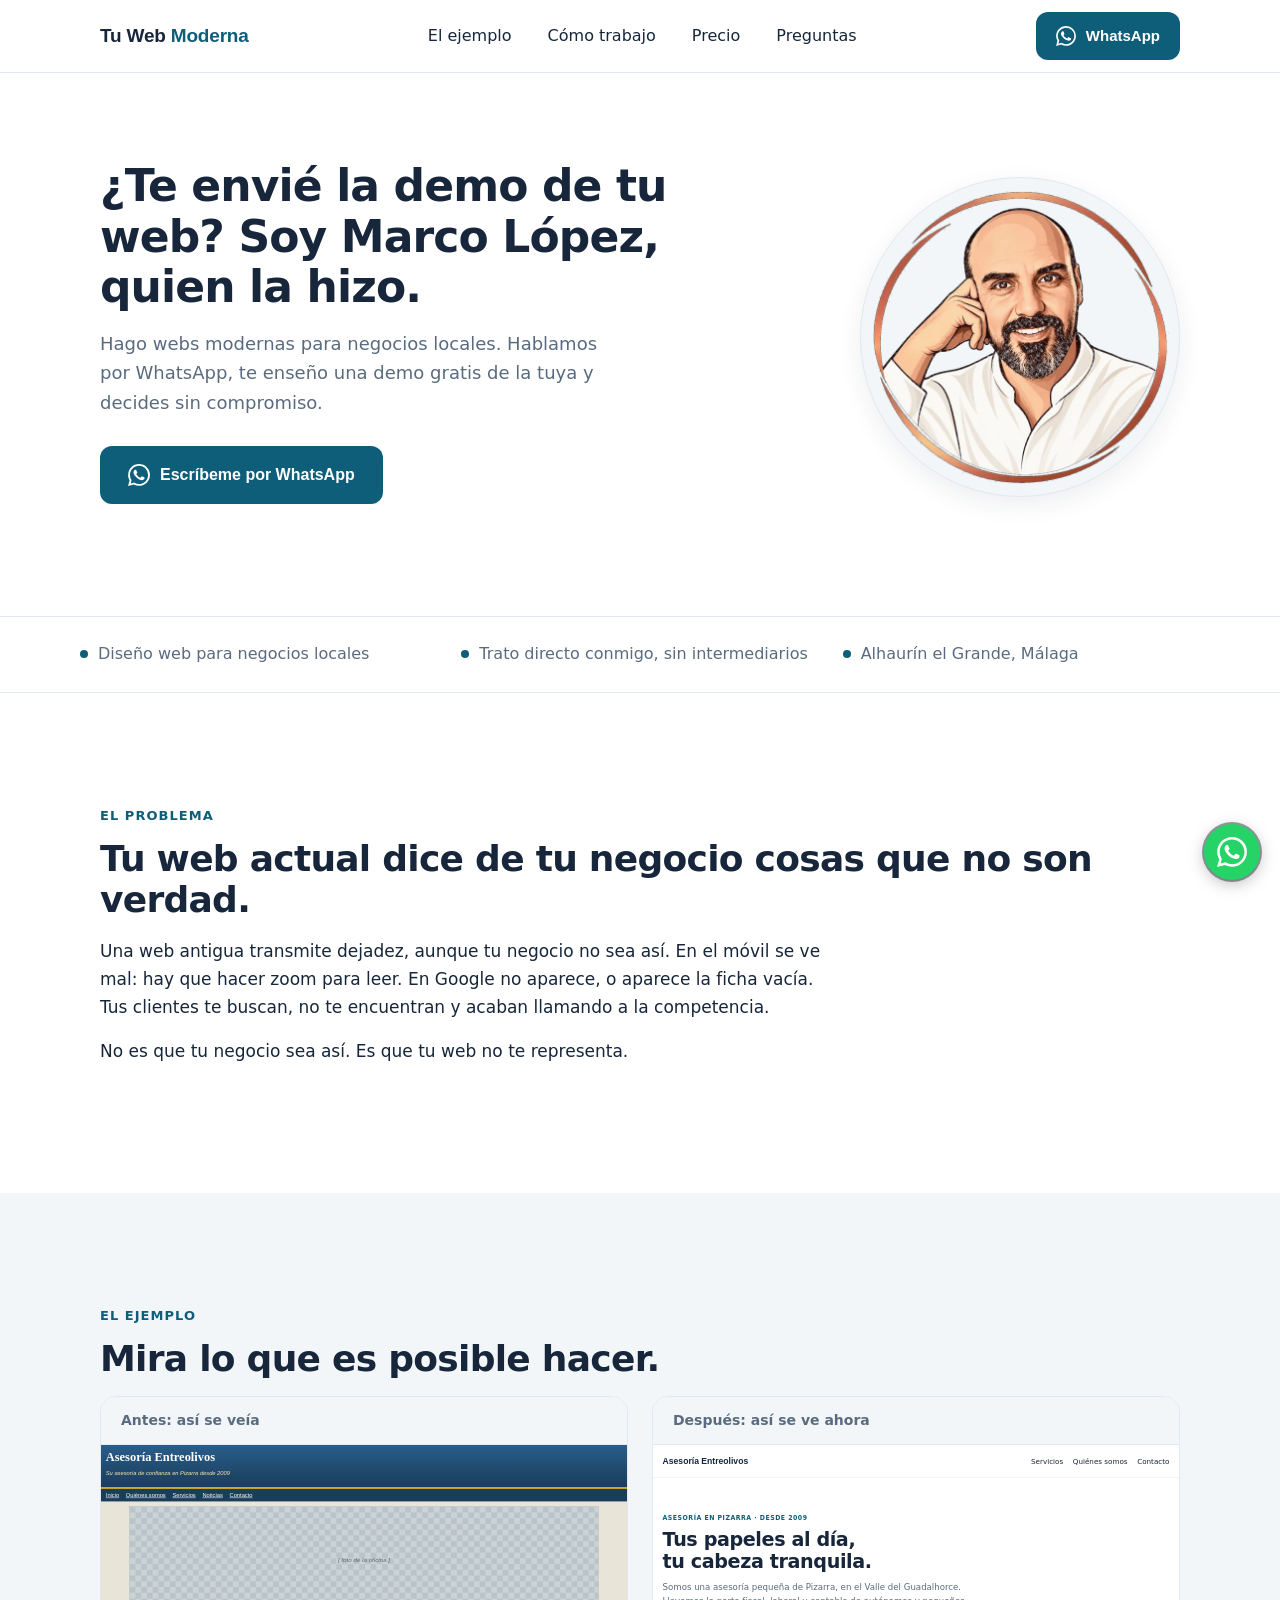
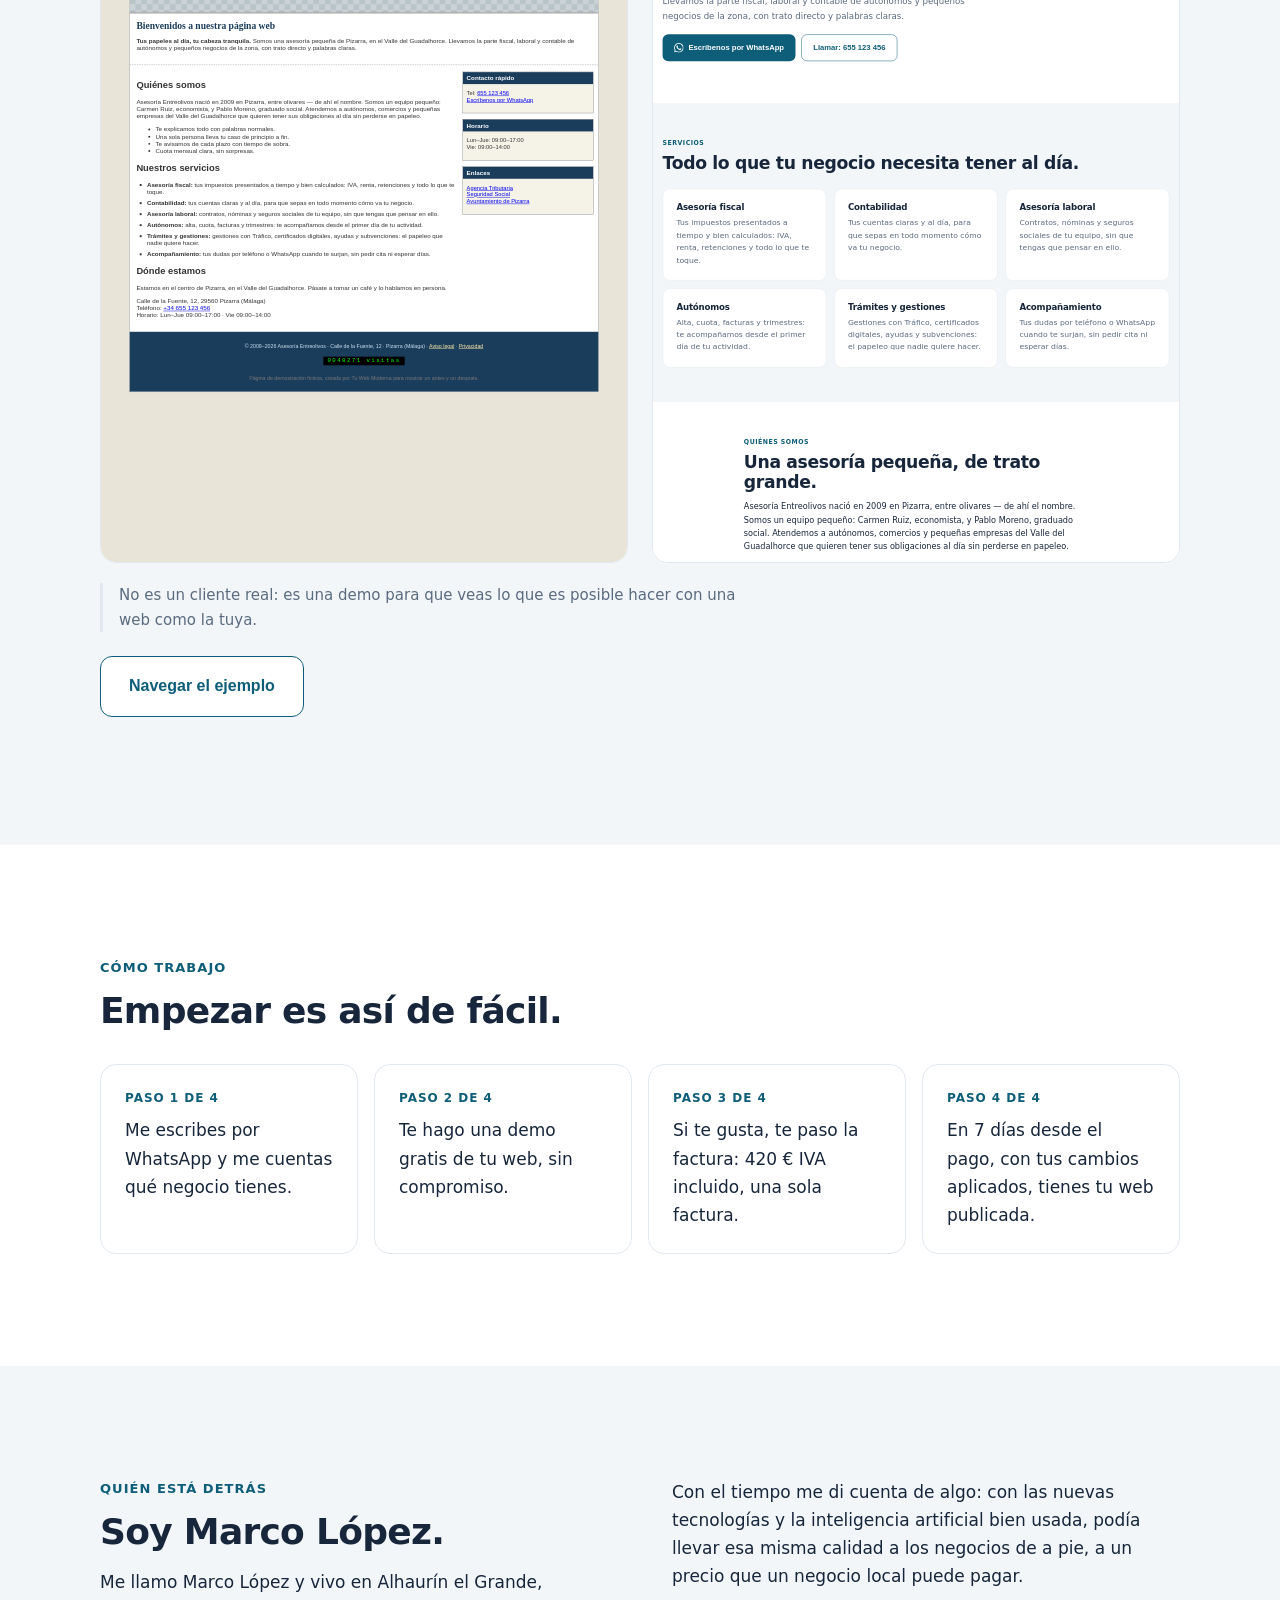
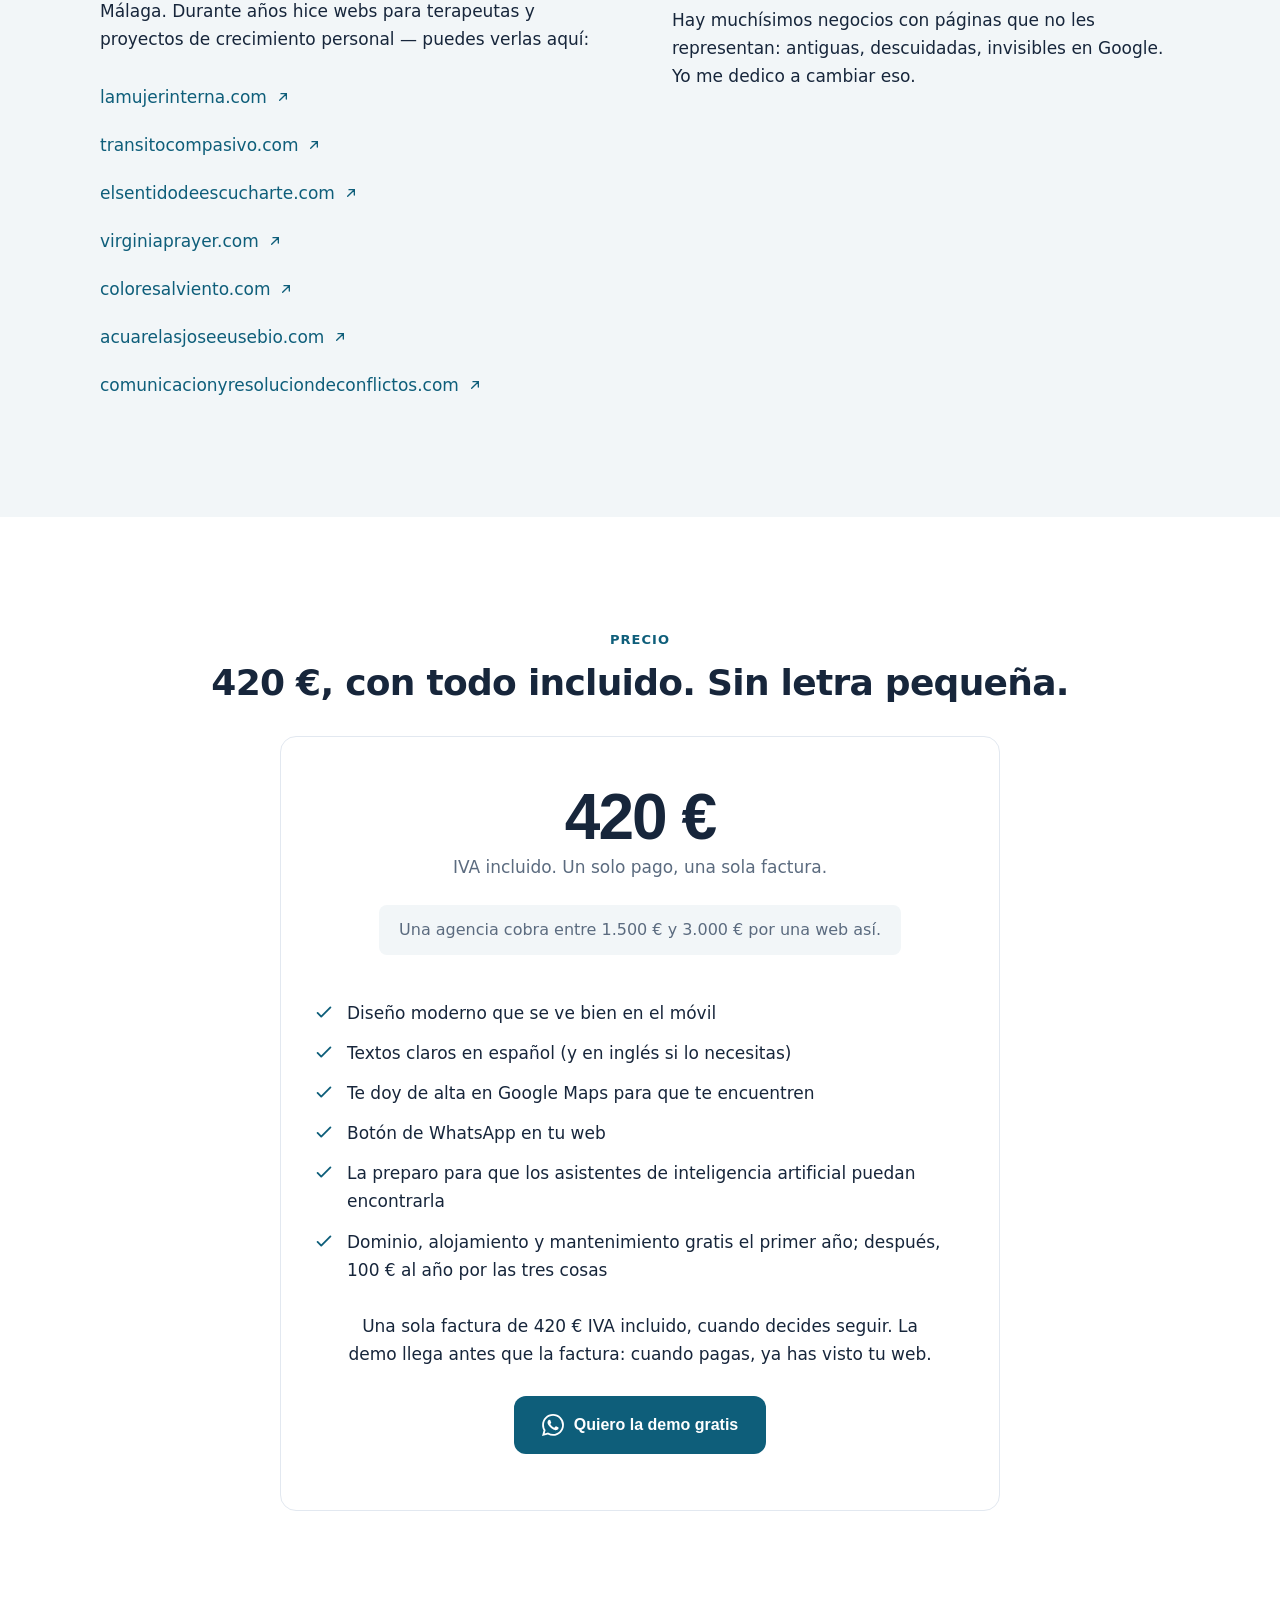
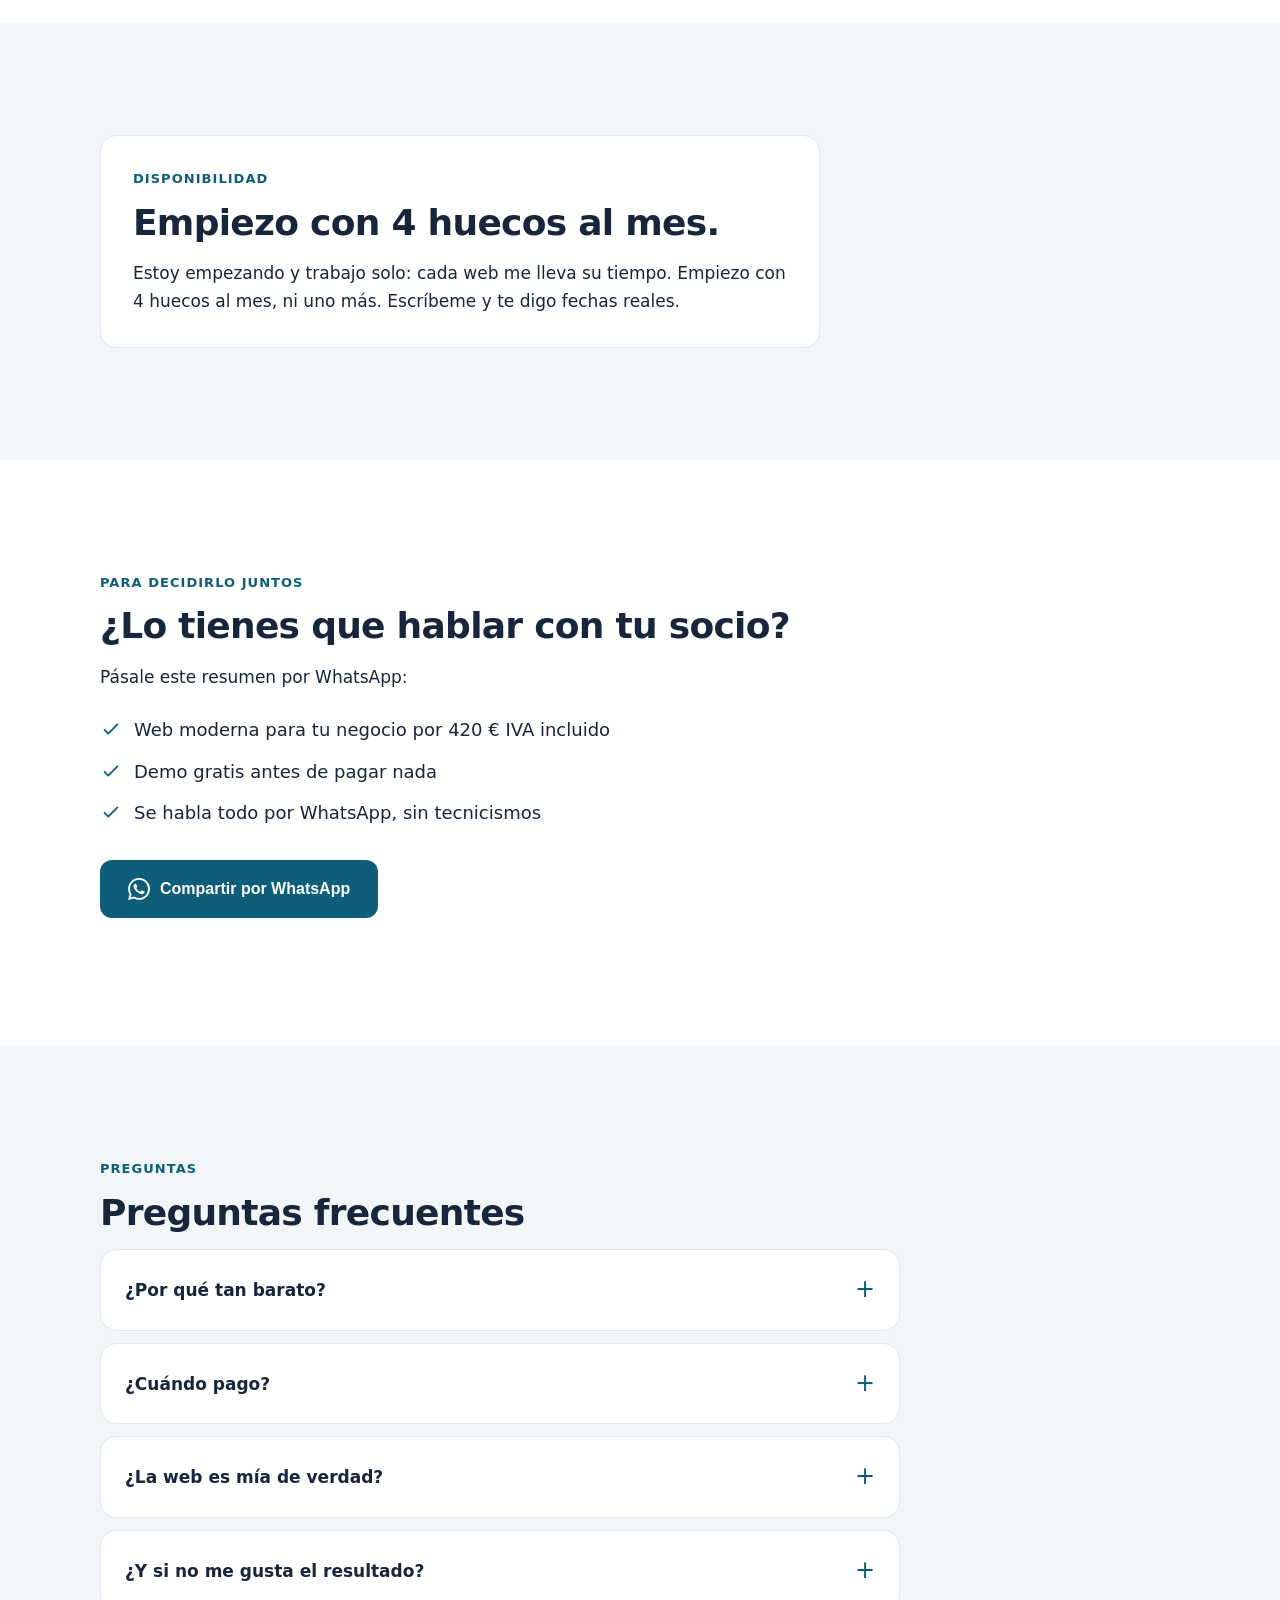
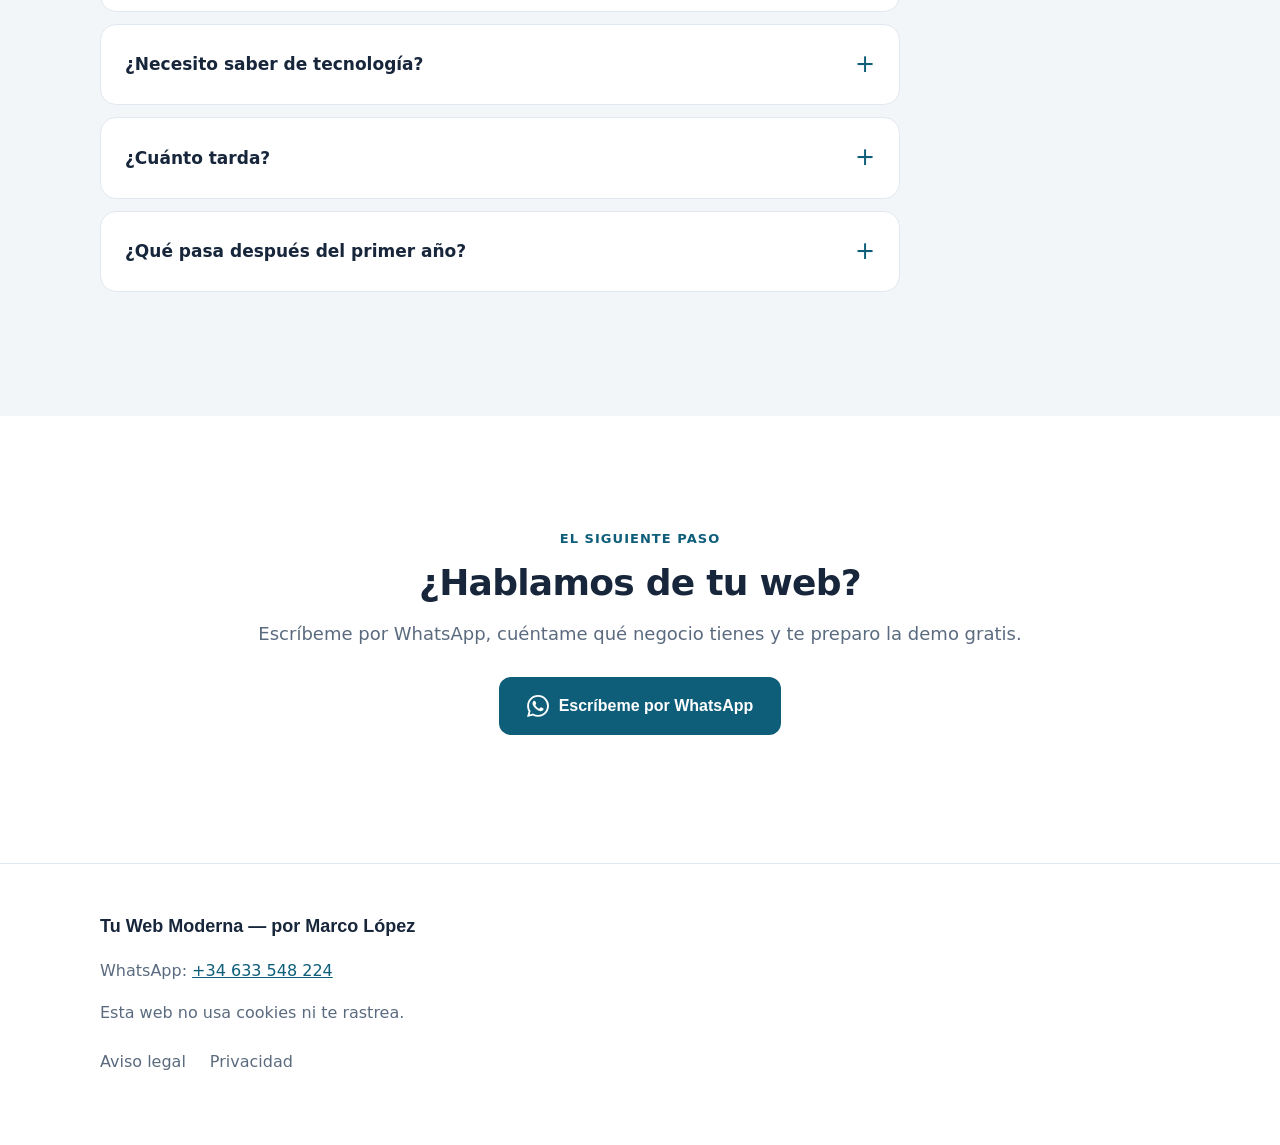
==== index.html @ ce68c08c "Landing Tu Web Moderna — por Marco López (v1) 13 secciones según blueprint: hero contextualizado a d" ====
<!DOCTYPE html>
<html lang="es">
<head>
<meta charset="UTF-8">
<meta name="viewport" content="width=device-width, initial-scale=1.0">
<title>Diseño web para negocios locales — Tu Web Moderna</title>
<meta name="description" content="Hago webs modernas para negocios locales. Demo gratis por WhatsApp, 420 € IVA incluido con todo. Soy Marco López, de Alhaurín el Grande, Málaga.">
<meta name="theme-color" content="#0E5E7A">
<link rel="icon" type="image/svg+xml" href="favicon.svg">
<link rel="apple-touch-icon" href="apple-touch-icon.png">
<meta property="og:type" content="website">
<meta property="og:locale" content="es_ES">
<meta property="og:title" content="Diseño web para negocios locales — Tu Web Moderna">
<meta property="og:description" content="Hago webs modernas para negocios locales. Demo gratis por WhatsApp, 420 € IVA incluido con todo.">
<meta property="og:url" content="https://tuwebmoderna.es/">
<meta property="og:image" content="https://tuwebmoderna.es/assets/img/marco-retrato.webp">
<meta name="twitter:card" content="summary">
<link rel="stylesheet" href="assets/css/style.css?v=1">
<script type="application/ld+json">
{
  "@context": "https://schema.org",
  "@type": "ProfessionalService",
  "name": "Tu Web Moderna",
  "founder": { "@type": "Person", "name": "Marco López" },
  "areaServed": ["Alhaurín el Grande", "Málaga", "España"],
  "telephone": "+34633548224",
  "url": "https://tuwebmoderna.es/",
  "priceRange": "420 €",
  "offers": { "@type": "Offer", "price": "420", "priceCurrency": "EUR", "description": "Web moderna para negocios locales, con todo incluido" }
}
</script>
</head>
<body>
<a class="skip-link" href="#contenido">Saltar al contenido</a>

<header class="cabecera">
  <div class="wrap cabecera__inner">
    <a class="logo" href="#inicio">Tu Web <em>Moderna</em></a>
    <nav class="nav" aria-label="Navegación principal">
      <a href="#ejemplo">El ejemplo</a>
      <a href="#como-trabajo">Cómo trabajo</a>
      <a href="#precio">Precio</a>
      <a href="#preguntas">Preguntas</a>
    </nav>
    <a class="btn btn--petroleo" href="https://wa.me/34633548224?text=Hola%20Marco%2C%20tengo%20un%20negocio%20y%20quiero%20una%20web." target="_blank" rel="noopener" aria-label="Escríbeme por WhatsApp">
      <svg viewBox="0 0 24 24" fill="#ffffff" aria-hidden="true"><path d="M17.472 14.382c-.297-.149-1.758-.867-2.03-.967-.273-.099-.471-.148-.67.15-.197.297-.767.966-.94 1.164-.173.199-.347.223-.644.075-.297-.15-1.255-.463-2.39-1.475-.883-.788-1.48-1.761-1.653-2.059-.173-.297-.018-.458.13-.606.134-.133.298-.347.446-.52.149-.174.198-.298.298-.497.099-.198.05-.371-.025-.52-.075-.149-.669-1.612-.916-2.207-.242-.579-.487-.5-.669-.51-.173-.008-.371-.01-.57-.01-.198 0-.52.074-.792.372-.272.297-1.04 1.016-1.04 2.479 0 1.462 1.065 2.875 1.213 3.074.149.198 2.096 3.2 5.077 4.487.709.306 1.262.489 1.694.625.712.227 1.36.195 1.871.118.571-.085 1.758-.719 2.006-1.413.248-.694.248-1.289.173-1.413-.074-.124-.272-.198-.57-.347m-5.421 7.403h-.004a9.87 9.87 0 01-5.031-1.378l-.361-.214-3.741.982.998-3.648-.235-.374a9.86 9.86 0 01-1.51-5.26c.001-5.45 4.436-9.884 9.888-9.884 2.64 0 5.122 1.03 6.988 2.898a9.825 9.825 0 012.893 6.994c-.003 5.45-4.437 9.884-9.885 9.884m8.413-18.297A11.815 11.815 0 0012.05 0C5.495 0 .16 5.335.157 11.892c0 2.096.547 4.142 1.588 5.945L.057 24l6.305-1.654a11.882 11.882 0 005.683 1.448h.005c6.554 0 11.89-5.335 11.893-11.893a11.821 11.821 0 00-3.48-8.413Z"/></svg>
      <span class="btn__texto">WhatsApp</span>
    </a>
    <button class="menu-btn" type="button" aria-expanded="false" aria-controls="nav-movil" aria-label="Abrir menú">
      <svg viewBox="0 0 24 24" fill="none" stroke="currentColor" stroke-width="2" stroke-linecap="round" aria-hidden="true"><path d="M4 7h16M4 12h16M4 17h16"/></svg>
    </button>
  </div>
  <nav class="nav--movil" id="nav-movil" aria-label="Navegación móvil">
    <a href="#ejemplo">El ejemplo</a>
    <a href="#como-trabajo">Cómo trabajo</a>
    <a href="#precio">Precio</a>
    <a href="#preguntas">Preguntas</a>
  </nav>
</header>

<main id="contenido">
  <!-- A2 Hero -->
  <section class="hero" id="inicio">
    <div class="wrap hero__grid">
      <div class="revelar">
        <h1>¿Te envié la demo de tu web? Soy Marco López, quien la hizo.</h1>
        <p class="hero__sub">Hago webs modernas para negocios locales. Hablamos por WhatsApp, te enseño una demo gratis de la tuya y decides sin compromiso.</p>
        <p class="hero__cta">
          <a class="btn btn--petroleo" href="https://wa.me/34633548224?text=Hola%20Marco%2C%20tengo%20un%20negocio%20y%20quiero%20una%20web." target="_blank" rel="noopener">
            <svg viewBox="0 0 24 24" fill="#ffffff" aria-hidden="true"><path d="M17.472 14.382c-.297-.149-1.758-.867-2.03-.967-.273-.099-.471-.148-.67.15-.197.297-.767.966-.94 1.164-.173.199-.347.223-.644.075-.297-.15-1.255-.463-2.39-1.475-.883-.788-1.48-1.761-1.653-2.059-.173-.297-.018-.458.13-.606.134-.133.298-.347.446-.52.149-.174.198-.298.298-.497.099-.198.05-.371-.025-.52-.075-.149-.669-1.612-.916-2.207-.242-.579-.487-.5-.669-.51-.173-.008-.371-.01-.57-.01-.198 0-.52.074-.792.372-.272.297-1.04 1.016-1.04 2.479 0 1.462 1.065 2.875 1.213 3.074.149.198 2.096 3.2 5.077 4.487.709.306 1.262.489 1.694.625.712.227 1.36.195 1.871.118.571-.085 1.758-.719 2.006-1.413.248-.694.248-1.289.173-1.413-.074-.124-.272-.198-.57-.347m-5.421 7.403h-.004a9.87 9.87 0 01-5.031-1.378l-.361-.214-3.741.982.998-3.648-.235-.374a9.86 9.86 0 01-1.51-5.26c.001-5.45 4.436-9.884 9.888-9.884 2.64 0 5.122 1.03 6.988 2.898a9.825 9.825 0 012.893 6.994c-.003 5.45-4.437 9.884-9.885 9.884m8.413-18.297A11.815 11.815 0 0012.05 0C5.495 0 .16 5.335.157 11.892c0 2.096.547 4.142 1.588 5.945L.057 24l6.305-1.654a11.882 11.882 0 005.683 1.448h.005c6.554 0 11.89-5.335 11.893-11.893a11.821 11.821 0 00-3.48-8.413Z"/></svg>
            Escríbeme por WhatsApp
          </a>
        </p>
      </div>
      <div class="revelar">
        <img class="hero__foto" src="assets/img/marco-retrato.webp" alt="Marco López" width="640" height="640" fetchpriority="high">
      </div>
    </div>
  </section>

  <!-- A3 Franja de confianza -->
  <div class="confianza">
    <div class="wrap confianza__grid revelar">
      <span><span class="confianza__punto" aria-hidden="true"></span>Diseño web para negocios locales</span>
      <span><span class="confianza__punto" aria-hidden="true"></span>Trato directo conmigo, sin intermediarios</span>
      <span><span class="confianza__punto" aria-hidden="true"></span>Alhaurín el Grande, Málaga</span>
    </div>
  </div>

  <!-- A4 El problema -->
  <section class="seccion" aria-labelledby="t-problema">
    <div class="wrap revelar">
      <span class="eyebrow">El problema</span>
      <h2 id="t-problema">Tu web actual dice de tu negocio cosas que no son verdad.</h2>
      <p>Una web antigua transmite dejadez, aunque tu negocio no sea así. En el móvil se ve mal: hay que hacer zoom para leer. En Google no aparece, o aparece la ficha vacía. Tus clientes te buscan, no te encuentran y acaban llamando a la competencia.</p>
      <p>No es que tu negocio sea así. Es que tu web no te representa.</p>
    </div>
  </section>

  <!-- A5 Antes / después -->
  <section class="seccion seccion--niebla" id="ejemplo" aria-labelledby="t-ejemplo">
    <div class="wrap">
      <div class="revelar">
        <span class="eyebrow">El ejemplo</span>
        <h2 id="t-ejemplo">Mira lo que es posible hacer.</h2>
      </div>
      <div class="conmutador revelar" role="group" aria-label="Cambiar entre antes y después">
        <button type="button" data-vista="antes" aria-pressed="true">Antes</button>
        <button type="button" data-vista="despues" aria-pressed="false">Después</button>
      </div>
      <div class="comparador revelar" id="comparador">
        <div class="ejemplo__marco shot shot--antes">
          <div class="ejemplo__etiqueta">Antes: así se veía</div>
          <div class="shot">
            <iframe src="antes.html" title="Versión antigua de la web de ejemplo (Asesoría Entreolivos)" loading="lazy" tabindex="0"></iframe>
          </div>
        </div>
        <div class="ejemplo__marco shot shot--despues">
          <div class="ejemplo__etiqueta">Después: así se ve ahora</div>
          <div class="shot">
            <iframe src="despues.html" title="Versión moderna de la web de ejemplo (Asesoría Entreolivos)" loading="lazy" tabindex="0"></iframe>
          </div>
        </div>
      </div>
      <p class="ejemplo__nota revelar">No es un cliente real: es una demo para que veas lo que es posible hacer con una web como la tuya.</p>
      <p class="ejemplo__cta revelar">
        <a class="btn btn--linea" href="despues.html" target="_blank" rel="noopener">Navegar el ejemplo</a>
      </p>
    </div>
  </section>

  <!-- A6 Cómo trabajo -->
  <section class="seccion" id="como-trabajo" aria-labelledby="t-proceso">
    <div class="wrap">
      <div class="revelar">
        <span class="eyebrow">Cómo trabajo</span>
        <h2 id="t-proceso">Empezar es así de fácil.</h2>
      </div>
      <ol class="pasos revelar">
        <li class="paso">
          <span class="paso__num">Paso 1 de 4</span>
          <p>Me escribes por WhatsApp y me cuentas qué negocio tienes.</p>
        </li>
        <li class="paso">
          <span class="paso__num">Paso 2 de 4</span>
          <p>Te hago una demo gratis de tu web, sin compromiso.</p>
        </li>
        <li class="paso">
          <span class="paso__num">Paso 3 de 4</span>
          <p>Si te gusta, te paso la factura: 420&nbsp;€ IVA incluido, una sola factura.</p>
        </li>
        <li class="paso">
          <span class="paso__num">Paso 4 de 4</span>
          <p>En 7 días desde el pago, con tus cambios aplicados, tienes tu web publicada.</p>
        </li>
      </ol>
    </div>
  </section>

  <!-- A7 Quién está detrás -->
  <section class="seccion seccion--niebla" aria-labelledby="t-quien">
    <div class="wrap quien__grid">
      <div class="revelar">
        <span class="eyebrow">Quién está detrás</span>
        <h2 id="t-quien">Soy Marco López.</h2>
        <p>Me llamo Marco López y vivo en Alhaurín el Grande, Málaga. Durante años hice webs para terapeutas y proyectos de crecimiento personal — puedes verlas aquí:</p>
        <ul class="quien__enlaces">
          <li><a href="https://lamujerinterna.com" target="_blank" rel="noopener">lamujerinterna.com <svg viewBox="0 0 24 24" fill="none" stroke="currentColor" stroke-width="2" stroke-linecap="round" aria-hidden="true"><path d="M7 17L17 7M9 7h8v8"/></svg></a></li>
          <li><a href="https://transitocompasivo.com" target="_blank" rel="noopener">transitocompasivo.com <svg viewBox="0 0 24 24" fill="none" stroke="currentColor" stroke-width="2" stroke-linecap="round" aria-hidden="true"><path d="M7 17L17 7M9 7h8v8"/></svg></a></li>
          <li><a href="https://elsentidodeescucharte.com" target="_blank" rel="noopener">elsentidodeescucharte.com <svg viewBox="0 0 24 24" fill="none" stroke="currentColor" stroke-width="2" stroke-linecap="round" aria-hidden="true"><path d="M7 17L17 7M9 7h8v8"/></svg></a></li>
          <li><a href="https://virginiaprayer.com/presencia-en-el-tacto" target="_blank" rel="noopener">virginiaprayer.com <svg viewBox="0 0 24 24" fill="none" stroke="currentColor" stroke-width="2" stroke-linecap="round" aria-hidden="true"><path d="M7 17L17 7M9 7h8v8"/></svg></a></li>
          <li><a href="https://coloresalviento.com" target="_blank" rel="noopener">coloresalviento.com <svg viewBox="0 0 24 24" fill="none" stroke="currentColor" stroke-width="2" stroke-linecap="round" aria-hidden="true"><path d="M7 17L17 7M9 7h8v8"/></svg></a></li>
          <li><a href="https://acuarelasjoseeusebio.com" target="_blank" rel="noopener">acuarelasjoseeusebio.com <svg viewBox="0 0 24 24" fill="none" stroke="currentColor" stroke-width="2" stroke-linecap="round" aria-hidden="true"><path d="M7 17L17 7M9 7h8v8"/></svg></a></li>
          <li><a href="https://comunicacionyresoluciondeconflictos.com" target="_blank" rel="noopener">comunicacionyresoluciondeconflictos.com <svg viewBox="0 0 24 24" fill="none" stroke="currentColor" stroke-width="2" stroke-linecap="round" aria-hidden="true"><path d="M7 17L17 7M9 7h8v8"/></svg></a></li>
        </ul>
      </div>
      <div class="revelar">
        <p>Con el tiempo me di cuenta de algo: con las nuevas tecnologías y la inteligencia artificial bien usada, podía llevar esa misma calidad a los negocios de a pie, a un precio que un negocio local puede pagar.</p>
        <p>Hay muchísimos negocios con páginas que no les representan: antiguas, descuidadas, invisibles en Google. Yo me dedico a cambiar eso.</p>
      </div>
    </div>
  </section>

  <!-- A8 Precio -->
  <section class="seccion" id="precio" aria-labelledby="t-precio">
    <div class="wrap">
      <div class="revelar" style="text-align:center">
        <span class="eyebrow">Precio</span>
        <h2 id="t-precio">420&nbsp;€, con todo incluido. Sin letra pequeña.</h2>
      </div>
      <div class="precio__tarjeta revelar">
        <div class="precio__cifra">420&nbsp;€</div>
        <p class="precio__iva">IVA incluido. Un solo pago, una sola factura.</p>
        <p><span class="precio__ancla">Una agencia cobra entre 1.500&nbsp;€ y 3.000&nbsp;€ por una web así.</span></p>
        <ul class="precio__lista">
          <li><svg viewBox="0 0 24 24" fill="none" stroke="currentColor" stroke-width="2" stroke-linecap="round" stroke-linejoin="round" aria-hidden="true"><path d="M5 13l4 4L19 7"/></svg>Diseño moderno que se ve bien en el móvil</li>
          <li><svg viewBox="0 0 24 24" fill="none" stroke="currentColor" stroke-width="2" stroke-linecap="round" stroke-linejoin="round" aria-hidden="true"><path d="M5 13l4 4L19 7"/></svg>Textos claros en español (y en inglés si lo necesitas)</li>
          <li><svg viewBox="0 0 24 24" fill="none" stroke="currentColor" stroke-width="2" stroke-linecap="round" stroke-linejoin="round" aria-hidden="true"><path d="M5 13l4 4L19 7"/></svg>Te doy de alta en Google Maps para que te encuentren</li>
          <li><svg viewBox="0 0 24 24" fill="none" stroke="currentColor" stroke-width="2" stroke-linecap="round" stroke-linejoin="round" aria-hidden="true"><path d="M5 13l4 4L19 7"/></svg>Botón de WhatsApp en tu web</li>
          <li><svg viewBox="0 0 24 24" fill="none" stroke="currentColor" stroke-width="2" stroke-linecap="round" stroke-linejoin="round" aria-hidden="true"><path d="M5 13l4 4L19 7"/></svg>La preparo para que los asistentes de inteligencia artificial puedan encontrarla</li>
          <li><svg viewBox="0 0 24 24" fill="none" stroke="currentColor" stroke-width="2" stroke-linecap="round" stroke-linejoin="round" aria-hidden="true"><path d="M5 13l4 4L19 7"/></svg>Dominio, alojamiento y mantenimiento gratis el primer año; después, 100&nbsp;€ al año por las tres cosas</li>
        </ul>
        <p class="precio__pago">Una sola factura de 420&nbsp;€ IVA incluido, cuando decides seguir. La demo llega antes que la factura: cuando pagas, ya has visto tu web.</p>
        <p>
          <a class="btn btn--petroleo" href="https://wa.me/34633548224?text=Hola%20Marco%2C%20he%20visto%20lo%20de%20los%20420%20%E2%82%AC%20y%20quiero%20la%20demo%20gratis%20para%20mi%20negocio." target="_blank" rel="noopener">
            <svg viewBox="0 0 24 24" fill="#ffffff" aria-hidden="true"><path d="M17.472 14.382c-.297-.149-1.758-.867-2.03-.967-.273-.099-.471-.148-.67.15-.197.297-.767.966-.94 1.164-.173.199-.347.223-.644.075-.297-.15-1.255-.463-2.39-1.475-.883-.788-1.48-1.761-1.653-2.059-.173-.297-.018-.458.13-.606.134-.133.298-.347.446-.52.149-.174.198-.298.298-.497.099-.198.05-.371-.025-.52-.075-.149-.669-1.612-.916-2.207-.242-.579-.487-.5-.669-.51-.173-.008-.371-.01-.57-.01-.198 0-.52.074-.792.372-.272.297-1.04 1.016-1.04 2.479 0 1.462 1.065 2.875 1.213 3.074.149.198 2.096 3.2 5.077 4.487.709.306 1.262.489 1.694.625.712.227 1.36.195 1.871.118.571-.085 1.758-.719 2.006-1.413.248-.694.248-1.289.173-1.413-.074-.124-.272-.198-.57-.347m-5.421 7.403h-.004a9.87 9.87 0 01-5.031-1.378l-.361-.214-3.741.982.998-3.648-.235-.374a9.86 9.86 0 01-1.51-5.26c.001-5.45 4.436-9.884 9.888-9.884 2.64 0 5.122 1.03 6.988 2.898a9.825 9.825 0 012.893 6.994c-.003 5.45-4.437 9.884-9.885 9.884m8.413-18.297A11.815 11.815 0 0012.05 0C5.495 0 .16 5.335.157 11.892c0 2.096.547 4.142 1.588 5.945L.057 24l6.305-1.654a11.882 11.882 0 005.683 1.448h.005c6.554 0 11.89-5.335 11.893-11.893a11.821 11.821 0 00-3.48-8.413Z"/></svg>
            Quiero la demo gratis
          </a>
        </p>
      </div>
    </div>
  </section>

  <!-- A9 Disponibilidad -->
  <section class="seccion seccion--niebla" aria-labelledby="t-dispo">
    <div class="wrap">
      <div class="dispo__tarjeta revelar">
        <span class="eyebrow">Disponibilidad</span>
        <h2 id="t-dispo">Empiezo con 4 huecos al mes.</h2>
        <p>Estoy empezando y trabajo solo: cada web me lleva su tiempo. Empiezo con 4 huecos al mes, ni uno más. Escríbeme y te digo fechas reales.</p>
      </div>
    </div>
  </section>

  <!-- A10 Socio -->
  <section class="seccion" aria-labelledby="t-socio">
    <div class="wrap revelar">
      <span class="eyebrow">Para decidirlo juntos</span>
      <h2 id="t-socio">¿Lo tienes que hablar con tu socio?</h2>
      <p>Pásale este resumen por WhatsApp:</p>
      <ul class="socio__lista">
        <li><svg viewBox="0 0 24 24" fill="none" stroke="currentColor" stroke-width="2" stroke-linecap="round" stroke-linejoin="round" aria-hidden="true"><path d="M5 13l4 4L19 7"/></svg>Web moderna para tu negocio por 420&nbsp;€ IVA incluido</li>
        <li><svg viewBox="0 0 24 24" fill="none" stroke="currentColor" stroke-width="2" stroke-linecap="round" stroke-linejoin="round" aria-hidden="true"><path d="M5 13l4 4L19 7"/></svg>Demo gratis antes de pagar nada</li>
        <li><svg viewBox="0 0 24 24" fill="none" stroke="currentColor" stroke-width="2" stroke-linecap="round" stroke-linejoin="round" aria-hidden="true"><path d="M5 13l4 4L19 7"/></svg>Se habla todo por WhatsApp, sin tecnicismos</li>
      </ul>
      <p>
        <a class="btn btn--petroleo" href="https://wa.me/?text=Hola%2C%20mira%20esto%3A%0A-%20Web%20moderna%20para%20el%20negocio%20por%20420%20%E2%82%AC%20IVA%20incluido%0A-%20Demo%20gratis%20antes%20de%20pagar%20nada%0A-%20Se%20habla%20todo%20por%20WhatsApp%2C%20sin%20tecnicismos%0Ahttps%3A%2F%2Ftuwebmoderna.es" target="_blank" rel="noopener">
          <svg viewBox="0 0 24 24" fill="#ffffff" aria-hidden="true"><path d="M17.472 14.382c-.297-.149-1.758-.867-2.03-.967-.273-.099-.471-.148-.67.15-.197.297-.767.966-.94 1.164-.173.199-.347.223-.644.075-.297-.15-1.255-.463-2.39-1.475-.883-.788-1.48-1.761-1.653-2.059-.173-.297-.018-.458.13-.606.134-.133.298-.347.446-.52.149-.174.198-.298.298-.497.099-.198.05-.371-.025-.52-.075-.149-.669-1.612-.916-2.207-.242-.579-.487-.5-.669-.51-.173-.008-.371-.01-.57-.01-.198 0-.52.074-.792.372-.272.297-1.04 1.016-1.04 2.479 0 1.462 1.065 2.875 1.213 3.074.149.198 2.096 3.2 5.077 4.487.709.306 1.262.489 1.694.625.712.227 1.36.195 1.871.118.571-.085 1.758-.719 2.006-1.413.248-.694.248-1.289.173-1.413-.074-.124-.272-.198-.57-.347m-5.421 7.403h-.004a9.87 9.87 0 01-5.031-1.378l-.361-.214-3.741.982.998-3.648-.235-.374a9.86 9.86 0 01-1.51-5.26c.001-5.45 4.436-9.884 9.888-9.884 2.64 0 5.122 1.03 6.988 2.898a9.825 9.825 0 012.893 6.994c-.003 5.45-4.437 9.884-9.885 9.884m8.413-18.297A11.815 11.815 0 0012.05 0C5.495 0 .16 5.335.157 11.892c0 2.096.547 4.142 1.588 5.945L.057 24l6.305-1.654a11.882 11.882 0 005.683 1.448h.005c6.554 0 11.89-5.335 11.893-11.893a11.821 11.821 0 00-3.48-8.413Z"/></svg>
          Compartir por WhatsApp
        </a>
      </p>
    </div>
  </section>

  <!-- A11 Preguntas -->
  <section class="seccion seccion--niebla" id="preguntas" aria-labelledby="t-faq">
    <div class="wrap">
      <div class="revelar">
        <span class="eyebrow">Preguntas</span>
        <h2 id="t-faq">Preguntas frecuentes</h2>
      </div>
      <div class="faq revelar">
        <details>
          <summary>¿Por qué tan barato?</summary>
          <p>No tengo oficina ni empleados, y uso bien la inteligencia artificial: hacer la web me cuesta menos. Ese ahorro va al precio. La calidad la cuido yo personalmente: organizo y decido todo el proceso.</p>
        </details>
        <details>
          <summary>¿Cuándo pago?</summary>
          <p>Cuando ves tu demo y decides seguir: una sola factura de 420&nbsp;€ IVA incluido. La demo llega antes que la factura: cuando pagas, ya has visto tu web.</p>
        </details>
        <details>
          <summary>¿La web es mía de verdad?</summary>
          <p>Sí. El dominio se registra a tu nombre y la web es tuya. Yo la alojo y la mantengo por 100&nbsp;€ al año a partir del segundo año. Si un día quieres irte a otro sitio, te llevas tu web y tu dominio.</p>
        </details>
        <details>
          <summary>¿Y si no me gusta el resultado?</summary>
          <p>La demo es gratis y sin compromiso: solo sigues si te gusta lo que ves. Y después del pago tienes 7 días para pedirme cambios, incluidos en el precio.</p>
        </details>
        <details>
          <summary>¿Necesito saber de tecnología?</summary>
          <p>No. Hablamos por WhatsApp con palabras normales y yo me encargo de todo lo técnico.</p>
        </details>
        <details>
          <summary>¿Cuánto tarda?</summary>
          <p>7 días desde el pago, con tus cambios ya aplicados.</p>
        </details>
        <details>
          <summary>¿Qué pasa después del primer año?</summary>
          <p>100&nbsp;€ al año por el dominio, el alojamiento y el mantenimiento, las tres cosas. Te aviso con un mes de antelación.</p>
        </details>
      </div>
    </div>
  </section>

  <!-- A12 CTA final -->
  <section class="seccion" aria-labelledby="t-final">
    <div class="wrap cta-final revelar">
      <span class="eyebrow">El siguiente paso</span>
      <h2 id="t-final">¿Hablamos de tu web?</h2>
      <p class="lead">Escríbeme por WhatsApp, cuéntame qué negocio tienes y te preparo la demo gratis.</p>
      <p>
        <a class="btn btn--petroleo" href="https://wa.me/34633548224?text=Hola%20Marco%2C%20tengo%20un%20negocio%20y%20quiero%20una%20web." target="_blank" rel="noopener">
          <svg viewBox="0 0 24 24" fill="#ffffff" aria-hidden="true"><path d="M17.472 14.382c-.297-.149-1.758-.867-2.03-.967-.273-.099-.471-.148-.67.15-.197.297-.767.966-.94 1.164-.173.199-.347.223-.644.075-.297-.15-1.255-.463-2.39-1.475-.883-.788-1.48-1.761-1.653-2.059-.173-.297-.018-.458.13-.606.134-.133.298-.347.446-.52.149-.174.198-.298.298-.497.099-.198.05-.371-.025-.52-.075-.149-.669-1.612-.916-2.207-.242-.579-.487-.5-.669-.51-.173-.008-.371-.01-.57-.01-.198 0-.52.074-.792.372-.272.297-1.04 1.016-1.04 2.479 0 1.462 1.065 2.875 1.213 3.074.149.198 2.096 3.2 5.077 4.487.709.306 1.262.489 1.694.625.712.227 1.36.195 1.871.118.571-.085 1.758-.719 2.006-1.413.248-.694.248-1.289.173-1.413-.074-.124-.272-.198-.57-.347m-5.421 7.403h-.004a9.87 9.87 0 01-5.031-1.378l-.361-.214-3.741.982.998-3.648-.235-.374a9.86 9.86 0 01-1.51-5.26c.001-5.45 4.436-9.884 9.888-9.884 2.64 0 5.122 1.03 6.988 2.898a9.825 9.825 0 012.893 6.994c-.003 5.45-4.437 9.884-9.885 9.884m8.413-18.297A11.815 11.815 0 0012.05 0C5.495 0 .16 5.335.157 11.892c0 2.096.547 4.142 1.588 5.945L.057 24l6.305-1.654a11.882 11.882 0 005.683 1.448h.005c6.554 0 11.89-5.335 11.893-11.893a11.821 11.821 0 00-3.48-8.413Z"/></svg>
          Escríbeme por WhatsApp
        </a>
      </p>
    </div>
  </section>
</main>

<!-- A13 Pie -->
<footer class="pie">
  <div class="wrap">
    <p class="pie__marca">Tu Web Moderna — por Marco López</p>
    <p>WhatsApp: <a href="https://wa.me/34633548224" target="_blank" rel="noopener">+34 633 548 224</a></p>
    <p>Esta web no usa cookies ni te rastrea.</p>
    <nav class="pie__nav" aria-label="Enlaces legales">
      <a href="aviso-legal.html">Aviso legal</a>
      <a href="privacidad.html">Privacidad</a>
    </nav>
  </div>
</footer>

<a class="wa-float" href="https://wa.me/34633548224?text=Hola%20Marco%2C%20tengo%20un%20negocio%20y%20quiero%20una%20web." target="_blank" rel="noopener" aria-label="Escríbeme por WhatsApp">
  <svg viewBox="0 0 24 24" fill="#ffffff" aria-hidden="true"><path d="M17.472 14.382c-.297-.149-1.758-.867-2.03-.967-.273-.099-.471-.148-.67.15-.197.297-.767.966-.94 1.164-.173.199-.347.223-.644.075-.297-.15-1.255-.463-2.39-1.475-.883-.788-1.48-1.761-1.653-2.059-.173-.297-.018-.458.13-.606.134-.133.298-.347.446-.52.149-.174.198-.298.298-.497.099-.198.05-.371-.025-.52-.075-.149-.669-1.612-.916-2.207-.242-.579-.487-.5-.669-.51-.173-.008-.371-.01-.57-.01-.198 0-.52.074-.792.372-.272.297-1.04 1.016-1.04 2.479 0 1.462 1.065 2.875 1.213 3.074.149.198 2.096 3.2 5.077 4.487.709.306 1.262.489 1.694.625.712.227 1.36.195 1.871.118.571-.085 1.758-.719 2.006-1.413.248-.694.248-1.289.173-1.413-.074-.124-.272-.198-.57-.347m-5.421 7.403h-.004a9.87 9.87 0 01-5.031-1.378l-.361-.214-3.741.982.998-3.648-.235-.374a9.86 9.86 0 01-1.51-5.26c.001-5.45 4.436-9.884 9.888-9.884 2.64 0 5.122 1.03 6.988 2.898a9.825 9.825 0 012.893 6.994c-.003 5.45-4.437 9.884-9.885 9.884m8.413-18.297A11.815 11.815 0 0012.05 0C5.495 0 .16 5.335.157 11.892c0 2.096.547 4.142 1.588 5.945L.057 24l6.305-1.654a11.882 11.882 0 005.683 1.448h.005c6.554 0 11.89-5.335 11.893-11.893a11.821 11.821 0 00-3.48-8.413Z"/></svg>
</a>
<div class="wa-bar">
  <a href="https://wa.me/34633548224?text=Hola%20Marco%2C%20tengo%20un%20negocio%20y%20quiero%20una%20web." target="_blank" rel="noopener">
    <svg viewBox="0 0 24 24" fill="#17263B" aria-hidden="true"><path d="M17.472 14.382c-.297-.149-1.758-.867-2.03-.967-.273-.099-.471-.148-.67.15-.197.297-.767.966-.94 1.164-.173.199-.347.223-.644.075-.297-.15-1.255-.463-2.39-1.475-.883-.788-1.48-1.761-1.653-2.059-.173-.297-.018-.458.13-.606.134-.133.298-.347.446-.52.149-.174.198-.298.298-.497.099-.198.05-.371-.025-.52-.075-.149-.669-1.612-.916-2.207-.242-.579-.487-.5-.669-.51-.173-.008-.371-.01-.57-.01-.198 0-.52.074-.792.372-.272.297-1.04 1.016-1.04 2.479 0 1.462 1.065 2.875 1.213 3.074.149.198 2.096 3.2 5.077 4.487.709.306 1.262.489 1.694.625.712.227 1.36.195 1.871.118.571-.085 1.758-.719 2.006-1.413.248-.694.248-1.289.173-1.413-.074-.124-.272-.198-.57-.347m-5.421 7.403h-.004a9.87 9.87 0 01-5.031-1.378l-.361-.214-3.741.982.998-3.648-.235-.374a9.86 9.86 0 01-1.51-5.26c.001-5.45 4.436-9.884 9.888-9.884 2.64 0 5.122 1.03 6.988 2.898a9.825 9.825 0 012.893 6.994c-.003 5.45-4.437 9.884-9.885 9.884m8.413-18.297A11.815 11.815 0 0012.05 0C5.495 0 .16 5.335.157 11.892c0 2.096.547 4.142 1.588 5.945L.057 24l6.305-1.654a11.882 11.882 0 005.683 1.448h.005c6.554 0 11.89-5.335 11.893-11.893a11.821 11.821 0 00-3.48-8.413Z"/></svg>
    Escríbeme por WhatsApp
  </a>
</div>

<script>
(function () {
  "use strict";
  document.documentElement.classList.add("js");

  /* Menú móvil */
  var menuBtn = document.querySelector(".menu-btn");
  var navMovil = document.getElementById("nav-movil");
  menuBtn.addEventListener("click", function () {
    var abierto = navMovil.classList.toggle("abierto");
    menuBtn.setAttribute("aria-expanded", abierto ? "true" : "false");
    menuBtn.setAttribute("aria-label", abierto ? "Cerrar menú" : "Abrir menú");
  });
  navMovil.querySelectorAll("a").forEach(function (a) {
    a.addEventListener("click", function () {
      navMovil.classList.remove("abierto");
      menuBtn.setAttribute("aria-expanded", "false");
      menuBtn.setAttribute("aria-label", "Abrir menú");
    });
  });

  /* Conmutador Antes / Después (móvil) */
  var comparador = document.getElementById("comparador");
  var botones = document.querySelectorAll(".conmutador button");
  function setVista(vista) {
    comparador.classList.toggle("mostrar-despues", vista === "despues");
    botones.forEach(function (b) {
      b.setAttribute("aria-pressed", b.dataset.vista === vista ? "true" : "false");
    });
    ajustarShots(); /* el panel recién mostrado tenía ancho 0 al cargar */
  }
  botones.forEach(function (b) {
    b.addEventListener("click", function () { setVista(b.dataset.vista); });
  });

  /* Escalar los iframes del antes/después al ancho de su marco */
  var ANCHO_DISENO = 1100, ALTO_DISENO = 1500;
  function ajustarShots() {
    document.querySelectorAll("#comparador .shot > .shot").forEach(function (marco) {
      var k = marco.clientWidth / ANCHO_DISENO;
      var f = marco.querySelector("iframe");
      f.style.transform = "scale(" + k + ")";
      marco.style.height = Math.round(ALTO_DISENO * k) + "px";
    });
  }
  window.addEventListener("resize", ajustarShots);
  window.addEventListener("load", ajustarShots);
  ajustarShots();

  /* Aparición suave, una sola vez */
  var reduce = window.matchMedia("(prefers-reduced-motion: reduce)").matches;
  var items = document.querySelectorAll(".revelar");
  if (!reduce && "IntersectionObserver" in window) {
    var io = new IntersectionObserver(function (entries) {
      entries.forEach(function (e) {
        if (e.isIntersecting) { e.target.classList.add("visible"); io.unobserve(e.target); }
      });
    }, { threshold: 0.1 });
    items.forEach(function (el) { io.observe(el); });
  } else {
    items.forEach(function (el) { el.classList.add("visible"); });
  }
})();
</script>
</body>
</html>
---- assets/css/style.css ----
/* Tu Web Moderna — style.css v1
   Identidad: blanco #FFFFFF, gris azulado #F2F6F8, tinta #17263B,
   pizarra #5B6B7F, petróleo #0E5E7A, hielo #E2E8F0.
   Verde WhatsApp #25D366 SOLO en botón flotante / barra móvil. */

@font-face {
  font-family: "Montserrat";
  src: url("../fonts/montserrat-700.woff2") format("woff2");
  font-weight: 700; font-style: normal; font-display: swap;
}
@font-face {
  font-family: "Montserrat";
  src: url("../fonts/montserrat-800.woff2") format("woff2");
  font-weight: 800; font-style: normal; font-display: swap;
}
@font-face {
  font-family: "Inter";
  src: url("../fonts/inter-400.woff2") format("woff2");
  font-weight: 400; font-style: normal; font-display: swap;
}
@font-face {
  font-family: "Inter";
  src: url("../fonts/inter-500.woff2") format("woff2");
  font-weight: 500; font-style: normal; font-display: swap;
}
@font-face {
  font-family: "Inter";
  src: url("../fonts/inter-600.woff2") format("woff2");
  font-weight: 600; font-style: normal; font-display: swap;
}

:root {
  --blanco: #FFFFFF;
  --niebla: #F2F6F8;
  --tinta: #17263B;
  --pizarra: #5B6B7F;
  --petroleo: #0E5E7A;
  --petroleo-oscuro: #0A4A61;
  --hielo: #E2E8F0;
  --wa: #25D366;
  --radio: 12px;
  --radio-card: 16px;
  --sombra: 0 8px 24px rgba(23, 38, 59, .08);
  --max: 1120px;
}

*, *::before, *::after { box-sizing: border-box; }

html {
  -webkit-text-size-adjust: 100%;
  scroll-behavior: smooth;
}

body {
  margin: 0;
  font-family: "Inter", system-ui, -apple-system, "Segoe UI", sans-serif;
  font-size: 17px;
  line-height: 1.65;
  color: var(--tinta);
  background: var(--blanco);
}

h1, h2, h3 {
  font-family: "Montserrat", "Inter", system-ui, sans-serif;
  line-height: 1.15;
  letter-spacing: -0.02em;
  margin: 0 0 16px;
  color: var(--tinta);
}
h1 { font-size: 32px; font-weight: 800; }
h2 { font-size: 28px; font-weight: 700; }
h3 { font-size: 20px; font-weight: 700; }
p { margin: 0 0 16px; max-width: 68ch; }
a { color: var(--petroleo); }

img { max-width: 100%; height: auto; }

:focus { outline: none; }
:focus-visible {
  outline: 3px solid var(--petroleo);
  outline-offset: 3px;
  border-radius: 4px;
}

.wrap { max-width: var(--max); margin: 0 auto; padding: 0 20px; }

/* La cabecera fija no debe tapar el destino al saltar por ancla o con el teclado */
[id] { scroll-margin-top: 88px; }

.seccion { padding: 64px 0; }
.seccion--niebla { background: var(--niebla); }

.eyebrow {
  display: block;
  font-size: 13px; font-weight: 600;
  letter-spacing: .08em; text-transform: uppercase;
  color: var(--petroleo);
  margin-bottom: 12px;
}

.lead { font-size: 18px; color: var(--pizarra); }

/* ---------- Botones ---------- */
.btn {
  display: inline-flex; align-items: center; gap: 10px;
  padding: 16px 28px;
  border-radius: var(--radio);
  font-family: "Inter", sans-serif; font-weight: 600; font-size: 16px;
  text-decoration: none;
  border: 0; cursor: pointer;
  transition: transform .2s ease, box-shadow .2s ease, background-color .2s ease;
  min-height: 56px;
}
.btn svg { width: 22px; height: 22px; flex: none; }
.btn--petroleo { background: var(--petroleo); color: #fff; }
.btn--petroleo:hover { background: var(--petroleo-oscuro); transform: translateY(-1px); box-shadow: var(--sombra); }
.btn--linea {
  background: var(--blanco); color: var(--petroleo);
  border: 1px solid var(--petroleo);
}
.btn--linea:hover { background: var(--niebla); transform: translateY(-1px); box-shadow: var(--sombra); }

/* ---------- Cabecera ---------- */
.cabecera {
  position: sticky; top: 0; z-index: 50;
  background: rgba(255, 255, 255, .96);
  border-bottom: 1px solid var(--hielo);
}
.cabecera__inner {
  display: flex; align-items: center; justify-content: space-between;
  gap: 16px; min-height: 72px;
}
.logo {
  font-family: "Montserrat", sans-serif; font-weight: 800; font-size: 19px;
  letter-spacing: -0.01em; color: var(--tinta); text-decoration: none;
  white-space: nowrap;
}
.logo em { font-style: normal; color: var(--petroleo); }
.nav { display: none; }
.nav a {
  color: var(--tinta); text-decoration: none; font-weight: 500; font-size: 16px;
  padding: 8px 4px;
}
.nav a:hover { color: var(--petroleo); }
.cabecera .btn { min-height: 48px; padding: 12px 20px; font-size: 15px; }
.cabecera .btn svg { width: 20px; height: 20px; }
/* En pantallas muy estrechas el botón de la cabecera queda solo con el icono */
@media (max-width: 430px) {
  .cabecera .btn { padding: 12px 14px; }
  .cabecera .btn .btn__texto { display: none; }
  .cabecera .btn svg { width: 24px; height: 24px; }
  .logo { font-size: 17px; }
}

.menu-btn {
  display: inline-flex; align-items: center; justify-content: center;
  width: 48px; height: 48px;
  background: none; border: 1px solid var(--hielo); border-radius: var(--radio);
  cursor: pointer; color: var(--tinta);
}
.menu-btn svg { width: 24px; height: 24px; }

.nav--movil {
  display: none;
  border-top: 1px solid var(--hielo);
  padding: 8px 20px 16px;
  background: var(--blanco);
}
.nav--movil.abierto { display: block; }
.nav--movil a {
  display: block; padding: 14px 4px;
  color: var(--tinta); text-decoration: none; font-weight: 500;
  border-bottom: 1px solid var(--niebla);
}
.nav--movil a:last-child { border-bottom: 0; }

/* ---------- Hero ---------- */
.hero { padding: 56px 0 64px; }
.hero__grid { display: grid; gap: 40px; align-items: center; }
.hero__foto {
  order: -1;
  width: 200px; height: 200px; object-fit: cover;
  border-radius: 50%;
  border: 1px solid var(--hielo);
  box-shadow: var(--sombra);
  background: var(--niebla);
}
.hero__sub { font-size: 18px; color: var(--pizarra); max-width: 44ch; }
.hero__cta { margin-top: 28px; }

/* ---------- Franja de confianza ---------- */
.confianza { border-top: 1px solid var(--hielo); border-bottom: 1px solid var(--hielo); }
.confianza__grid {
  display: grid; gap: 12px;
  padding: 24px 0;
  font-size: 16px; font-weight: 500; color: var(--pizarra);
}
.confianza__grid span { display: flex; align-items: center; gap: 10px; }
.confianza__punto {
  width: 8px; height: 8px; border-radius: 50%;
  background: var(--petroleo); flex: none;
}

/* ---------- Antes / después ---------- */
.ejemplo__marco {
  border: 1px solid var(--hielo); border-radius: var(--radio-card);
  overflow: hidden; background: var(--blanco);
}
.ejemplo__etiqueta {
  padding: 12px 20px;
  font-size: 14px; font-weight: 600;
  background: var(--niebla); color: var(--pizarra);
  border-bottom: 1px solid var(--hielo);
}
.shot { overflow: hidden; position: relative; background: var(--blanco); }
.shot iframe {
  display: block; border: 0;
  width: 1100px; height: 1500px;
  transform-origin: top left;
}
.comparador { display: grid; gap: 24px; }
.conmutador {
  display: inline-flex; gap: 4px;
  background: var(--niebla); border: 1px solid var(--hielo);
  border-radius: 999px; padding: 4px; margin-bottom: 20px;
}
.conmutador button {
  border: 0; border-radius: 999px; cursor: pointer;
  padding: 12px 28px; font-family: "Inter", sans-serif;
  font-size: 16px; font-weight: 600; color: var(--pizarra);
  background: transparent; min-height: 48px;
}
.conmutador button[aria-pressed="true"] {
  background: var(--blanco); color: var(--tinta);
  box-shadow: 0 2px 8px rgba(23, 38, 59, .12);
}
.ejemplo__nota {
  margin-top: 20px; font-size: 15px; color: var(--pizarra);
  border-left: 3px solid var(--hielo); padding-left: 16px;
  max-width: 68ch;
}
.ejemplo__cta { margin-top: 24px; }

/* ---------- Proceso ---------- */
.pasos {
  list-style: none; margin: 32px 0 0; padding: 0;
  display: grid; gap: 16px;
}
.paso {
  background: var(--blanco); border: 1px solid var(--hielo);
  border-radius: var(--radio-card); padding: 24px;
}
.paso__num {
  display: block; font-size: 12px; font-weight: 600;
  letter-spacing: .08em; text-transform: uppercase;
  color: var(--petroleo); margin-bottom: 8px;
}
.paso p { margin: 0; font-size: 17px; }

/* ---------- Quién está detrás ---------- */
.quien__grid { display: grid; gap: 32px; align-items: start; }
.quien__enlaces { list-style: none; margin: 24px 0 0; padding: 0; display: grid; gap: 8px; }
.quien__enlaces a {
  display: flex; align-items: center; gap: 8px;
  color: var(--petroleo); font-weight: 500; text-decoration: none;
  padding: 6px 0;
  overflow-wrap: anywhere;
}
.quien__enlaces a:hover { text-decoration: underline; }
.quien__enlaces svg { width: 16px; height: 16px; flex: none; }

/* ---------- Precio ---------- */
.precio__tarjeta {
  background: var(--blanco); border: 1px solid var(--hielo);
  border-radius: var(--radio-card); padding: 40px 32px;
  text-align: center; max-width: 720px; margin: 32px auto 0;
}
.precio__cifra {
  font-family: "Montserrat", sans-serif; font-weight: 800;
  font-size: 64px; letter-spacing: -0.03em; color: var(--tinta);
  line-height: 1; margin: 8px 0 4px;
}
.precio__iva { color: var(--pizarra); font-size: 17px; margin-bottom: 24px; }
.precio__ancla {
  display: inline-block; background: var(--niebla);
  border-radius: 8px; padding: 12px 20px;
  font-size: 16px; color: var(--pizarra); margin-bottom: 28px;
}
.precio__lista {
  list-style: none; margin: 0 0 28px; padding: 0;
  display: grid; gap: 12px; text-align: left;
}
.precio__lista li { display: flex; gap: 12px; align-items: flex-start; }
.precio__lista svg { width: 22px; height: 22px; flex: none; color: var(--petroleo); margin-top: 2px; }
.precio__pago { font-size: 17px; max-width: 56ch; margin: 0 auto 28px; }

/* ---------- Disponibilidad ---------- */
.dispo__tarjeta {
  background: var(--blanco); border: 1px solid var(--hielo);
  border-radius: var(--radio-card); padding: 32px;
  max-width: 720px;
}
.dispo__tarjeta p { margin-bottom: 0; }

/* ---------- Socio ---------- */
.socio__lista { list-style: none; margin: 24px 0 32px; padding: 0; display: grid; gap: 12px; }
.socio__lista li { display: flex; gap: 12px; align-items: flex-start; font-size: 18px; }
.socio__lista svg { width: 22px; height: 22px; flex: none; color: var(--petroleo); margin-top: 3px; }

/* ---------- FAQ ---------- */
.faq { max-width: 800px; }
.faq details {
  background: var(--blanco); border: 1px solid var(--hielo);
  border-radius: var(--radio-card); margin-bottom: 12px;
  overflow: hidden;
}
.faq summary {
  cursor: pointer; padding: 20px 24px;
  font-weight: 600; font-size: 17px; list-style: none;
  display: flex; justify-content: space-between; align-items: center; gap: 16px;
}
.faq summary::-webkit-details-marker { display: none; }
.faq summary::after {
  content: "+"; font-size: 24px; font-weight: 400; color: var(--petroleo); flex: none;
  transition: transform .2s ease;
}
.faq details[open] summary::after { transform: rotate(45deg); }
.faq details p { padding: 0 24px 24px; margin: 0; color: var(--pizarra); }

/* ---------- CTA final ---------- */
.cta-final { text-align: center; }
.cta-final p { margin-left: auto; margin-right: auto; }
.cta-final .btn { margin-top: 12px; }

/* ---------- Pie ---------- */
.pie {
  border-top: 1px solid var(--hielo);
  padding: 48px 0 calc(48px + 76px);
  font-size: 16px; color: var(--pizarra);
}
.pie__marca { font-family: "Montserrat", sans-serif; font-weight: 700; color: var(--tinta); font-size: 18px; }
.pie__nav { display: flex; flex-wrap: wrap; gap: 8px 24px; margin: 16px 0; }
.pie__nav a { color: var(--pizarra); text-decoration: none; padding: 6px 0; }
.pie__nav a:hover { color: var(--petroleo); text-decoration: underline; }

/* ---------- WhatsApp flotante / barra ---------- */
.wa-float {
  position: fixed; right: 20px; bottom: 20px; z-index: 60;
  width: 56px; height: 56px; border-radius: 50%;
  background: var(--wa);
  display: none; align-items: center; justify-content: center;
  /* Aro de definición: el verde oficial #25D366 tiene contraste limitado
     (decisión explícita del blueprint); el aro oscuro delimita el botón
     sobre fondos claros. */
  box-shadow: 0 4px 16px rgba(0, 0, 0, .25), 0 0 0 2px rgba(23, 38, 59, .45);
  transition: transform .2s ease;
}
.wa-float:hover { transform: translateY(-2px); }
.wa-float svg { width: 30px; height: 30px; }

.wa-bar {
  position: fixed; left: 0; right: 0; bottom: 0; z-index: 60;
  background: var(--wa);
  padding: 10px 16px calc(10px + env(safe-area-inset-bottom));
}
.wa-bar a {
  display: flex; align-items: center; justify-content: center; gap: 10px;
  min-height: 52px;
  color: var(--tinta); font-weight: 700; font-size: 17px; text-decoration: none;
}
.wa-bar svg { width: 26px; height: 26px; flex: none; }

/* ---------- Aparición suave (solo si hay JS; sin JS todo visible) ---------- */
.js .revelar { opacity: 0; transform: translateY(16px); }
.js .revelar.visible {
  opacity: 1; transform: none;
  transition: opacity .5s ease, transform .5s ease;
}

/* ---------- Enlace de salto ---------- */
.skip-link {
  position: absolute; left: -9999px; top: 0; z-index: 100;
  background: var(--petroleo); color: #fff;
  padding: 12px 20px; border-radius: 0 0 8px 0;
  font-weight: 600; text-decoration: none;
}
.skip-link:focus { left: 0; }
@media (prefers-reduced-motion: reduce) {
  html { scroll-behavior: auto; }
  .revelar { opacity: 1; transform: none; }
  .revelar.visible { transition: none; }
  *, *::before, *::after { transition: none !important; }
}

/* ---------- Escritorio ---------- */
@media (max-width: 959px) {
  .comparador .shot--despues { display: none; }
  .comparador.mostrar-despues .shot--despues { display: block; }
  .comparador.mostrar-despues .shot--antes { display: none; }
}
@media (min-width: 700px) {
  .confianza__grid { grid-template-columns: repeat(3, 1fr); gap: 24px; }
  .pasos { grid-template-columns: repeat(2, 1fr); }
}
@media (min-width: 960px) {
  h1 { font-size: 44px; }
  h2 { font-size: 36px; }
  .seccion { padding: 112px 0; }
  .nav { display: flex; gap: 28px; }
  .menu-btn { display: none; }
  .nav--movil { display: none !important; }
  .hero { padding: 88px 0 96px; }
  .hero__grid { grid-template-columns: 1fr 320px; gap: 64px; }
  .hero__foto { order: 0; width: 320px; height: 320px; }
  .comparador { grid-template-columns: 1fr 1fr; }
  .conmutador { display: none; }
  .pasos { grid-template-columns: repeat(4, 1fr); }
  .quien__grid { grid-template-columns: 1fr 1fr; gap: 64px; }
  .wa-float { display: inline-flex; }
  .wa-bar { display: none; }
  .pie { padding-bottom: 48px; }
}
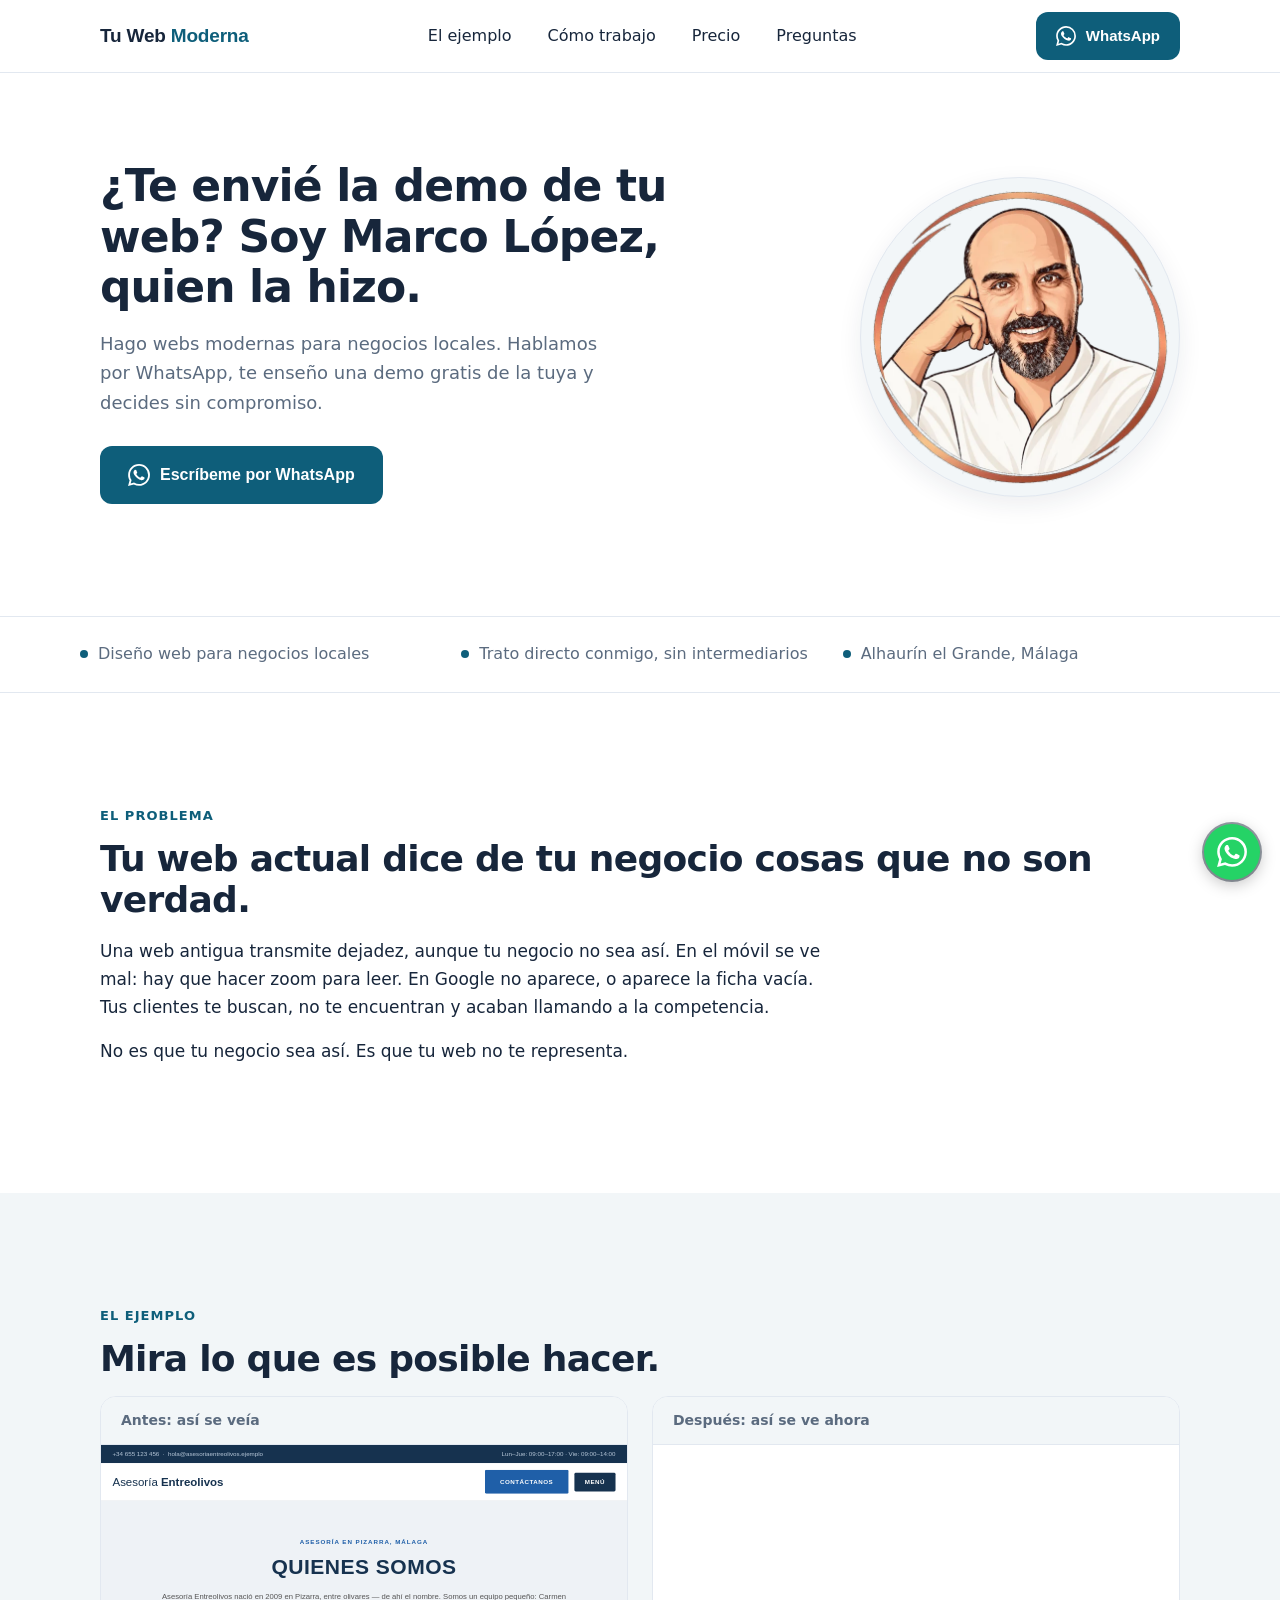
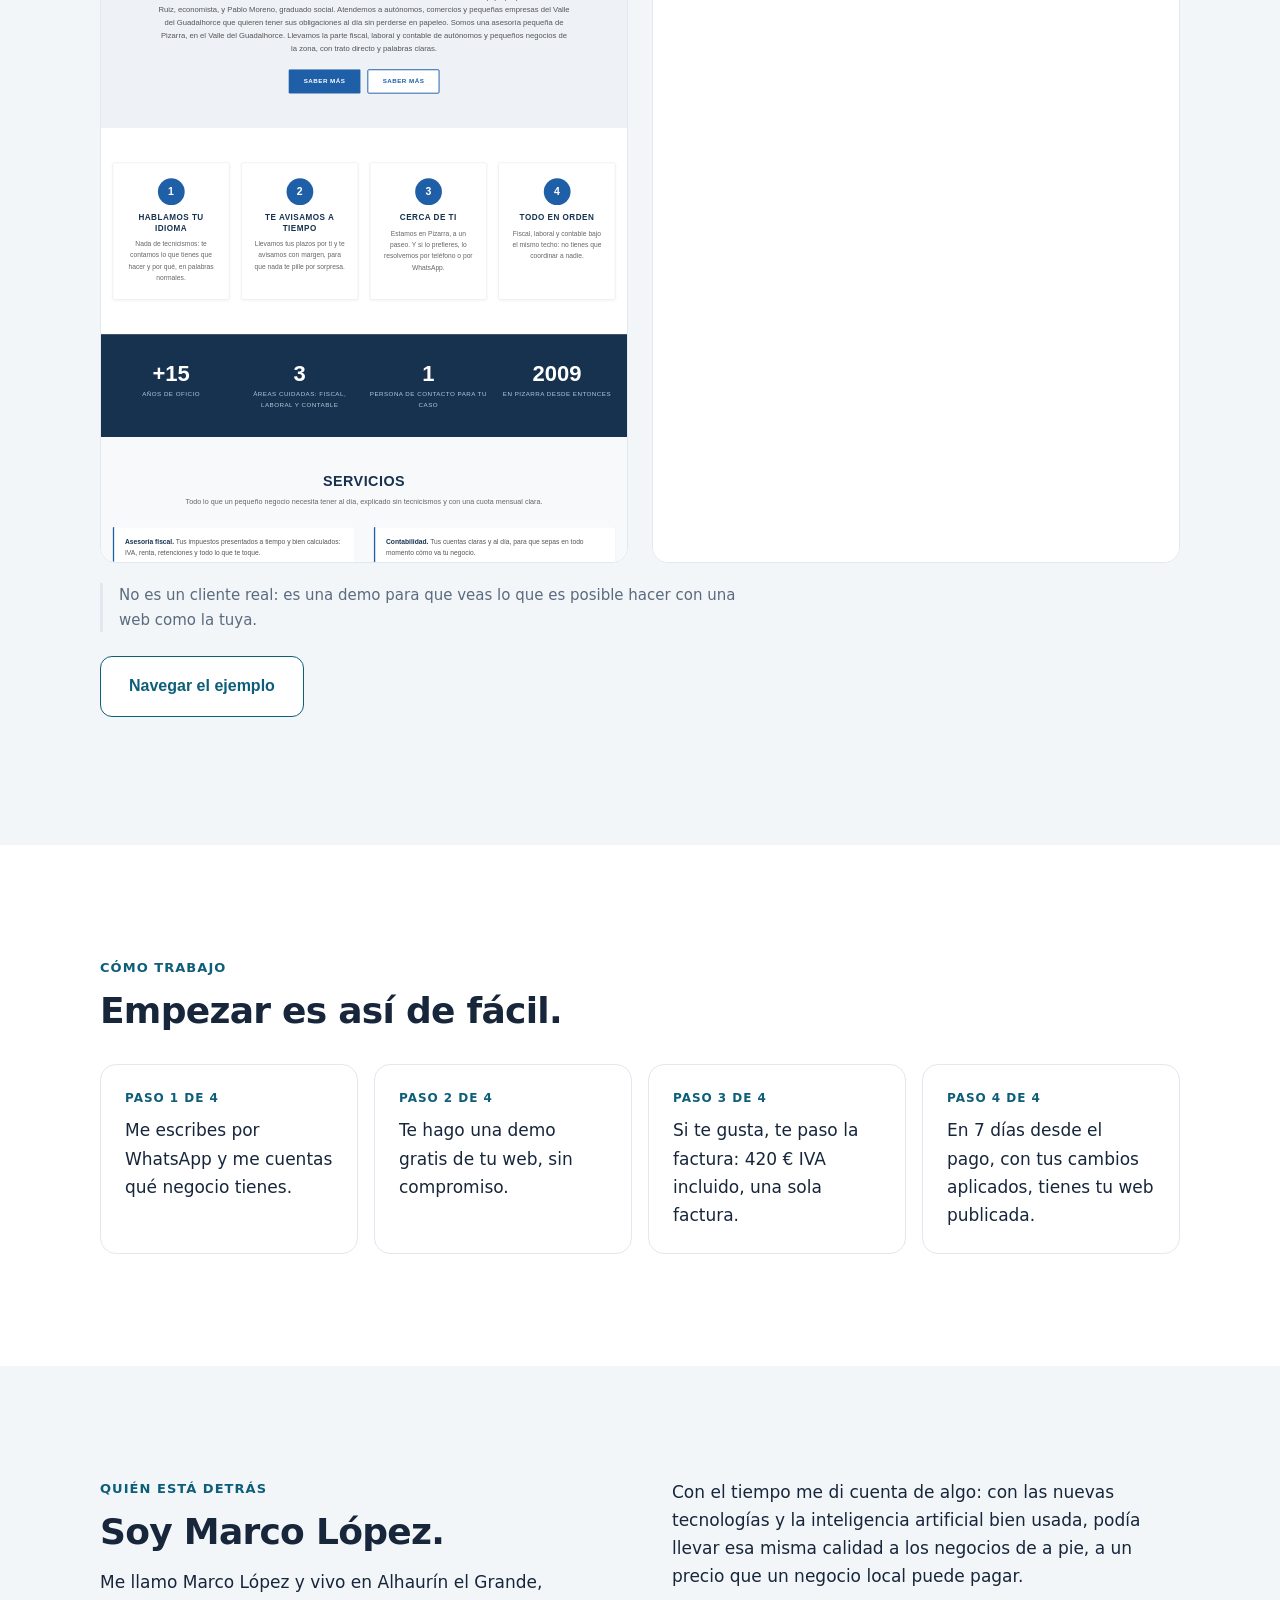
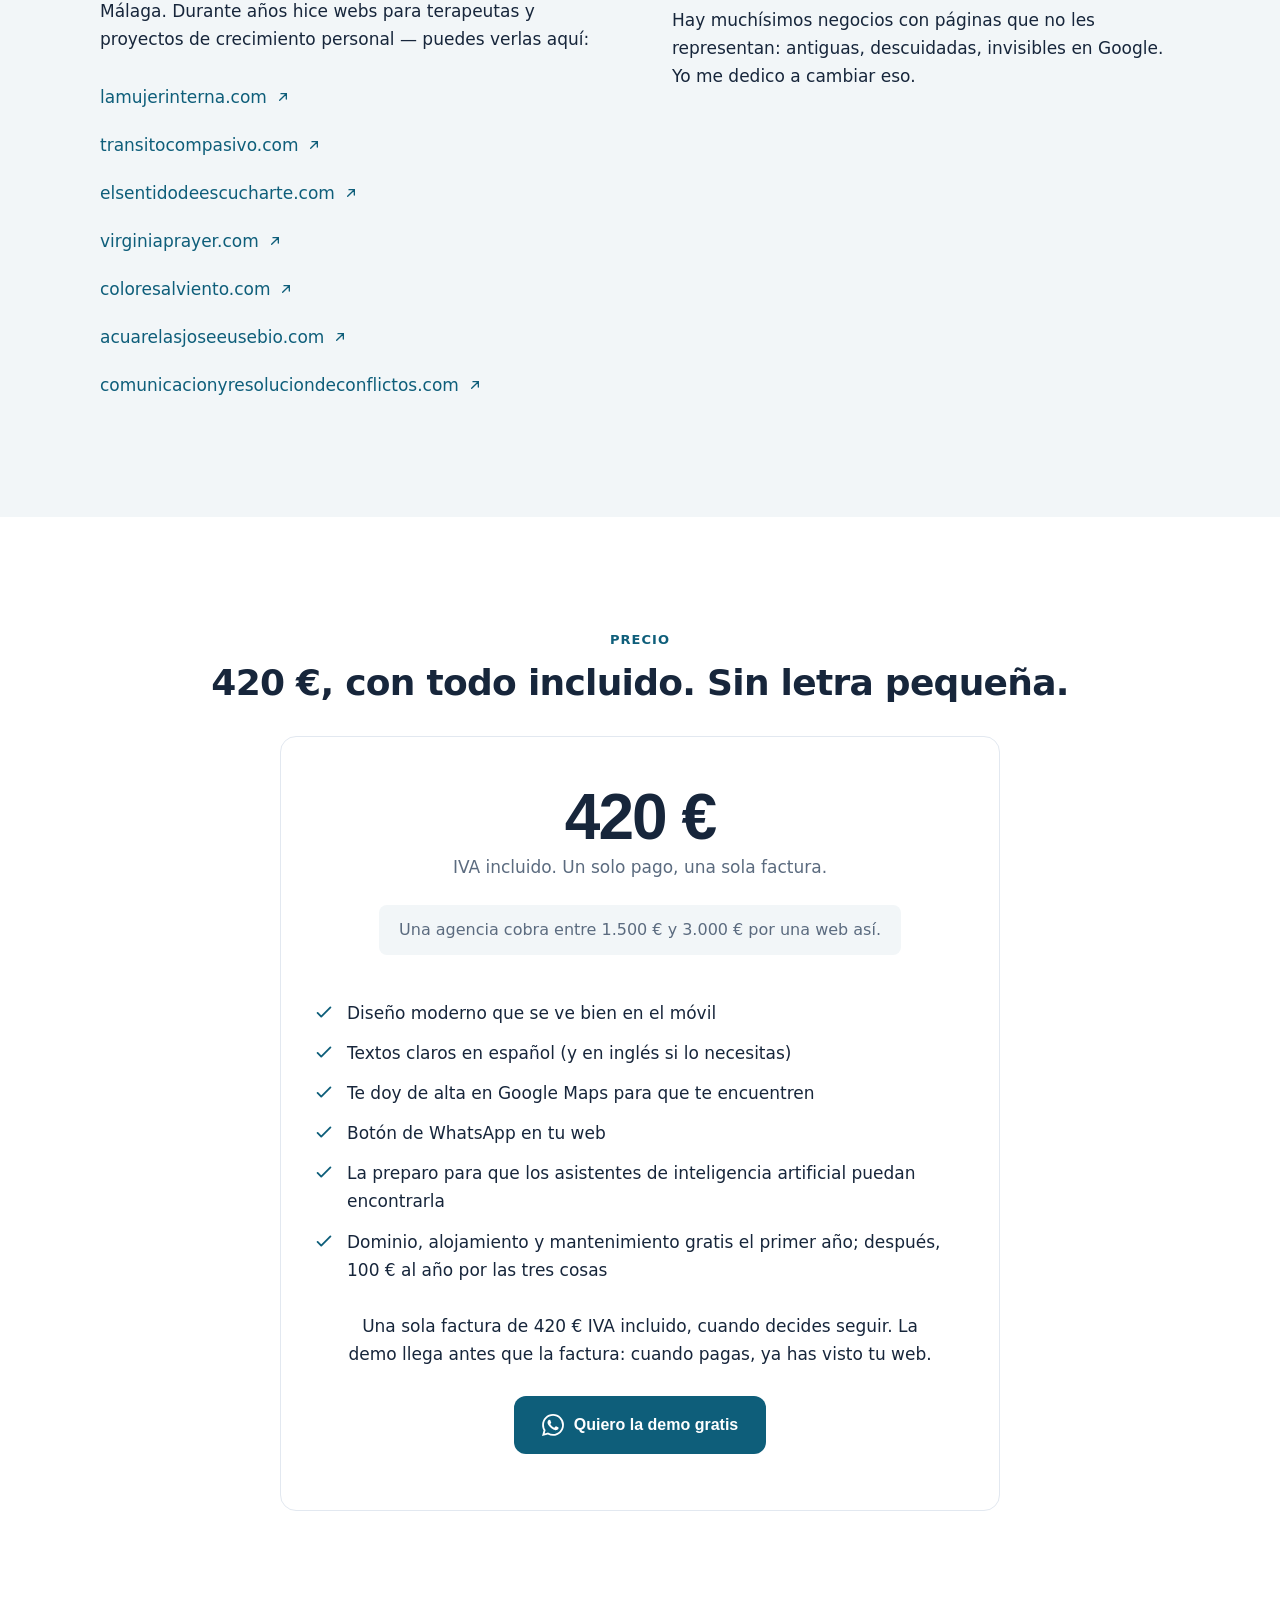
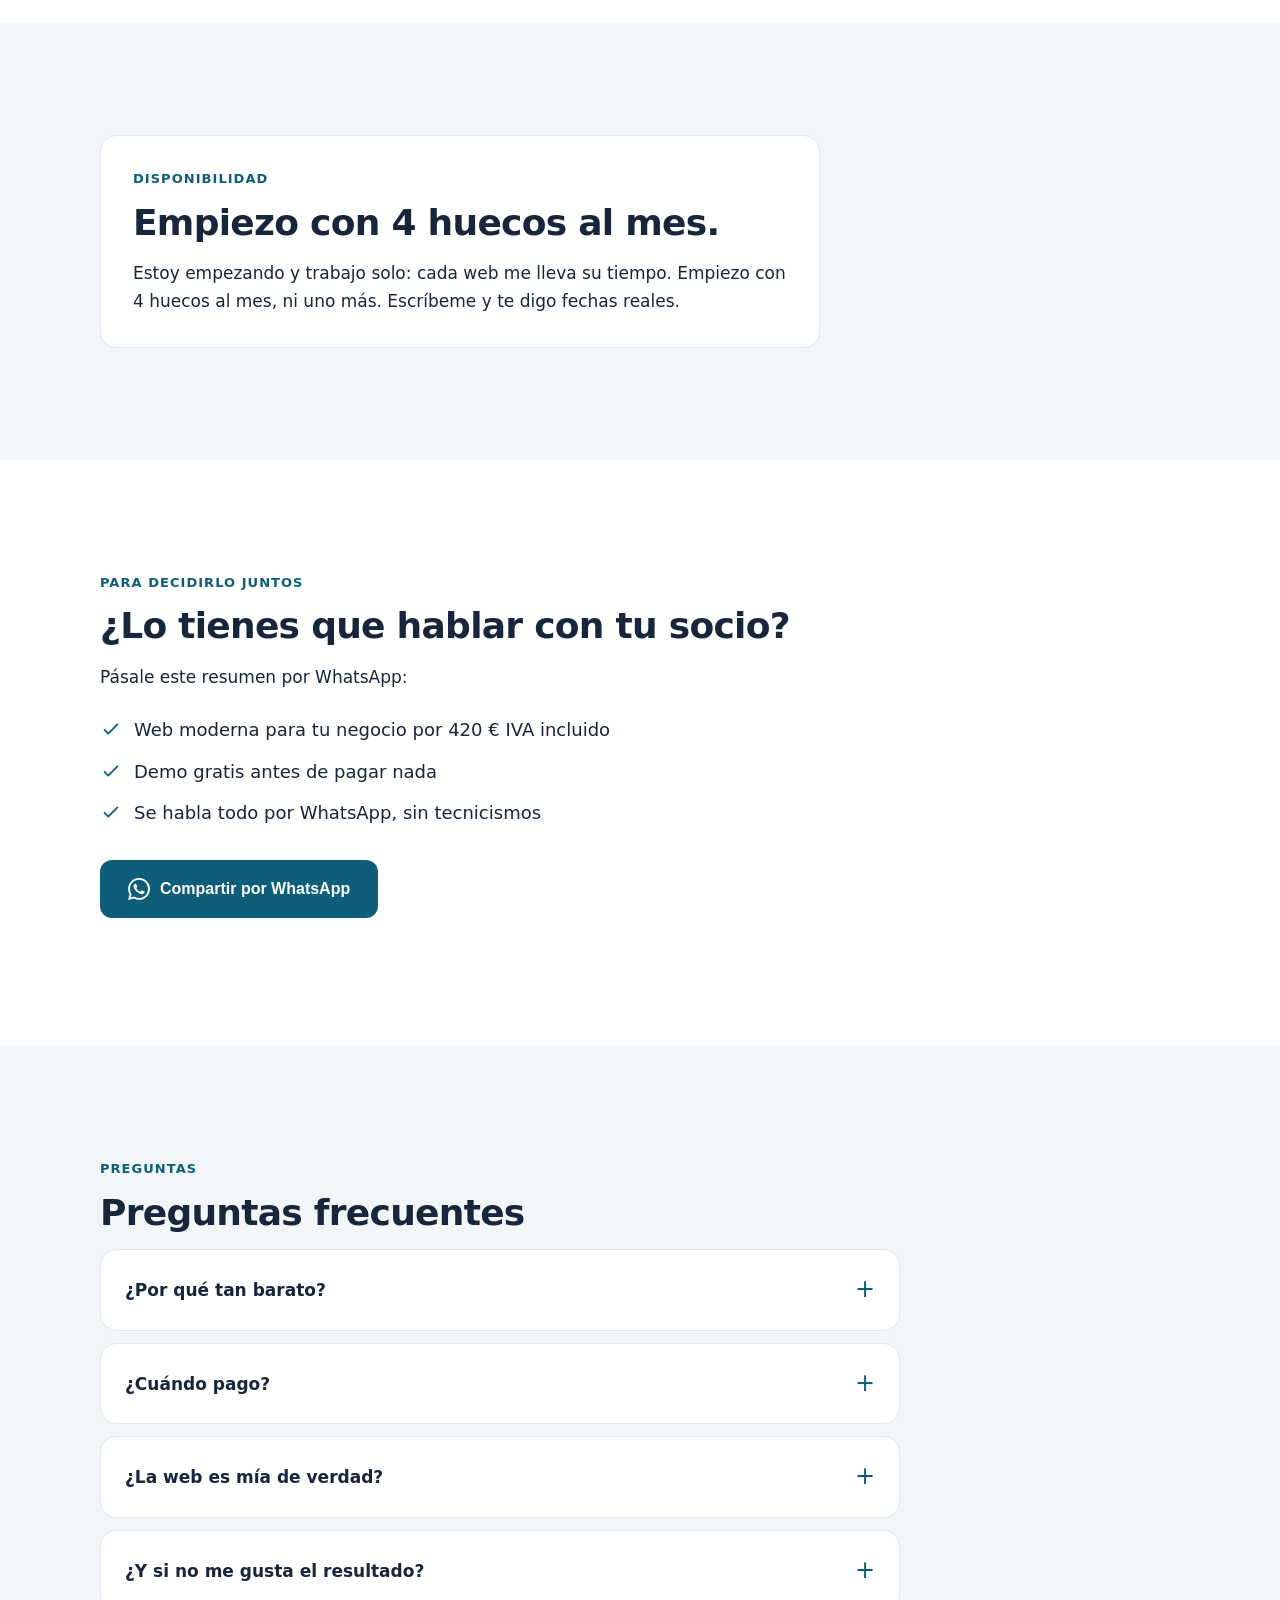
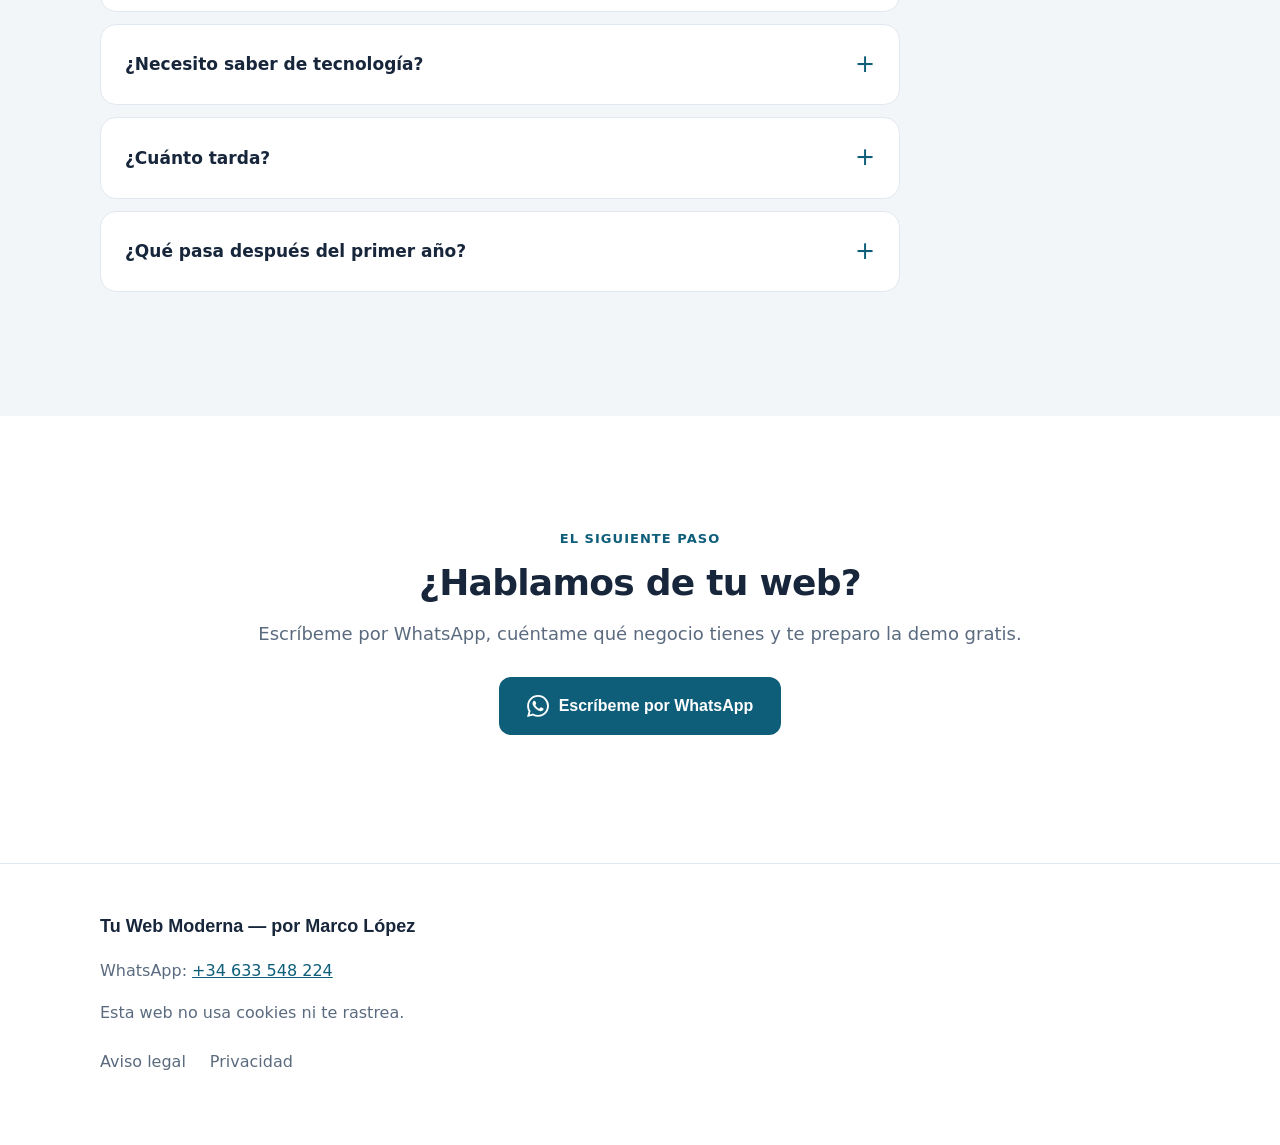
==== commit ab1eb9a0: "Antes/después: 'antes' nivel plantilla-WordPress-típica con textos de negocio1; 'después' = demo neg" ====
--- a/index.html
+++ b/index.html
@@ -118,13 +118,13 @@
         <div class="ejemplo__marco shot shot--despues">
           <div class="ejemplo__etiqueta">Después: así se ve ahora</div>
           <div class="shot">
-            <iframe src="despues.html" title="Versión moderna de la web de ejemplo (Asesoría Entreolivos)" loading="lazy" tabindex="0"></iframe>
+            <iframe src="https://negocio1.demo.eiomsirius.com" title="Versión moderna de la web de ejemplo (Asesoría Entreolivos)" loading="lazy" tabindex="0"></iframe>
           </div>
         </div>
       </div>
       <p class="ejemplo__nota revelar">No es un cliente real: es una demo para que veas lo que es posible hacer con una web como la tuya.</p>
       <p class="ejemplo__cta revelar">
-        <a class="btn btn--linea" href="despues.html" target="_blank" rel="noopener">Navegar el ejemplo</a>
+        <a class="btn btn--linea" href="https://negocio1.demo.eiomsirius.com" target="_blank" rel="noopener">Navegar el ejemplo</a>
       </p>
     </div>
   </section>
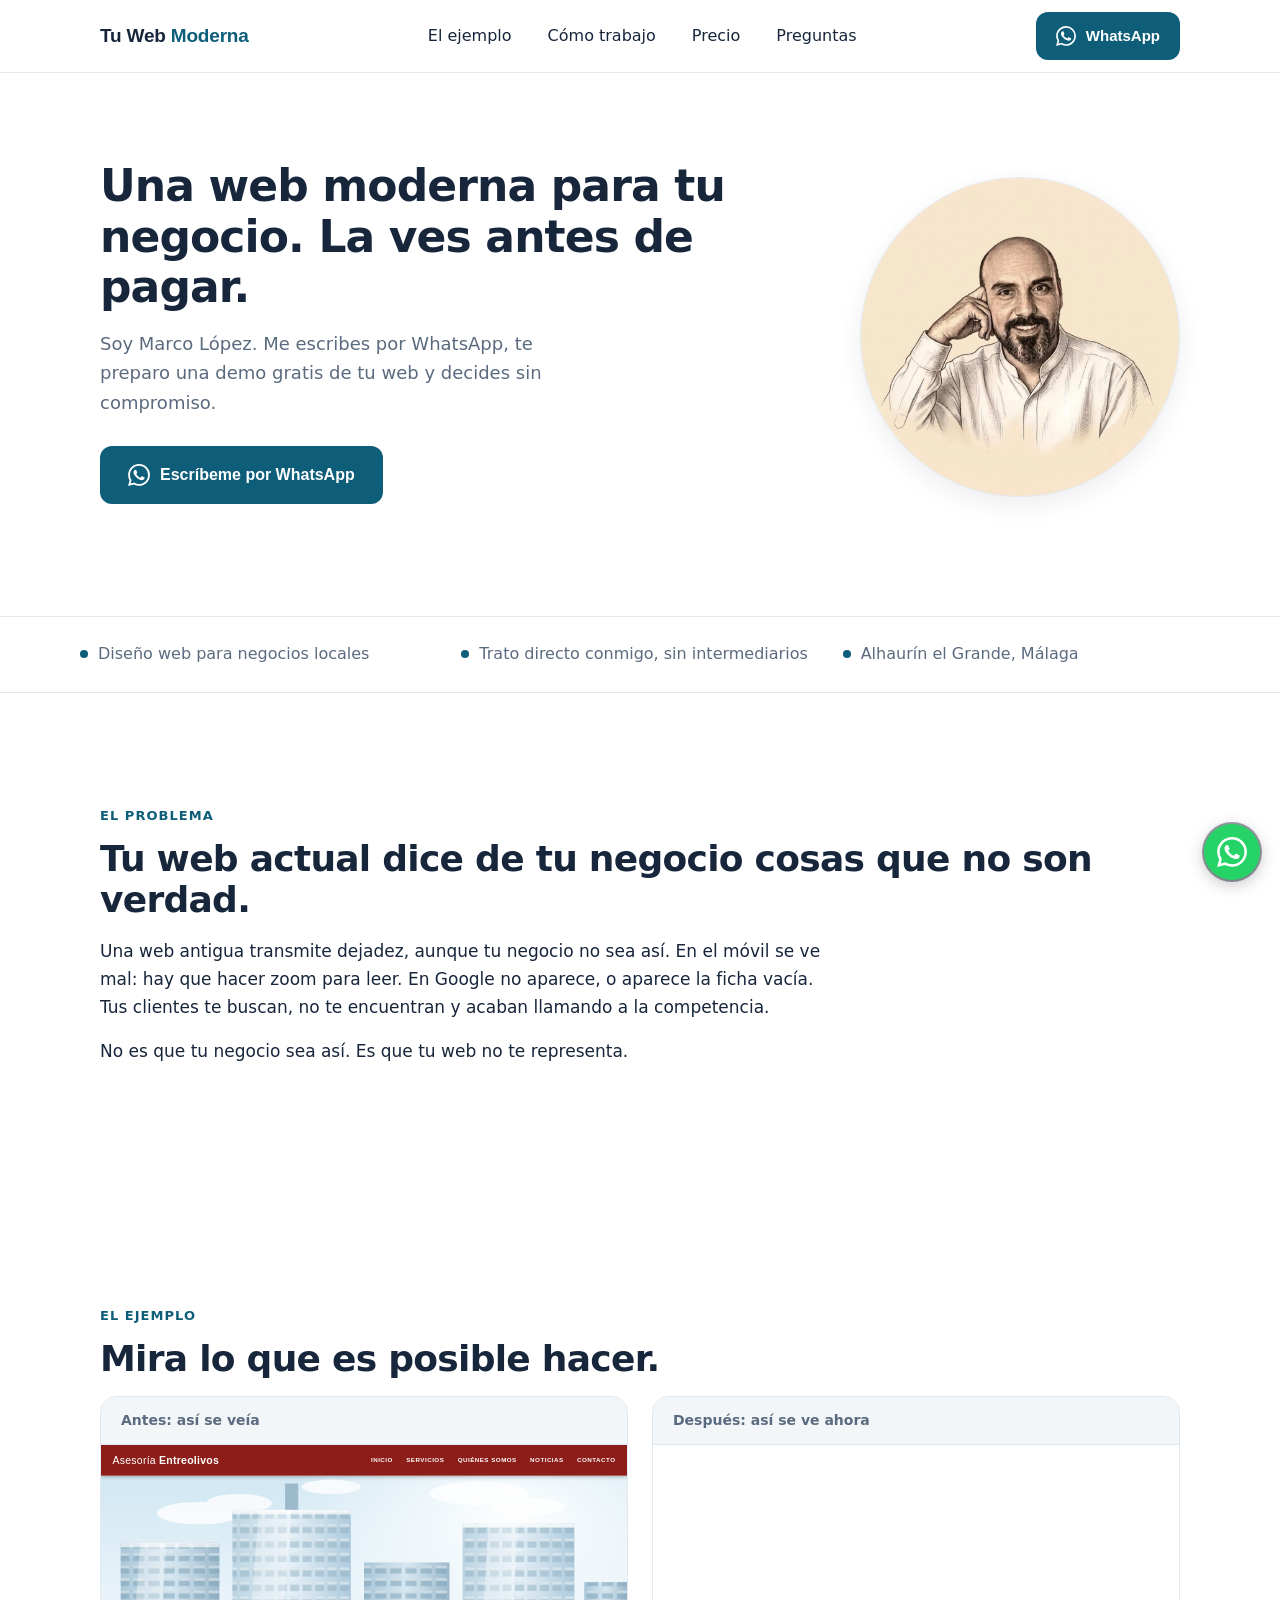
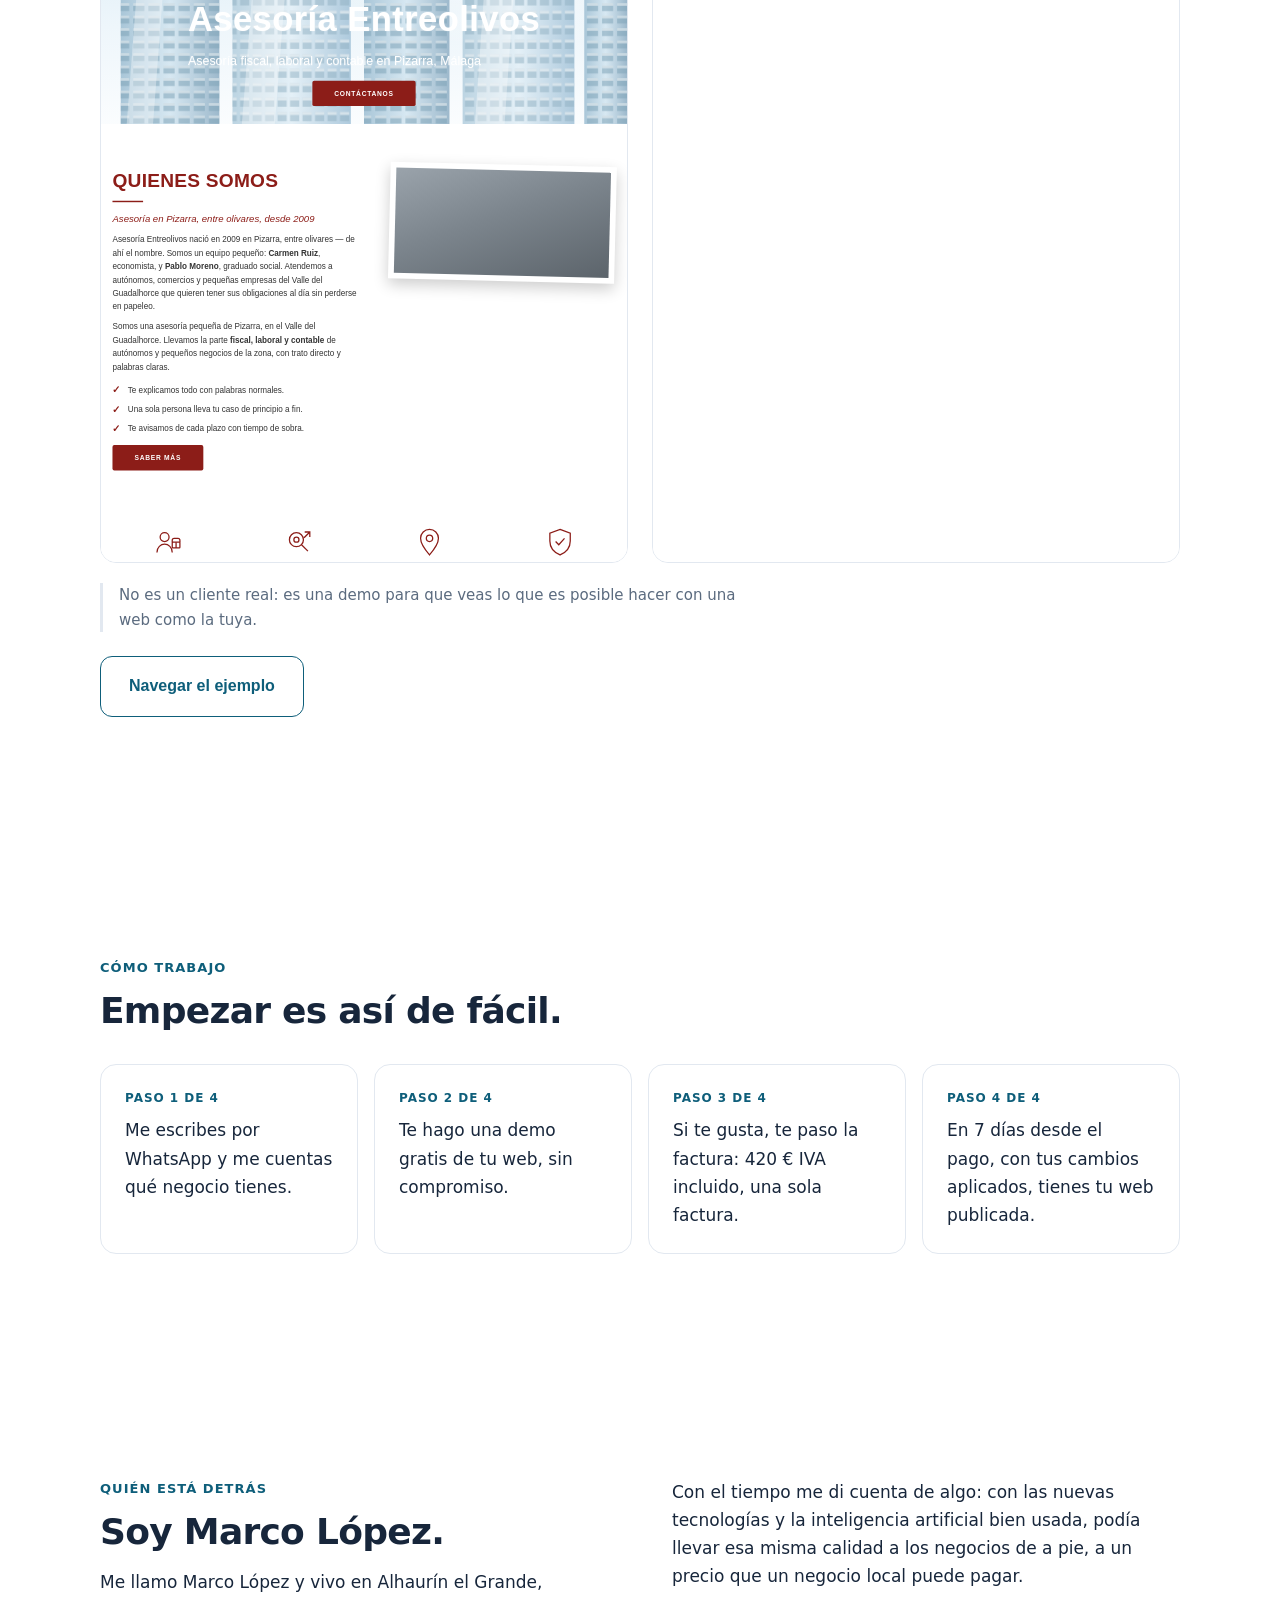
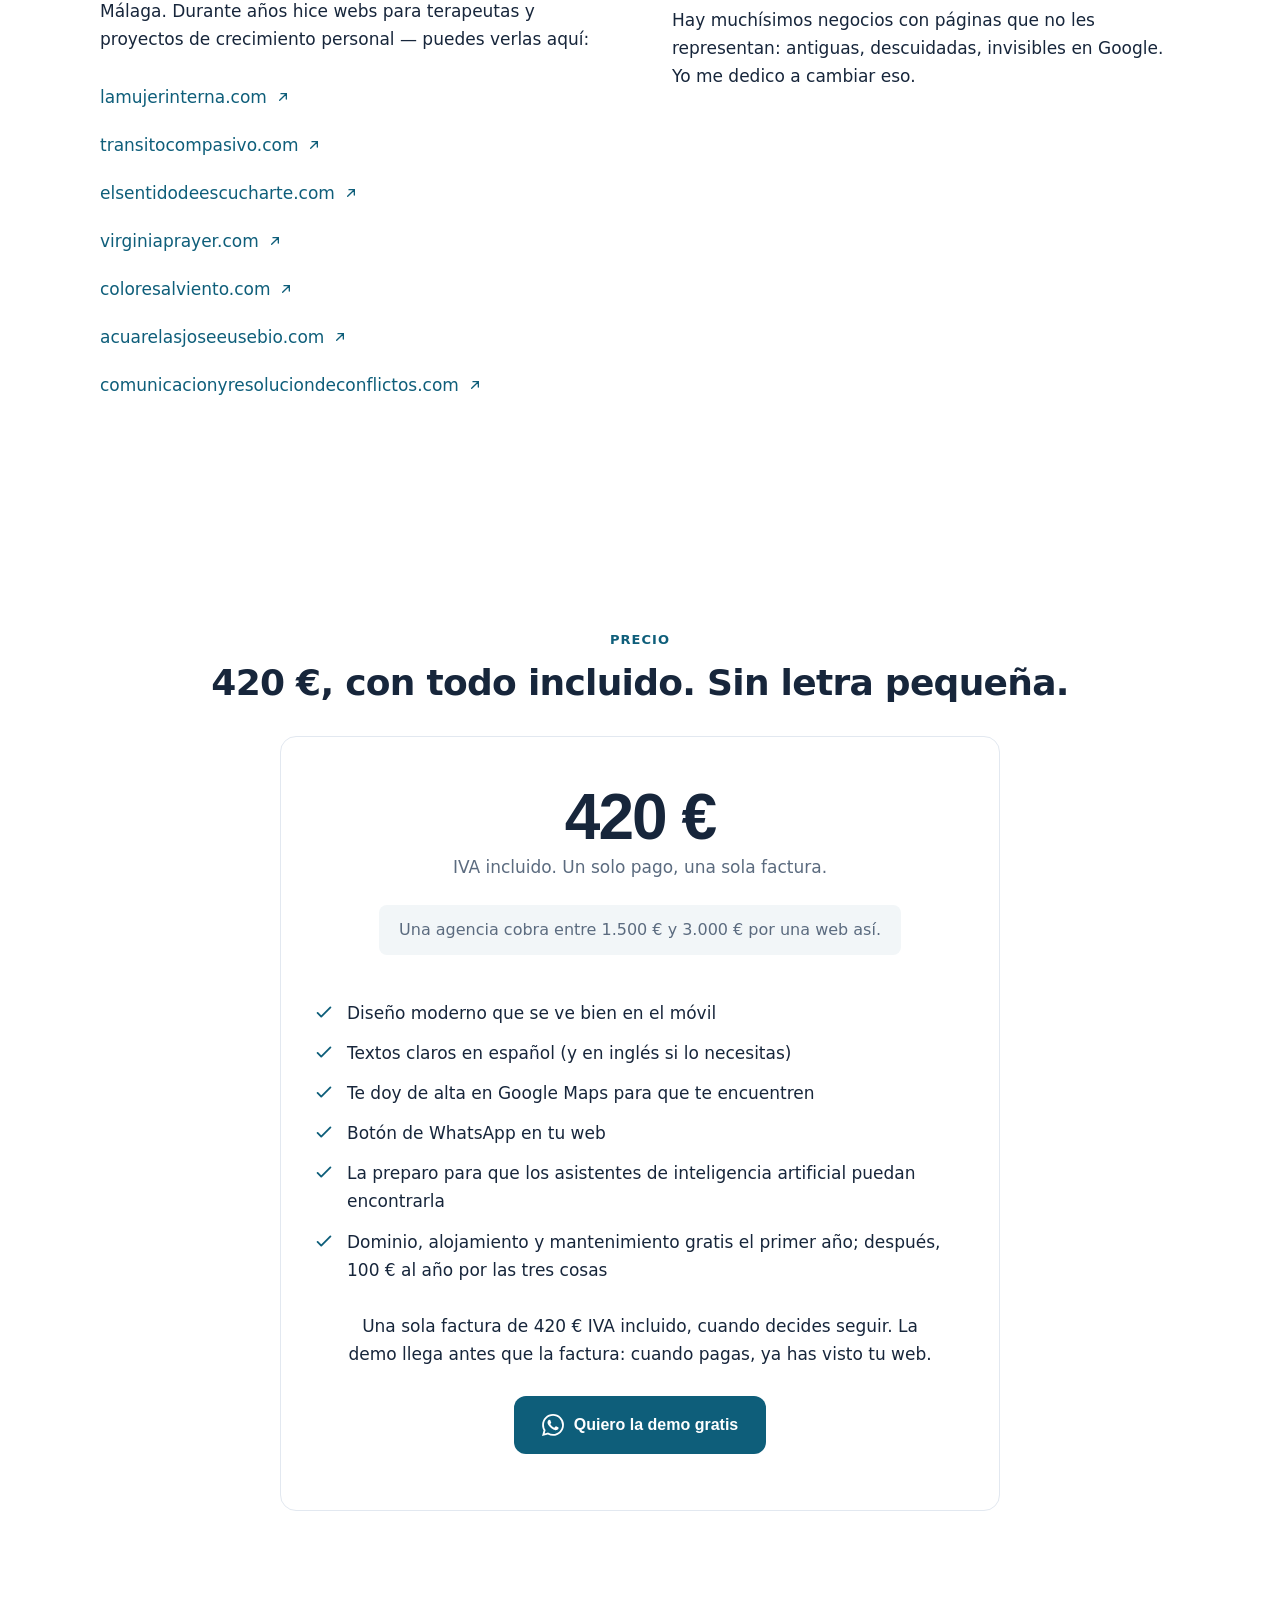
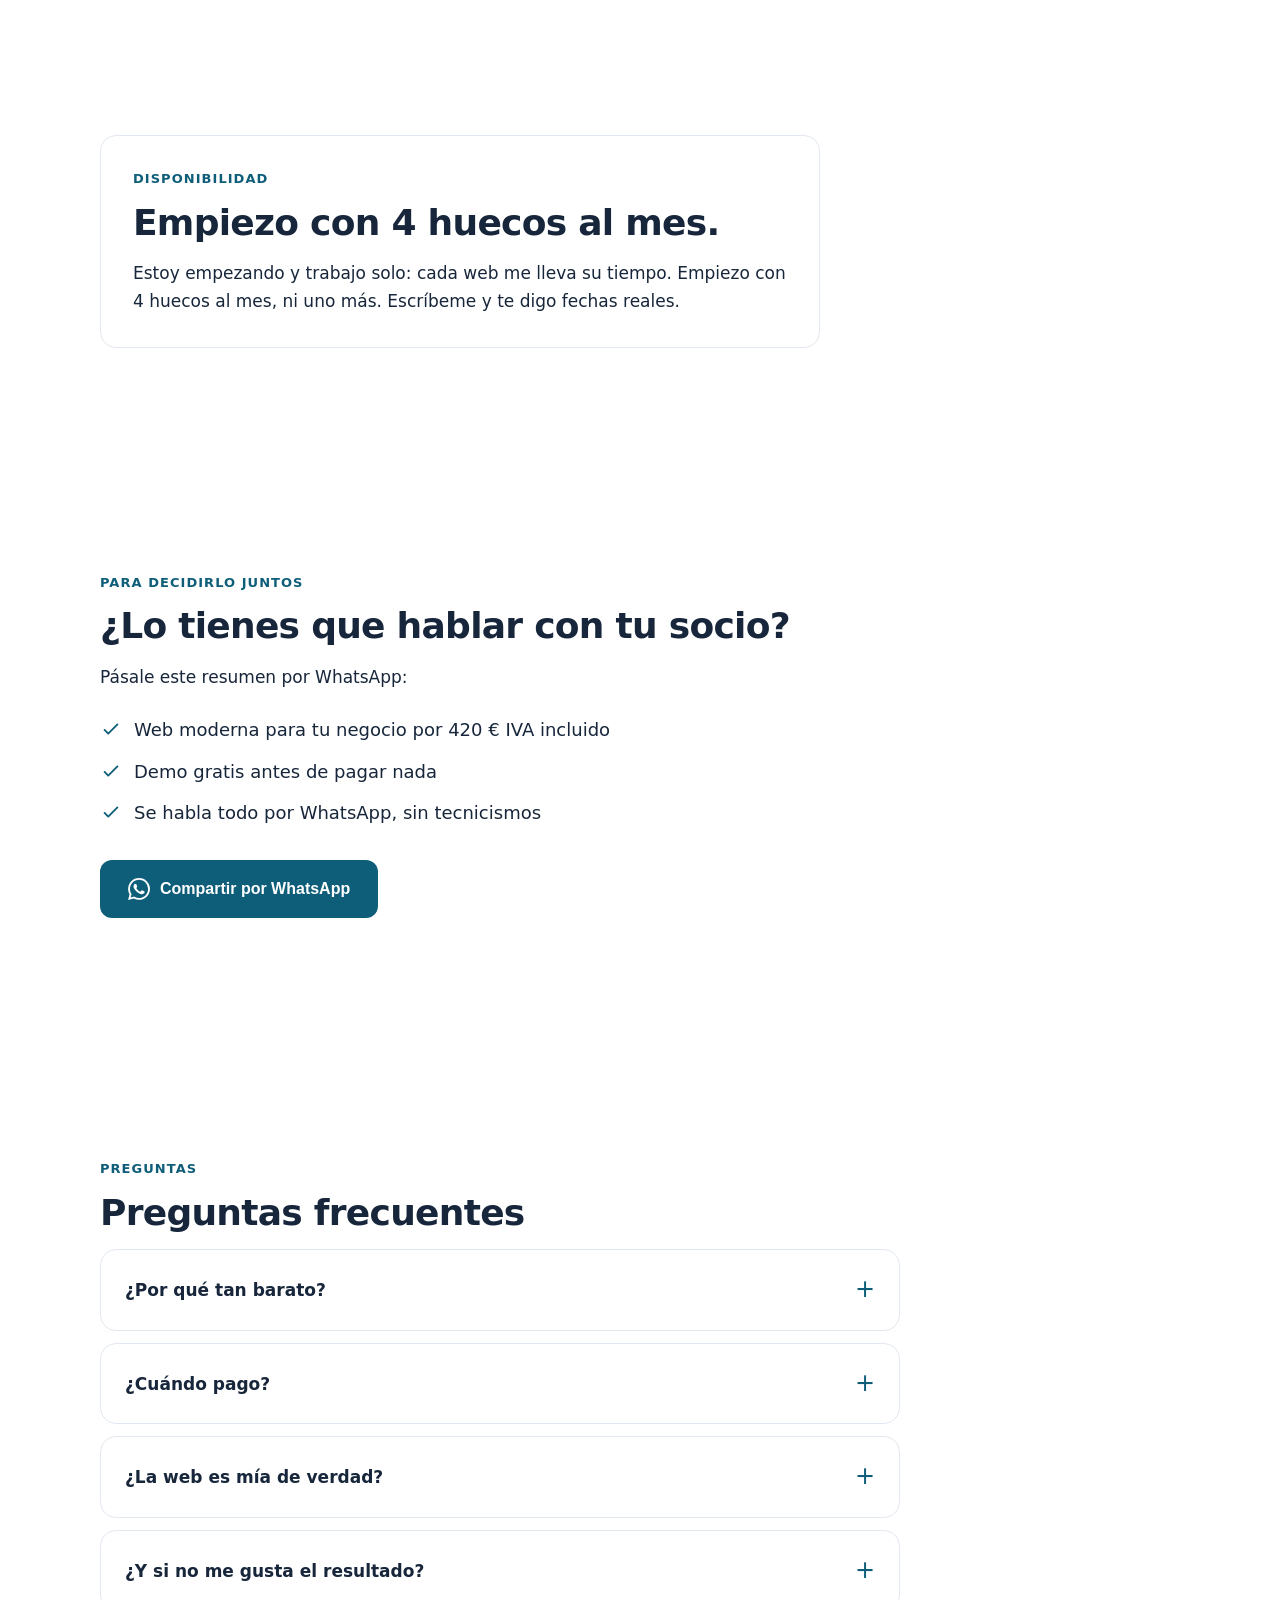
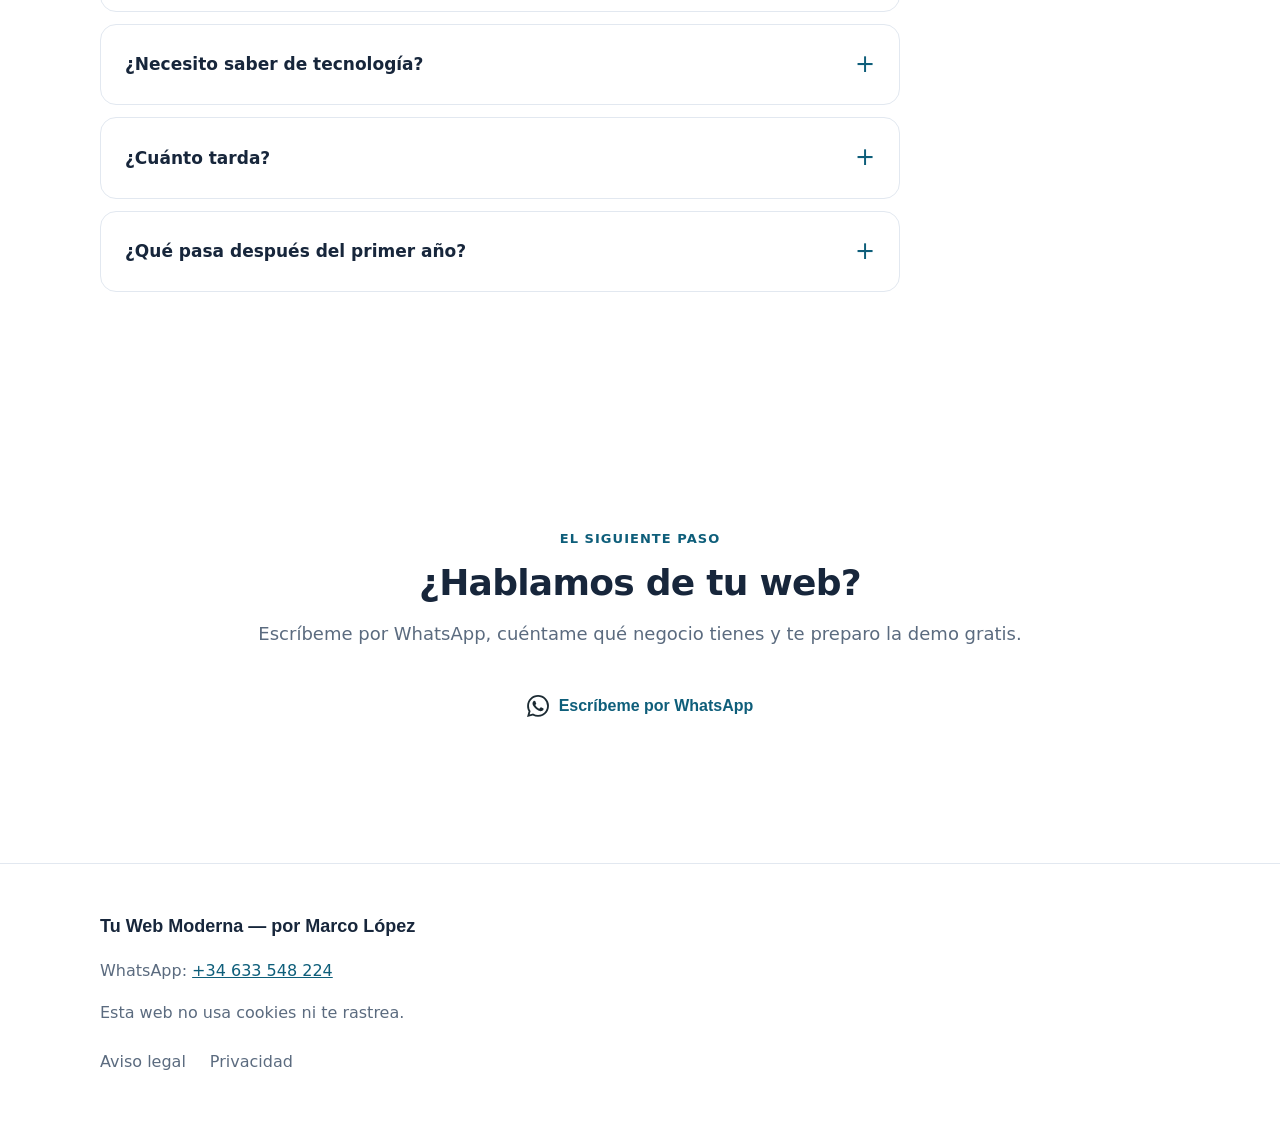
==== commit 13a6af66: "Hero con copy universal, CTA final verde sobre banda petróleo noche, numeral 4 en miel, preload de f" ====
--- a/index.html
+++ b/index.html
@@ -15,7 +15,9 @@
 <meta property="og:url" content="https://tuwebmoderna.es/">
 <meta property="og:image" content="https://tuwebmoderna.es/assets/img/marco-retrato.webp">
 <meta name="twitter:card" content="summary">
-<link rel="stylesheet" href="assets/css/style.css?v=1">
+<link rel="stylesheet" href="assets/css/style.css?v=2">
+<link rel="preload" href="assets/fonts/bricolage-grotesque-latin-var.woff2" as="font" type="font/woff2" crossorigin>
+<link rel="preload" href="assets/fonts/source-sans-3-latin-var.woff2" as="font" type="font/woff2" crossorigin>
 <script type="application/ld+json">
 {
   "@context": "https://schema.org",
@@ -62,9 +64,9 @@
   <!-- A2 Hero -->
   <section class="hero" id="inicio">
     <div class="wrap hero__grid">
-      <div class="revelar">
-        <h1>¿Te envié la demo de tu web? Soy Marco López, quien la hizo.</h1>
-        <p class="hero__sub">Hago webs modernas para negocios locales. Hablamos por WhatsApp, te enseño una demo gratis de la tuya y decides sin compromiso.</p>
+      <div>
+        <h1 class="hero__titulo">Una web moderna para tu negocio. La ves antes de pagar.</h1>
+        <p class="hero__sub">Soy Marco López. Me escribes por WhatsApp, te preparo una demo gratis de tu web y decides sin compromiso.</p>
         <p class="hero__cta">
           <a class="btn btn--petroleo" href="https://wa.me/34633548224?text=Hola%20Marco%2C%20tengo%20un%20negocio%20y%20quiero%20una%20web." target="_blank" rel="noopener">
             <svg viewBox="0 0 24 24" fill="#ffffff" aria-hidden="true"><path d="M17.472 14.382c-.297-.149-1.758-.867-2.03-.967-.273-.099-.471-.148-.67.15-.197.297-.767.966-.94 1.164-.173.199-.347.223-.644.075-.297-.15-1.255-.463-2.39-1.475-.883-.788-1.48-1.761-1.653-2.059-.173-.297-.018-.458.13-.606.134-.133.298-.347.446-.52.149-.174.198-.298.298-.497.099-.198.05-.371-.025-.52-.075-.149-.669-1.612-.916-2.207-.242-.579-.487-.5-.669-.51-.173-.008-.371-.01-.57-.01-.198 0-.52.074-.792.372-.272.297-1.04 1.016-1.04 2.479 0 1.462 1.065 2.875 1.213 3.074.149.198 2.096 3.2 5.077 4.487.709.306 1.262.489 1.694.625.712.227 1.36.195 1.871.118.571-.085 1.758-.719 2.006-1.413.248-.694.248-1.289.173-1.413-.074-.124-.272-.198-.57-.347m-5.421 7.403h-.004a9.87 9.87 0 01-5.031-1.378l-.361-.214-3.741.982.998-3.648-.235-.374a9.86 9.86 0 01-1.51-5.26c.001-5.45 4.436-9.884 9.888-9.884 2.64 0 5.122 1.03 6.988 2.898a9.825 9.825 0 012.893 6.994c-.003 5.45-4.437 9.884-9.885 9.884m8.413-18.297A11.815 11.815 0 0012.05 0C5.495 0 .16 5.335.157 11.892c0 2.096.547 4.142 1.588 5.945L.057 24l6.305-1.654a11.882 11.882 0 005.683 1.448h.005c6.554 0 11.89-5.335 11.893-11.893a11.821 11.821 0 00-3.48-8.413Z"/></svg>
@@ -72,7 +74,7 @@
           </a>
         </p>
       </div>
-      <div class="revelar">
+      <div class="hero__foto-wrap">
         <img class="hero__foto" src="assets/img/marco-retrato.webp" alt="Marco López" width="640" height="640" fetchpriority="high">
       </div>
     </div>
@@ -98,7 +100,7 @@
   </section>
 
   <!-- A5 Antes / después -->
-  <section class="seccion seccion--niebla" id="ejemplo" aria-labelledby="t-ejemplo">
+  <section class="seccion" id="ejemplo" aria-labelledby="t-ejemplo">
     <div class="wrap">
       <div class="revelar">
         <span class="eyebrow">El ejemplo</span>
@@ -158,7 +160,7 @@
   </section>
 
   <!-- A7 Quién está detrás -->
-  <section class="seccion seccion--niebla" aria-labelledby="t-quien">
+  <section class="seccion seccion--piedra" aria-labelledby="t-quien">
     <div class="wrap quien__grid">
       <div class="revelar">
         <span class="eyebrow">Quién está detrás</span>
@@ -212,11 +214,11 @@
   </section>
 
   <!-- A9 Disponibilidad -->
-  <section class="seccion seccion--niebla" aria-labelledby="t-dispo">
+  <section class="seccion seccion--piedra" aria-labelledby="t-dispo">
     <div class="wrap">
       <div class="dispo__tarjeta revelar">
         <span class="eyebrow">Disponibilidad</span>
-        <h2 id="t-dispo">Empiezo con 4 huecos al mes.</h2>
+        <h2 id="t-dispo">Empiezo con <span class="miel">4</span> huecos al mes.</h2>
         <p>Estoy empezando y trabajo solo: cada web me lleva su tiempo. Empiezo con 4 huecos al mes, ni uno más. Escríbeme y te digo fechas reales.</p>
       </div>
     </div>
@@ -243,7 +245,7 @@
   </section>
 
   <!-- A11 Preguntas -->
-  <section class="seccion seccion--niebla" id="preguntas" aria-labelledby="t-faq">
+  <section class="seccion" id="preguntas" aria-labelledby="t-faq">
     <div class="wrap">
       <div class="revelar">
         <span class="eyebrow">Preguntas</span>
@@ -283,14 +285,14 @@
   </section>
 
   <!-- A12 CTA final -->
-  <section class="seccion" aria-labelledby="t-final">
+  <section class="seccion seccion--noche" aria-labelledby="t-final">
     <div class="wrap cta-final revelar">
       <span class="eyebrow">El siguiente paso</span>
       <h2 id="t-final">¿Hablamos de tu web?</h2>
       <p class="lead">Escríbeme por WhatsApp, cuéntame qué negocio tienes y te preparo la demo gratis.</p>
       <p>
-        <a class="btn btn--petroleo" href="https://wa.me/34633548224?text=Hola%20Marco%2C%20tengo%20un%20negocio%20y%20quiero%20una%20web." target="_blank" rel="noopener">
-          <svg viewBox="0 0 24 24" fill="#ffffff" aria-hidden="true"><path d="M17.472 14.382c-.297-.149-1.758-.867-2.03-.967-.273-.099-.471-.148-.67.15-.197.297-.767.966-.94 1.164-.173.199-.347.223-.644.075-.297-.15-1.255-.463-2.39-1.475-.883-.788-1.48-1.761-1.653-2.059-.173-.297-.018-.458.13-.606.134-.133.298-.347.446-.52.149-.174.198-.298.298-.497.099-.198.05-.371-.025-.52-.075-.149-.669-1.612-.916-2.207-.242-.579-.487-.5-.669-.51-.173-.008-.371-.01-.57-.01-.198 0-.52.074-.792.372-.272.297-1.04 1.016-1.04 2.479 0 1.462 1.065 2.875 1.213 3.074.149.198 2.096 3.2 5.077 4.487.709.306 1.262.489 1.694.625.712.227 1.36.195 1.871.118.571-.085 1.758-.719 2.006-1.413.248-.694.248-1.289.173-1.413-.074-.124-.272-.198-.57-.347m-5.421 7.403h-.004a9.87 9.87 0 01-5.031-1.378l-.361-.214-3.741.982.998-3.648-.235-.374a9.86 9.86 0 01-1.51-5.26c.001-5.45 4.436-9.884 9.888-9.884 2.64 0 5.122 1.03 6.988 2.898a9.825 9.825 0 012.893 6.994c-.003 5.45-4.437 9.884-9.885 9.884m8.413-18.297A11.815 11.815 0 0012.05 0C5.495 0 .16 5.335.157 11.892c0 2.096.547 4.142 1.588 5.945L.057 24l6.305-1.654a11.882 11.882 0 005.683 1.448h.005c6.554 0 11.89-5.335 11.893-11.893a11.821 11.821 0 00-3.48-8.413Z"/></svg>
+        <a class="btn btn--whatsapp" href="https://wa.me/34633548224?text=Hola%20Marco%2C%20tengo%20un%20negocio%20y%20quiero%20una%20web." target="_blank" rel="noopener">
+          <svg viewBox="0 0 24 24" fill="#1C2B33" aria-hidden="true"><path d="M17.472 14.382c-.297-.149-1.758-.867-2.03-.967-.273-.099-.471-.148-.67.15-.197.297-.767.966-.94 1.164-.173.199-.347.223-.644.075-.297-.15-1.255-.463-2.39-1.475-.883-.788-1.48-1.761-1.653-2.059-.173-.297-.018-.458.13-.606.134-.133.298-.347.446-.52.149-.174.198-.298.298-.497.099-.198.05-.371-.025-.52-.075-.149-.669-1.612-.916-2.207-.242-.579-.487-.5-.669-.51-.173-.008-.371-.01-.57-.01-.198 0-.52.074-.792.372-.272.297-1.04 1.016-1.04 2.479 0 1.462 1.065 2.875 1.213 3.074.149.198 2.096 3.2 5.077 4.487.709.306 1.262.489 1.694.625.712.227 1.36.195 1.871.118.571-.085 1.758-.719 2.006-1.413.248-.694.248-1.289.173-1.413-.074-.124-.272-.198-.57-.347m-5.421 7.403h-.004a9.87 9.87 0 01-5.031-1.378l-.361-.214-3.741.982.998-3.648-.235-.374a9.86 9.86 0 01-1.51-5.26c.001-5.45 4.436-9.884 9.888-9.884 2.64 0 5.122 1.03 6.988 2.898a9.825 9.825 0 012.893 6.994c-.003 5.45-4.437 9.884-9.885 9.884m8.413-18.297A11.815 11.815 0 0012.05 0C5.495 0 .16 5.335.157 11.892c0 2.096.547 4.142 1.588 5.945L.057 24l6.305-1.654a11.882 11.882 0 005.683 1.448h.005c6.554 0 11.89-5.335 11.893-11.893a11.821 11.821 0 00-3.48-8.413Z"/></svg>
           Escríbeme por WhatsApp
         </a>
       </p>
@@ -316,7 +318,7 @@
 </a>
 <div class="wa-bar">
   <a href="https://wa.me/34633548224?text=Hola%20Marco%2C%20tengo%20un%20negocio%20y%20quiero%20una%20web." target="_blank" rel="noopener">
-    <svg viewBox="0 0 24 24" fill="#17263B" aria-hidden="true"><path d="M17.472 14.382c-.297-.149-1.758-.867-2.03-.967-.273-.099-.471-.148-.67.15-.197.297-.767.966-.94 1.164-.173.199-.347.223-.644.075-.297-.15-1.255-.463-2.39-1.475-.883-.788-1.48-1.761-1.653-2.059-.173-.297-.018-.458.13-.606.134-.133.298-.347.446-.52.149-.174.198-.298.298-.497.099-.198.05-.371-.025-.52-.075-.149-.669-1.612-.916-2.207-.242-.579-.487-.5-.669-.51-.173-.008-.371-.01-.57-.01-.198 0-.52.074-.792.372-.272.297-1.04 1.016-1.04 2.479 0 1.462 1.065 2.875 1.213 3.074.149.198 2.096 3.2 5.077 4.487.709.306 1.262.489 1.694.625.712.227 1.36.195 1.871.118.571-.085 1.758-.719 2.006-1.413.248-.694.248-1.289.173-1.413-.074-.124-.272-.198-.57-.347m-5.421 7.403h-.004a9.87 9.87 0 01-5.031-1.378l-.361-.214-3.741.982.998-3.648-.235-.374a9.86 9.86 0 01-1.51-5.26c.001-5.45 4.436-9.884 9.888-9.884 2.64 0 5.122 1.03 6.988 2.898a9.825 9.825 0 012.893 6.994c-.003 5.45-4.437 9.884-9.885 9.884m8.413-18.297A11.815 11.815 0 0012.05 0C5.495 0 .16 5.335.157 11.892c0 2.096.547 4.142 1.588 5.945L.057 24l6.305-1.654a11.882 11.882 0 005.683 1.448h.005c6.554 0 11.89-5.335 11.893-11.893a11.821 11.821 0 00-3.48-8.413Z"/></svg>
+    <svg viewBox="0 0 24 24" fill="#1C2B33" aria-hidden="true"><path d="M17.472 14.382c-.297-.149-1.758-.867-2.03-.967-.273-.099-.471-.148-.67.15-.197.297-.767.966-.94 1.164-.173.199-.347.223-.644.075-.297-.15-1.255-.463-2.39-1.475-.883-.788-1.48-1.761-1.653-2.059-.173-.297-.018-.458.13-.606.134-.133.298-.347.446-.52.149-.174.198-.298.298-.497.099-.198.05-.371-.025-.52-.075-.149-.669-1.612-.916-2.207-.242-.579-.487-.5-.669-.51-.173-.008-.371-.01-.57-.01-.198 0-.52.074-.792.372-.272.297-1.04 1.016-1.04 2.479 0 1.462 1.065 2.875 1.213 3.074.149.198 2.096 3.2 5.077 4.487.709.306 1.262.489 1.694.625.712.227 1.36.195 1.871.118.571-.085 1.758-.719 2.006-1.413.248-.694.248-1.289.173-1.413-.074-.124-.272-.198-.57-.347m-5.421 7.403h-.004a9.87 9.87 0 01-5.031-1.378l-.361-.214-3.741.982.998-3.648-.235-.374a9.86 9.86 0 01-1.51-5.26c.001-5.45 4.436-9.884 9.888-9.884 2.64 0 5.122 1.03 6.988 2.898a9.825 9.825 0 012.893 6.994c-.003 5.45-4.437 9.884-9.885 9.884m8.413-18.297A11.815 11.815 0 0012.05 0C5.495 0 .16 5.335.157 11.892c0 2.096.547 4.142 1.588 5.945L.057 24l6.305-1.654a11.882 11.882 0 005.683 1.448h.005c6.554 0 11.89-5.335 11.893-11.893a11.821 11.821 0 00-3.48-8.413Z"/></svg>
     Escríbeme por WhatsApp
   </a>
 </div>
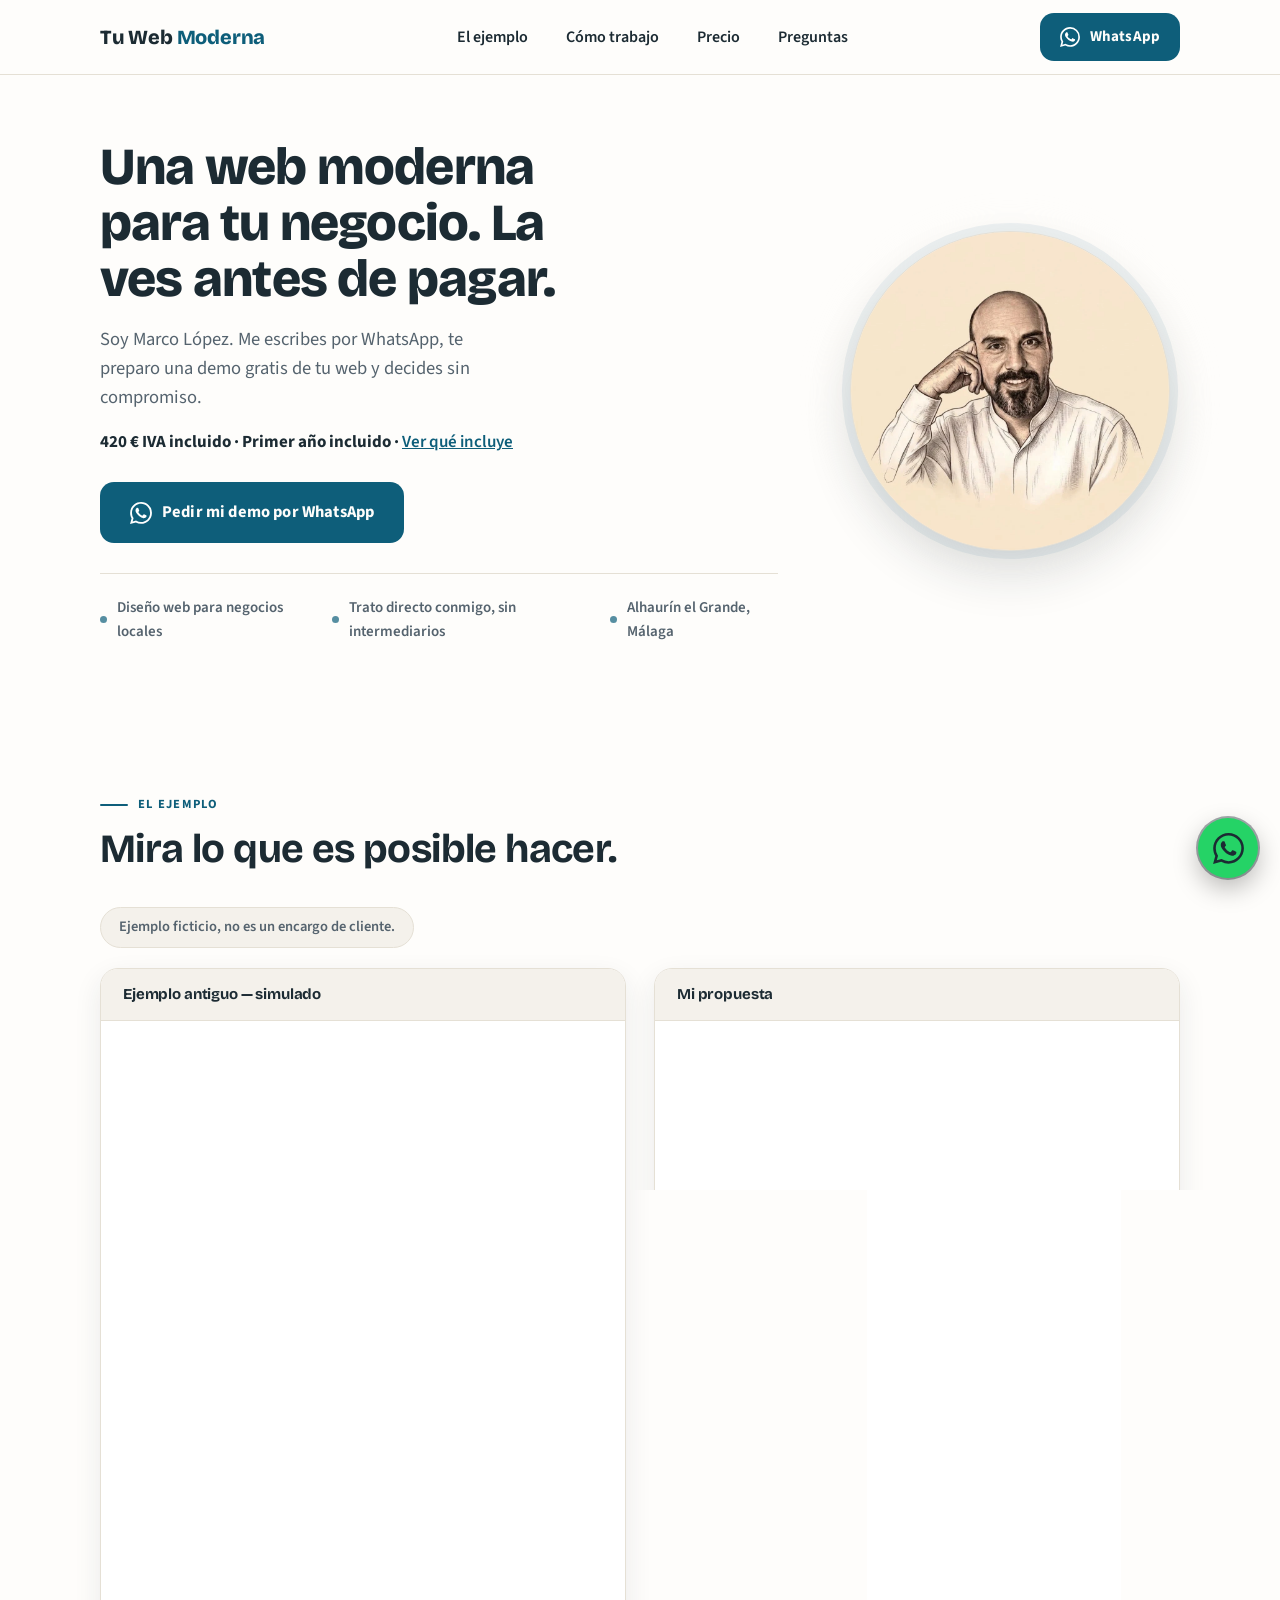
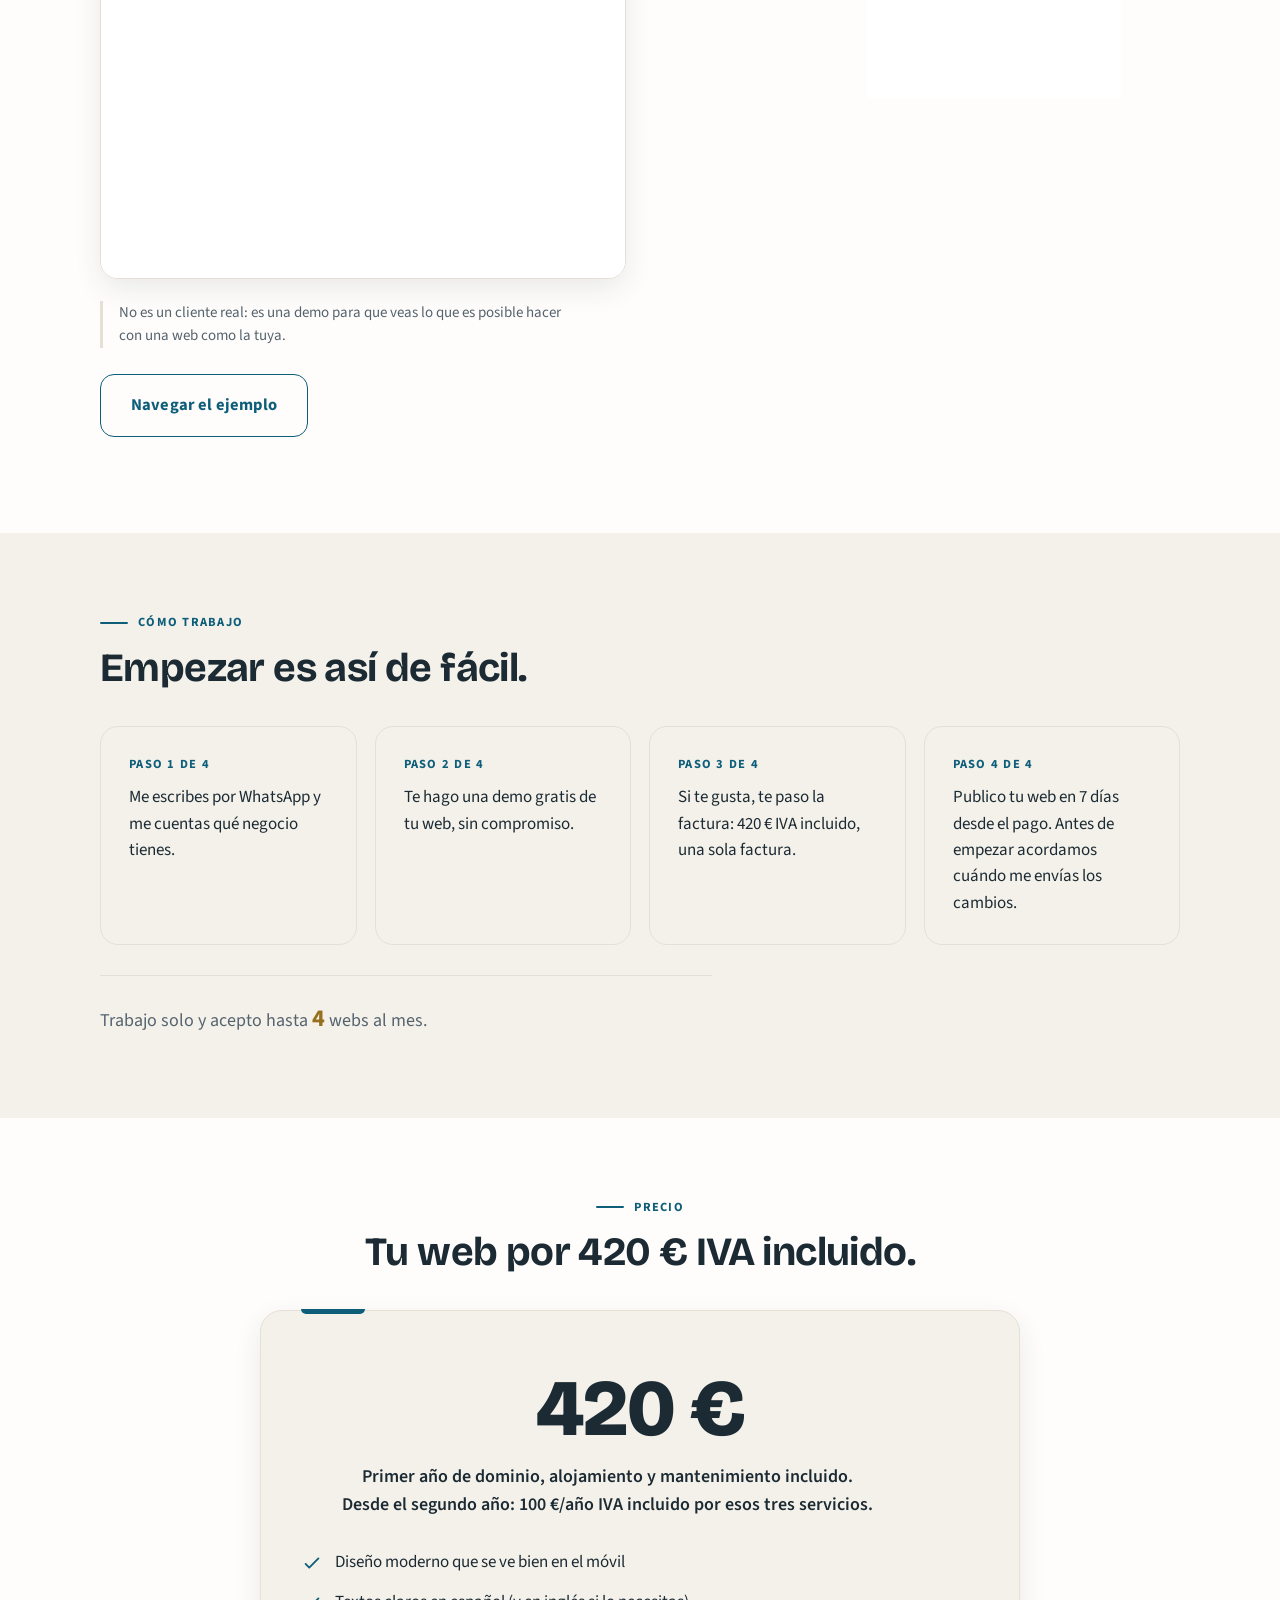
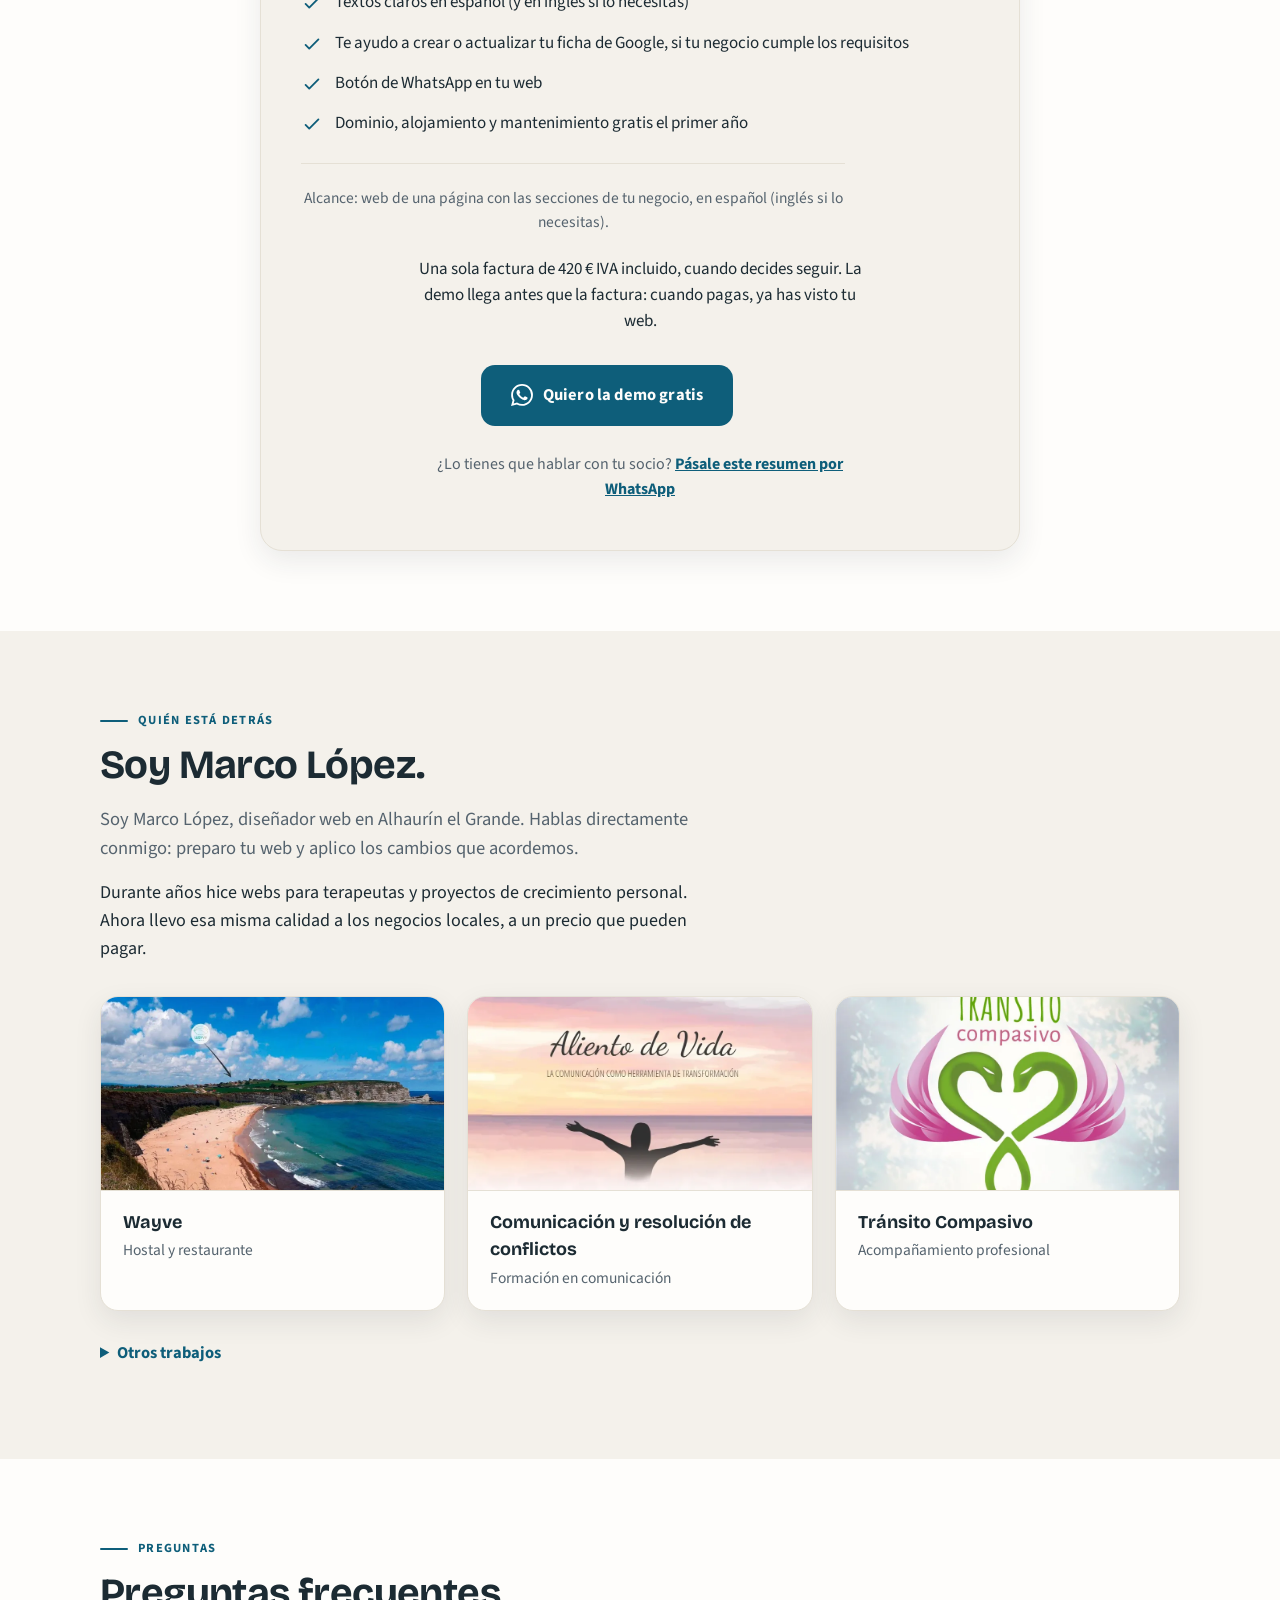
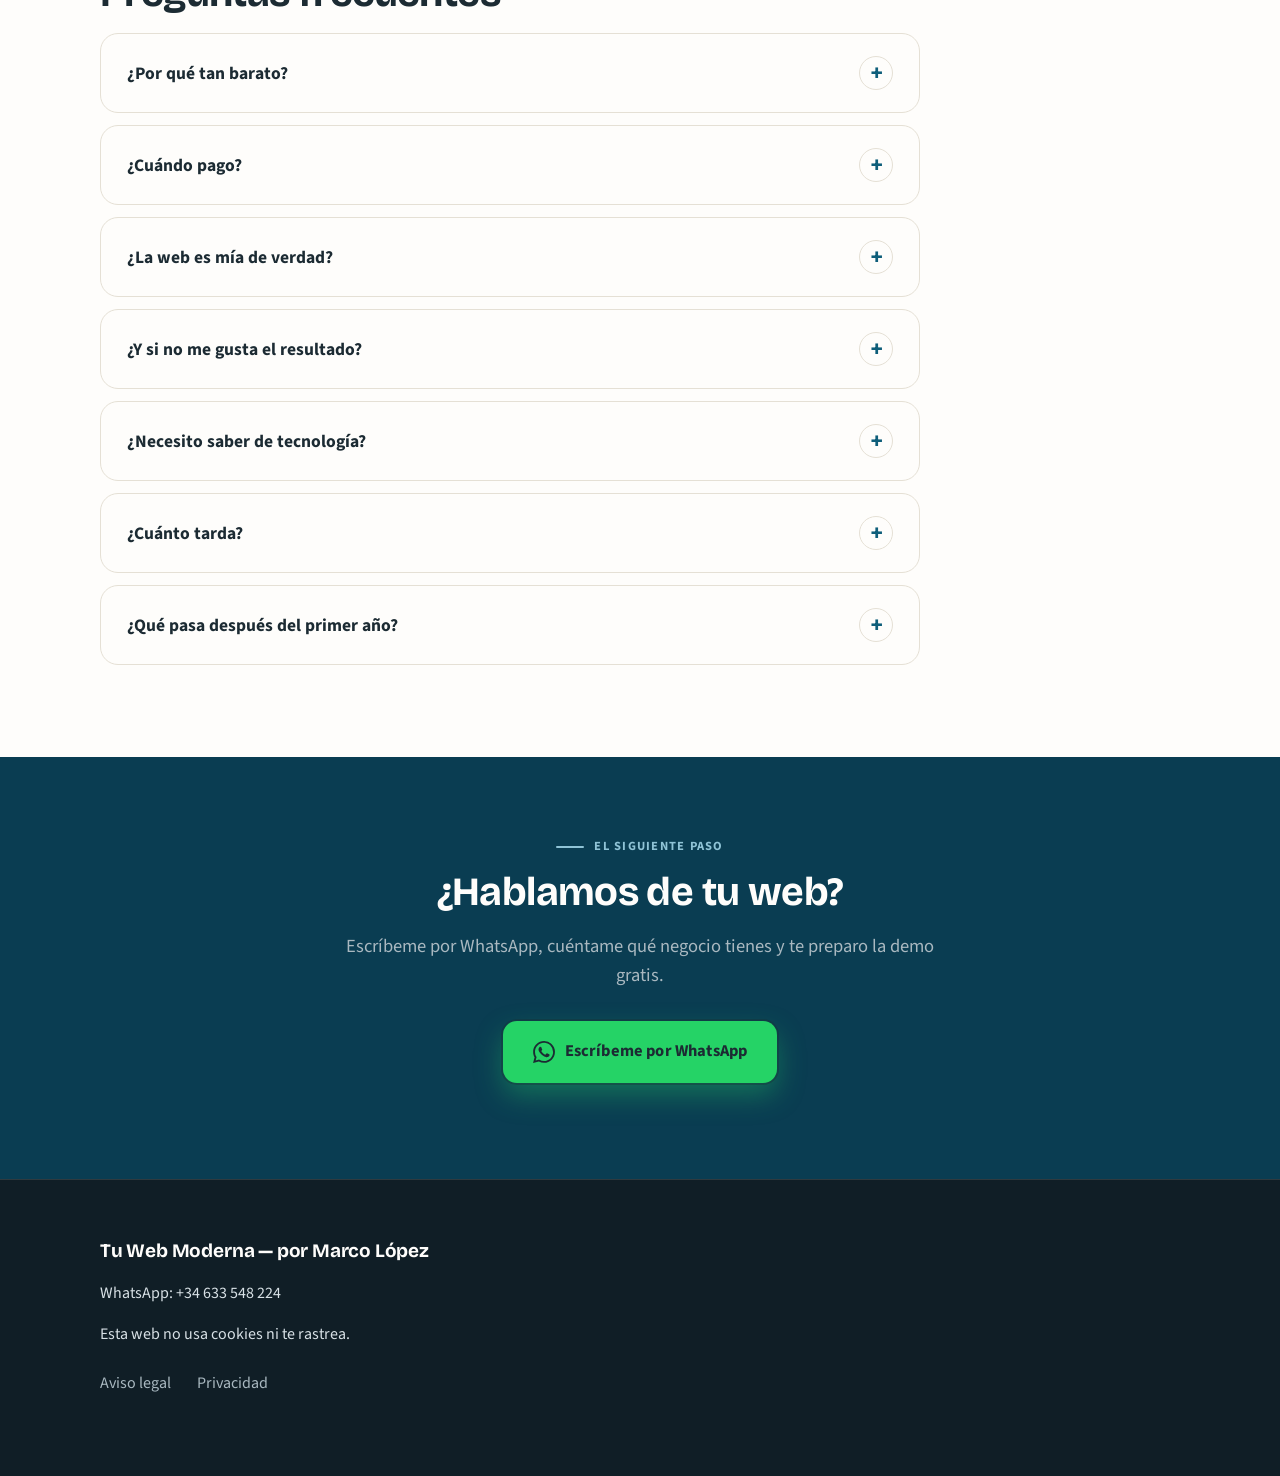
==== commit f211d3e0: "Astra 1/3: reestructuración completa — nuevo orden, hero universal, comparador con Después por defec" ====
--- a/index.html
+++ b/index.html
@@ -4,18 +4,19 @@
 <meta charset="UTF-8">
 <meta name="viewport" content="width=device-width, initial-scale=1.0">
 <title>Diseño web para negocios locales — Tu Web Moderna</title>
-<meta name="description" content="Hago webs modernas para negocios locales. Demo gratis por WhatsApp, 420 € IVA incluido con todo. Soy Marco López, de Alhaurín el Grande, Málaga.">
+<meta name="description" content="Soy Marco López, diseño webs modernas para negocios locales. Demo gratis por WhatsApp: 420 € IVA incluido, primer año de dominio, alojamiento y mantenimiento incluido.">
 <meta name="theme-color" content="#0E5E7A">
 <link rel="icon" type="image/svg+xml" href="favicon.svg">
 <link rel="apple-touch-icon" href="apple-touch-icon.png">
 <meta property="og:type" content="website">
 <meta property="og:locale" content="es_ES">
 <meta property="og:title" content="Diseño web para negocios locales — Tu Web Moderna">
-<meta property="og:description" content="Hago webs modernas para negocios locales. Demo gratis por WhatsApp, 420 € IVA incluido con todo.">
+<meta property="og:description" content="Soy Marco López, diseño webs modernas para negocios locales. Demo gratis por WhatsApp: 420 € IVA incluido.">
 <meta property="og:url" content="https://tuwebmoderna.es/">
 <meta property="og:image" content="https://tuwebmoderna.es/assets/img/marco-retrato.webp">
 <meta name="twitter:card" content="summary">
-<link rel="stylesheet" href="assets/css/style.css?v=2">
+<link rel="stylesheet" href="assets/css/style.css?v=3">
+<noscript><style>.wa-bar{transform:none}</style></noscript>
 <link rel="preload" href="assets/fonts/bricolage-grotesque-latin-var.woff2" as="font" type="font/woff2" crossorigin>
 <link rel="preload" href="assets/fonts/source-sans-3-latin-var.woff2" as="font" type="font/woff2" crossorigin>
 <script type="application/ld+json">
@@ -28,7 +29,7 @@
   "telephone": "+34633548224",
   "url": "https://tuwebmoderna.es/",
   "priceRange": "420 €",
-  "offers": { "@type": "Offer", "price": "420", "priceCurrency": "EUR", "description": "Web moderna para negocios locales, con todo incluido" }
+  "offers": { "@type": "Offer", "price": "420", "priceCurrency": "EUR", "description": "Web moderna para negocios locales. Primer año de dominio, alojamiento y mantenimiento incluido" }
 }
 </script>
 </head>
@@ -61,18 +62,28 @@
 </header>
 
 <main id="contenido">
-  <!-- A2 Hero -->
+  <!-- Hero -->
   <section class="hero" id="inicio">
     <div class="wrap hero__grid">
       <div>
+        <p class="hero__persona">
+          <img src="assets/img/marco-retrato.webp" alt="" width="64" height="64">
+          <span><strong>Marco López</strong> · Diseñador web<br>Alhaurín el Grande, Málaga</span>
+        </p>
         <h1 class="hero__titulo">Una web moderna para tu negocio. La ves antes de pagar.</h1>
         <p class="hero__sub">Soy Marco López. Me escribes por WhatsApp, te preparo una demo gratis de tu web y decides sin compromiso.</p>
+        <p class="hero__precio">420&nbsp;€ IVA incluido · Primer año incluido · <a href="#precio">Ver qué incluye</a></p>
         <p class="hero__cta">
-          <a class="btn btn--petroleo" href="https://wa.me/34633548224?text=Hola%20Marco%2C%20tengo%20un%20negocio%20y%20quiero%20una%20web." target="_blank" rel="noopener">
+          <a class="btn btn--petroleo" href="https://wa.me/34633548224?text=Hola%20Marco%2C%20quiero%20mi%20demo%20gratis." target="_blank" rel="noopener">
             <svg viewBox="0 0 24 24" fill="#ffffff" aria-hidden="true"><path d="M17.472 14.382c-.297-.149-1.758-.867-2.03-.967-.273-.099-.471-.148-.67.15-.197.297-.767.966-.94 1.164-.173.199-.347.223-.644.075-.297-.15-1.255-.463-2.39-1.475-.883-.788-1.48-1.761-1.653-2.059-.173-.297-.018-.458.13-.606.134-.133.298-.347.446-.52.149-.174.198-.298.298-.497.099-.198.05-.371-.025-.52-.075-.149-.669-1.612-.916-2.207-.242-.579-.487-.5-.669-.51-.173-.008-.371-.01-.57-.01-.198 0-.52.074-.792.372-.272.297-1.04 1.016-1.04 2.479 0 1.462 1.065 2.875 1.213 3.074.149.198 2.096 3.2 5.077 4.487.709.306 1.262.489 1.694.625.712.227 1.36.195 1.871.118.571-.085 1.758-.719 2.006-1.413.248-.694.248-1.289.173-1.413-.074-.124-.272-.198-.57-.347m-5.421 7.403h-.004a9.87 9.87 0 01-5.031-1.378l-.361-.214-3.741.982.998-3.648-.235-.374a9.86 9.86 0 01-1.51-5.26c.001-5.45 4.436-9.884 9.888-9.884 2.64 0 5.122 1.03 6.988 2.898a9.825 9.825 0 012.893 6.994c-.003 5.45-4.437 9.884-9.885 9.884m8.413-18.297A11.815 11.815 0 0012.05 0C5.495 0 .16 5.335.157 11.892c0 2.096.547 4.142 1.588 5.945L.057 24l6.305-1.654a11.882 11.882 0 005.683 1.448h.005c6.554 0 11.89-5.335 11.893-11.893a11.821 11.821 0 00-3.48-8.413Z"/></svg>
-            Escríbeme por WhatsApp
+            Pedir mi demo por WhatsApp
           </a>
         </p>
+        <ul class="hero__hechos">
+          <li>Diseño web para negocios locales</li>
+          <li>Trato directo conmigo, sin intermediarios</li>
+          <li>Alhaurín el Grande, Málaga</li>
+        </ul>
       </div>
       <div class="hero__foto-wrap">
         <img class="hero__foto" src="assets/img/marco-retrato.webp" alt="Marco López" width="640" height="640" fetchpriority="high">
@@ -80,65 +91,47 @@
     </div>
   </section>
 
-  <!-- A3 Franja de confianza -->
-  <div class="confianza">
-    <div class="wrap confianza__grid revelar">
-      <span><span class="confianza__punto" aria-hidden="true"></span>Diseño web para negocios locales</span>
-      <span><span class="confianza__punto" aria-hidden="true"></span>Trato directo conmigo, sin intermediarios</span>
-      <span><span class="confianza__punto" aria-hidden="true"></span>Alhaurín el Grande, Málaga</span>
-    </div>
-  </div>
-
-  <!-- A4 El problema -->
-  <section class="seccion" aria-labelledby="t-problema">
-    <div class="wrap revelar">
-      <span class="eyebrow">El problema</span>
-      <h2 id="t-problema">Tu web actual dice de tu negocio cosas que no son verdad.</h2>
-      <p>Una web antigua transmite dejadez, aunque tu negocio no sea así. En el móvil se ve mal: hay que hacer zoom para leer. En Google no aparece, o aparece la ficha vacía. Tus clientes te buscan, no te encuentran y acaban llamando a la competencia.</p>
-      <p>No es que tu negocio sea así. Es que tu web no te representa.</p>
-    </div>
-  </section>
-
-  <!-- A5 Antes / después -->
+  <!-- Antes / después -->
   <section class="seccion" id="ejemplo" aria-labelledby="t-ejemplo">
     <div class="wrap">
-      <div class="revelar">
+      <div>
         <span class="eyebrow">El ejemplo</span>
         <h2 id="t-ejemplo">Mira lo que es posible hacer.</h2>
       </div>
-      <div class="conmutador revelar" role="group" aria-label="Cambiar entre antes y después">
-        <button type="button" data-vista="antes" aria-pressed="true">Antes</button>
-        <button type="button" data-vista="despues" aria-pressed="false">Después</button>
-      </div>
-      <div class="comparador revelar" id="comparador">
+      <p class="ejemplo__aviso">Ejemplo ficticio, no es un encargo de cliente.</p>
+      <div class="conmutador" role="group" aria-label="Cambiar entre antes y después">
+        <button type="button" data-vista="antes" aria-pressed="false">Antes</button>
+        <button type="button" data-vista="despues" aria-pressed="true">Después</button>
+      </div>
+      <div class="comparador mostrar-despues" id="comparador">
         <div class="ejemplo__marco shot shot--antes">
-          <div class="ejemplo__etiqueta">Antes: así se veía</div>
+          <div class="ejemplo__etiqueta">Ejemplo antiguo — simulado</div>
           <div class="shot">
             <iframe src="antes.html" title="Versión antigua de la web de ejemplo (Asesoría Entreolivos)" loading="lazy" tabindex="0"></iframe>
           </div>
         </div>
         <div class="ejemplo__marco shot shot--despues">
-          <div class="ejemplo__etiqueta">Después: así se ve ahora</div>
+          <div class="ejemplo__etiqueta">Mi propuesta</div>
           <div class="shot">
             <iframe src="https://negocio1.demo.eiomsirius.com" title="Versión moderna de la web de ejemplo (Asesoría Entreolivos)" loading="lazy" tabindex="0"></iframe>
           </div>
         </div>
       </div>
-      <p class="ejemplo__nota revelar">No es un cliente real: es una demo para que veas lo que es posible hacer con una web como la tuya.</p>
-      <p class="ejemplo__cta revelar">
+      <p class="ejemplo__nota">No es un cliente real: es una demo para que veas lo que es posible hacer con una web como la tuya.</p>
+      <p class="ejemplo__cta">
         <a class="btn btn--linea" href="https://negocio1.demo.eiomsirius.com" target="_blank" rel="noopener">Navegar el ejemplo</a>
       </p>
     </div>
   </section>
 
-  <!-- A6 Cómo trabajo -->
-  <section class="seccion" id="como-trabajo" aria-labelledby="t-proceso">
-    <div class="wrap">
-      <div class="revelar">
+  <!-- Cómo trabajo -->
+  <section class="seccion seccion--piedra" id="como-trabajo" aria-labelledby="t-proceso">
+    <div class="wrap">
+      <div>
         <span class="eyebrow">Cómo trabajo</span>
         <h2 id="t-proceso">Empezar es así de fácil.</h2>
       </div>
-      <ol class="pasos revelar">
+      <ol class="pasos">
         <li class="paso">
           <span class="paso__num">Paso 1 de 4</span>
           <p>Me escribes por WhatsApp y me cuentas qué negocio tienes.</p>
@@ -153,55 +146,31 @@
         </li>
         <li class="paso">
           <span class="paso__num">Paso 4 de 4</span>
-          <p>En 7 días desde el pago, con tus cambios aplicados, tienes tu web publicada.</p>
+          <p>Publico tu web en 7 días desde el pago. Antes de empezar acordamos cuándo me envías los cambios.</p>
         </li>
       </ol>
-    </div>
-  </section>
-
-  <!-- A7 Quién está detrás -->
-  <section class="seccion seccion--piedra" aria-labelledby="t-quien">
-    <div class="wrap quien__grid">
-      <div class="revelar">
-        <span class="eyebrow">Quién está detrás</span>
-        <h2 id="t-quien">Soy Marco López.</h2>
-        <p>Me llamo Marco López y vivo en Alhaurín el Grande, Málaga. Durante años hice webs para terapeutas y proyectos de crecimiento personal — puedes verlas aquí:</p>
-        <ul class="quien__enlaces">
-          <li><a href="https://lamujerinterna.com" target="_blank" rel="noopener">lamujerinterna.com <svg viewBox="0 0 24 24" fill="none" stroke="currentColor" stroke-width="2" stroke-linecap="round" aria-hidden="true"><path d="M7 17L17 7M9 7h8v8"/></svg></a></li>
-          <li><a href="https://transitocompasivo.com" target="_blank" rel="noopener">transitocompasivo.com <svg viewBox="0 0 24 24" fill="none" stroke="currentColor" stroke-width="2" stroke-linecap="round" aria-hidden="true"><path d="M7 17L17 7M9 7h8v8"/></svg></a></li>
-          <li><a href="https://elsentidodeescucharte.com" target="_blank" rel="noopener">elsentidodeescucharte.com <svg viewBox="0 0 24 24" fill="none" stroke="currentColor" stroke-width="2" stroke-linecap="round" aria-hidden="true"><path d="M7 17L17 7M9 7h8v8"/></svg></a></li>
-          <li><a href="https://virginiaprayer.com/presencia-en-el-tacto" target="_blank" rel="noopener">virginiaprayer.com <svg viewBox="0 0 24 24" fill="none" stroke="currentColor" stroke-width="2" stroke-linecap="round" aria-hidden="true"><path d="M7 17L17 7M9 7h8v8"/></svg></a></li>
-          <li><a href="https://coloresalviento.com" target="_blank" rel="noopener">coloresalviento.com <svg viewBox="0 0 24 24" fill="none" stroke="currentColor" stroke-width="2" stroke-linecap="round" aria-hidden="true"><path d="M7 17L17 7M9 7h8v8"/></svg></a></li>
-          <li><a href="https://acuarelasjoseeusebio.com" target="_blank" rel="noopener">acuarelasjoseeusebio.com <svg viewBox="0 0 24 24" fill="none" stroke="currentColor" stroke-width="2" stroke-linecap="round" aria-hidden="true"><path d="M7 17L17 7M9 7h8v8"/></svg></a></li>
-          <li><a href="https://comunicacionyresoluciondeconflictos.com" target="_blank" rel="noopener">comunicacionyresoluciondeconflictos.com <svg viewBox="0 0 24 24" fill="none" stroke="currentColor" stroke-width="2" stroke-linecap="round" aria-hidden="true"><path d="M7 17L17 7M9 7h8v8"/></svg></a></li>
-        </ul>
-      </div>
-      <div class="revelar">
-        <p>Con el tiempo me di cuenta de algo: con las nuevas tecnologías y la inteligencia artificial bien usada, podía llevar esa misma calidad a los negocios de a pie, a un precio que un negocio local puede pagar.</p>
-        <p>Hay muchísimos negocios con páginas que no les representan: antiguas, descuidadas, invisibles en Google. Yo me dedico a cambiar eso.</p>
-      </div>
-    </div>
-  </section>
-
-  <!-- A8 Precio -->
+      <p class="dispo__nota">Trabajo solo y acepto hasta <strong class="miel">4</strong> webs al mes.</p>
+    </div>
+  </section>
+
+  <!-- Precio -->
   <section class="seccion" id="precio" aria-labelledby="t-precio">
     <div class="wrap">
-      <div class="revelar" style="text-align:center">
+      <div class="centrado">
         <span class="eyebrow">Precio</span>
-        <h2 id="t-precio">420&nbsp;€, con todo incluido. Sin letra pequeña.</h2>
-      </div>
-      <div class="precio__tarjeta revelar">
+        <h2 id="t-precio">Tu web por 420&nbsp;€ IVA incluido.</h2>
+      </div>
+      <div class="precio__tarjeta">
         <div class="precio__cifra">420&nbsp;€</div>
-        <p class="precio__iva">IVA incluido. Un solo pago, una sola factura.</p>
-        <p><span class="precio__ancla">Una agencia cobra entre 1.500&nbsp;€ y 3.000&nbsp;€ por una web así.</span></p>
+        <p class="precio__incluye">Primer año de dominio, alojamiento y mantenimiento incluido.<br>Desde el segundo año: 100&nbsp;€/año IVA incluido por esos tres servicios.</p>
         <ul class="precio__lista">
           <li><svg viewBox="0 0 24 24" fill="none" stroke="currentColor" stroke-width="2" stroke-linecap="round" stroke-linejoin="round" aria-hidden="true"><path d="M5 13l4 4L19 7"/></svg>Diseño moderno que se ve bien en el móvil</li>
           <li><svg viewBox="0 0 24 24" fill="none" stroke="currentColor" stroke-width="2" stroke-linecap="round" stroke-linejoin="round" aria-hidden="true"><path d="M5 13l4 4L19 7"/></svg>Textos claros en español (y en inglés si lo necesitas)</li>
-          <li><svg viewBox="0 0 24 24" fill="none" stroke="currentColor" stroke-width="2" stroke-linecap="round" stroke-linejoin="round" aria-hidden="true"><path d="M5 13l4 4L19 7"/></svg>Te doy de alta en Google Maps para que te encuentren</li>
+          <li><svg viewBox="0 0 24 24" fill="none" stroke="currentColor" stroke-width="2" stroke-linecap="round" stroke-linejoin="round" aria-hidden="true"><path d="M5 13l4 4L19 7"/></svg>Te ayudo a crear o actualizar tu ficha de Google, si tu negocio cumple los requisitos</li>
           <li><svg viewBox="0 0 24 24" fill="none" stroke="currentColor" stroke-width="2" stroke-linecap="round" stroke-linejoin="round" aria-hidden="true"><path d="M5 13l4 4L19 7"/></svg>Botón de WhatsApp en tu web</li>
-          <li><svg viewBox="0 0 24 24" fill="none" stroke="currentColor" stroke-width="2" stroke-linecap="round" stroke-linejoin="round" aria-hidden="true"><path d="M5 13l4 4L19 7"/></svg>La preparo para que los asistentes de inteligencia artificial puedan encontrarla</li>
-          <li><svg viewBox="0 0 24 24" fill="none" stroke="currentColor" stroke-width="2" stroke-linecap="round" stroke-linejoin="round" aria-hidden="true"><path d="M5 13l4 4L19 7"/></svg>Dominio, alojamiento y mantenimiento gratis el primer año; después, 100&nbsp;€ al año por las tres cosas</li>
+          <li><svg viewBox="0 0 24 24" fill="none" stroke="currentColor" stroke-width="2" stroke-linecap="round" stroke-linejoin="round" aria-hidden="true"><path d="M5 13l4 4L19 7"/></svg>Dominio, alojamiento y mantenimiento gratis el primer año</li>
         </ul>
+        <p class="precio__alcance">Alcance: web de una página con las secciones de tu negocio, en español (inglés si lo necesitas).</p>
         <p class="precio__pago">Una sola factura de 420&nbsp;€ IVA incluido, cuando decides seguir. La demo llega antes que la factura: cuando pagas, ya has visto tu web.</p>
         <p>
           <a class="btn btn--petroleo" href="https://wa.me/34633548224?text=Hola%20Marco%2C%20he%20visto%20lo%20de%20los%20420%20%E2%82%AC%20y%20quiero%20la%20demo%20gratis%20para%20mi%20negocio." target="_blank" rel="noopener">
@@ -209,49 +178,58 @@
             Quiero la demo gratis
           </a>
         </p>
-      </div>
-    </div>
-  </section>
-
-  <!-- A9 Disponibilidad -->
-  <section class="seccion seccion--piedra" aria-labelledby="t-dispo">
-    <div class="wrap">
-      <div class="dispo__tarjeta revelar">
-        <span class="eyebrow">Disponibilidad</span>
-        <h2 id="t-dispo">Empiezo con <span class="miel">4</span> huecos al mes.</h2>
-        <p>Estoy empezando y trabajo solo: cada web me lleva su tiempo. Empiezo con 4 huecos al mes, ni uno más. Escríbeme y te digo fechas reales.</p>
-      </div>
-    </div>
-  </section>
-
-  <!-- A10 Socio -->
-  <section class="seccion" aria-labelledby="t-socio">
-    <div class="wrap revelar">
-      <span class="eyebrow">Para decidirlo juntos</span>
-      <h2 id="t-socio">¿Lo tienes que hablar con tu socio?</h2>
-      <p>Pásale este resumen por WhatsApp:</p>
-      <ul class="socio__lista">
-        <li><svg viewBox="0 0 24 24" fill="none" stroke="currentColor" stroke-width="2" stroke-linecap="round" stroke-linejoin="round" aria-hidden="true"><path d="M5 13l4 4L19 7"/></svg>Web moderna para tu negocio por 420&nbsp;€ IVA incluido</li>
-        <li><svg viewBox="0 0 24 24" fill="none" stroke="currentColor" stroke-width="2" stroke-linecap="round" stroke-linejoin="round" aria-hidden="true"><path d="M5 13l4 4L19 7"/></svg>Demo gratis antes de pagar nada</li>
-        <li><svg viewBox="0 0 24 24" fill="none" stroke="currentColor" stroke-width="2" stroke-linecap="round" stroke-linejoin="round" aria-hidden="true"><path d="M5 13l4 4L19 7"/></svg>Se habla todo por WhatsApp, sin tecnicismos</li>
-      </ul>
-      <p>
-        <a class="btn btn--petroleo" href="https://wa.me/?text=Hola%2C%20mira%20esto%3A%0A-%20Web%20moderna%20para%20el%20negocio%20por%20420%20%E2%82%AC%20IVA%20incluido%0A-%20Demo%20gratis%20antes%20de%20pagar%20nada%0A-%20Se%20habla%20todo%20por%20WhatsApp%2C%20sin%20tecnicismos%0Ahttps%3A%2F%2Ftuwebmoderna.es" target="_blank" rel="noopener">
-          <svg viewBox="0 0 24 24" fill="#ffffff" aria-hidden="true"><path d="M17.472 14.382c-.297-.149-1.758-.867-2.03-.967-.273-.099-.471-.148-.67.15-.197.297-.767.966-.94 1.164-.173.199-.347.223-.644.075-.297-.15-1.255-.463-2.39-1.475-.883-.788-1.48-1.761-1.653-2.059-.173-.297-.018-.458.13-.606.134-.133.298-.347.446-.52.149-.174.198-.298.298-.497.099-.198.05-.371-.025-.52-.075-.149-.669-1.612-.916-2.207-.242-.579-.487-.5-.669-.51-.173-.008-.371-.01-.57-.01-.198 0-.52.074-.792.372-.272.297-1.04 1.016-1.04 2.479 0 1.462 1.065 2.875 1.213 3.074.149.198 2.096 3.2 5.077 4.487.709.306 1.262.489 1.694.625.712.227 1.36.195 1.871.118.571-.085 1.758-.719 2.006-1.413.248-.694.248-1.289.173-1.413-.074-.124-.272-.198-.57-.347m-5.421 7.403h-.004a9.87 9.87 0 01-5.031-1.378l-.361-.214-3.741.982.998-3.648-.235-.374a9.86 9.86 0 01-1.51-5.26c.001-5.45 4.436-9.884 9.888-9.884 2.64 0 5.122 1.03 6.988 2.898a9.825 9.825 0 012.893 6.994c-.003 5.45-4.437 9.884-9.885 9.884m8.413-18.297A11.815 11.815 0 0012.05 0C5.495 0 .16 5.335.157 11.892c0 2.096.547 4.142 1.588 5.945L.057 24l6.305-1.654a11.882 11.882 0 005.683 1.448h.005c6.554 0 11.89-5.335 11.893-11.893a11.821 11.821 0 00-3.48-8.413Z"/></svg>
-          Compartir por WhatsApp
+        <p class="precio__socio">¿Lo tienes que hablar con tu socio? <a href="https://wa.me/?text=Hola%2C%20mira%20esto%3A%0A-%20Web%20moderna%20para%20el%20negocio%20por%20420%20%E2%82%AC%20IVA%20incluido%0A-%20Demo%20gratis%20antes%20de%20pagar%20nada%0A-%20Se%20habla%20todo%20por%20WhatsApp%2C%20sin%20tecnicismos%0A-%20Desde%20el%202.%C2%BA%20a%C3%B1o%3A%20100%20%E2%82%AC%2Fa%C3%B1o%20IVA%20incluido%0Ahttps%3A%2F%2Ftuwebmoderna.es" target="_blank" rel="noopener">Pásale este resumen por WhatsApp</a></p>
+      </div>
+    </div>
+  </section>
+
+  <!-- Soy Marco López -->
+  <section class="seccion seccion--piedra" id="quien" aria-labelledby="t-quien">
+    <div class="wrap">
+      <div>
+        <span class="eyebrow">Quién está detrás</span>
+        <h2 id="t-quien">Soy Marco López.</h2>
+        <p class="lead">Soy Marco López, diseñador web en Alhaurín el Grande. Hablas directamente conmigo: preparo tu web y aplico los cambios que acordemos.</p>
+        <p>Durante años hice webs para terapeutas y proyectos de crecimiento personal. Ahora llevo esa misma calidad a los negocios locales, a un precio que pueden pagar.</p>
+      </div>
+      <div class="trabajos">
+        <a class="trabajo" href="https://wayve.es" target="_blank" rel="noopener">
+          <img src="assets/img/trabajos/wayve.webp" alt="Web de Wayve" loading="lazy" width="880" height="501">
+          <span class="trabajo__nombre">Wayve</span>
+          <span class="trabajo__desc">Hostal y restaurante</span>
         </a>
-      </p>
-    </div>
-  </section>
-
-  <!-- A11 Preguntas -->
+        <a class="trabajo" href="https://comunicacionyresoluciondeconflictos.com" target="_blank" rel="noopener">
+          <img src="assets/img/trabajos/comunicacion.webp" alt="Web de Comunicación y resolución de conflictos" loading="lazy" width="880" height="477">
+          <span class="trabajo__nombre">Comunicación y resolución de conflictos</span>
+          <span class="trabajo__desc">Formación en comunicación</span>
+        </a>
+        <a class="trabajo" href="https://transitocompasivo.com" target="_blank" rel="noopener">
+          <img src="assets/img/trabajos/transito.webp" alt="Web de Tránsito Compasivo" loading="lazy" width="880" height="660">
+          <span class="trabajo__nombre">Tránsito Compasivo</span>
+          <span class="trabajo__desc">Acompañamiento profesional</span>
+        </a>
+      </div>
+      <details class="trabajos-resto">
+        <summary>Otros trabajos</summary>
+        <ul>
+          <li><a href="https://lamujerinterna.com" target="_blank" rel="noopener">lamujerinterna.com</a></li>
+          <li><a href="https://elsentidodeescucharte.com" target="_blank" rel="noopener">elsentidodeescucharte.com</a></li>
+          <li><a href="https://virginiaprayer.com/presencia-en-el-tacto" target="_blank" rel="noopener">virginiaprayer.com</a></li>
+          <li><a href="https://coloresalviento.com" target="_blank" rel="noopener">coloresalviento.com</a></li>
+          <li><a href="https://acuarelasjoseeusebio.com" target="_blank" rel="noopener">acuarelasjoseeusebio.com</a></li>
+        </ul>
+      </details>
+    </div>
+  </section>
+
+  <!-- Preguntas -->
   <section class="seccion" id="preguntas" aria-labelledby="t-faq">
     <div class="wrap">
-      <div class="revelar">
+      <div>
         <span class="eyebrow">Preguntas</span>
         <h2 id="t-faq">Preguntas frecuentes</h2>
       </div>
-      <div class="faq revelar">
+      <div class="faq">
         <details>
           <summary>¿Por qué tan barato?</summary>
           <p>No tengo oficina ni empleados, y uso bien la inteligencia artificial: hacer la web me cuesta menos. Ese ahorro va al precio. La calidad la cuido yo personalmente: organizo y decido todo el proceso.</p>
@@ -262,11 +240,11 @@
         </details>
         <details>
           <summary>¿La web es mía de verdad?</summary>
-          <p>Sí. El dominio se registra a tu nombre y la web es tuya. Yo la alojo y la mantengo por 100&nbsp;€ al año a partir del segundo año. Si un día quieres irte a otro sitio, te llevas tu web y tu dominio.</p>
+          <p>Sí. El dominio se registra a tu nombre y la web es tuya. Yo la alojo y la mantengo por 100&nbsp;€ al año IVA incluido a partir del segundo año. Si un día quieres irte a otro sitio, te llevas tu web y tu dominio.</p>
         </details>
         <details>
           <summary>¿Y si no me gusta el resultado?</summary>
-          <p>La demo es gratis y sin compromiso: solo sigues si te gusta lo que ves. Y después del pago tienes 7 días para pedirme cambios, incluidos en el precio.</p>
+          <p>La demo es gratis y sin compromiso: solo sigues si te gusta lo que ves. Cuando decides seguir, acordamos la fecha para que me envíes tus cambios; van incluidos en el precio.</p>
         </details>
         <details>
           <summary>¿Necesito saber de tecnología?</summary>
@@ -274,19 +252,19 @@
         </details>
         <details>
           <summary>¿Cuánto tarda?</summary>
-          <p>7 días desde el pago, con tus cambios ya aplicados.</p>
+          <p>Publico tu web en 7 días desde el pago. Antes de empezar acordamos cuándo me envías los cambios.</p>
         </details>
         <details>
           <summary>¿Qué pasa después del primer año?</summary>
-          <p>100&nbsp;€ al año por el dominio, el alojamiento y el mantenimiento, las tres cosas. Te aviso con un mes de antelación.</p>
-        </details>
-      </div>
-    </div>
-  </section>
-
-  <!-- A12 CTA final -->
-  <section class="seccion seccion--noche" aria-labelledby="t-final">
-    <div class="wrap cta-final revelar">
+          <p>100&nbsp;€ al año IVA incluido por el dominio, el alojamiento y el mantenimiento: cambios pequeños de textos y fotos, y vigilancia de que tu web siga online. Te aviso con un mes de antelación.</p>
+        </details>
+      </div>
+    </div>
+  </section>
+
+  <!-- CTA final -->
+  <section class="seccion seccion--noche" id="contacto" aria-labelledby="t-final">
+    <div class="wrap cta-final">
       <span class="eyebrow">El siguiente paso</span>
       <h2 id="t-final">¿Hablamos de tu web?</h2>
       <p class="lead">Escríbeme por WhatsApp, cuéntame qué negocio tienes y te preparo la demo gratis.</p>
@@ -300,7 +278,7 @@
   </section>
 </main>
 
-<!-- A13 Pie -->
+<!-- Pie -->
 <footer class="pie">
   <div class="wrap">
     <p class="pie__marca">Tu Web Moderna — por Marco López</p>
@@ -314,10 +292,10 @@
 </footer>
 
 <a class="wa-float" href="https://wa.me/34633548224?text=Hola%20Marco%2C%20tengo%20un%20negocio%20y%20quiero%20una%20web." target="_blank" rel="noopener" aria-label="Escríbeme por WhatsApp">
-  <svg viewBox="0 0 24 24" fill="#ffffff" aria-hidden="true"><path d="M17.472 14.382c-.297-.149-1.758-.867-2.03-.967-.273-.099-.471-.148-.67.15-.197.297-.767.966-.94 1.164-.173.199-.347.223-.644.075-.297-.15-1.255-.463-2.39-1.475-.883-.788-1.48-1.761-1.653-2.059-.173-.297-.018-.458.13-.606.134-.133.298-.347.446-.52.149-.174.198-.298.298-.497.099-.198.05-.371-.025-.52-.075-.149-.669-1.612-.916-2.207-.242-.579-.487-.5-.669-.51-.173-.008-.371-.01-.57-.01-.198 0-.52.074-.792.372-.272.297-1.04 1.016-1.04 2.479 0 1.462 1.065 2.875 1.213 3.074.149.198 2.096 3.2 5.077 4.487.709.306 1.262.489 1.694.625.712.227 1.36.195 1.871.118.571-.085 1.758-.719 2.006-1.413.248-.694.248-1.289.173-1.413-.074-.124-.272-.198-.57-.347m-5.421 7.403h-.004a9.87 9.87 0 01-5.031-1.378l-.361-.214-3.741.982.998-3.648-.235-.374a9.86 9.86 0 01-1.51-5.26c.001-5.45 4.436-9.884 9.888-9.884 2.64 0 5.122 1.03 6.988 2.898a9.825 9.825 0 012.893 6.994c-.003 5.45-4.437 9.884-9.885 9.884m8.413-18.297A11.815 11.815 0 0012.05 0C5.495 0 .16 5.335.157 11.892c0 2.096.547 4.142 1.588 5.945L.057 24l6.305-1.654a11.882 11.882 0 005.683 1.448h.005c6.554 0 11.89-5.335 11.893-11.893a11.821 11.821 0 00-3.48-8.413Z"/></svg>
+  <svg viewBox="0 0 24 24" fill="#1C2B33" aria-hidden="true"><path d="M17.472 14.382c-.297-.149-1.758-.867-2.03-.967-.273-.099-.471-.148-.67.15-.197.297-.767.966-.94 1.164-.173.199-.347.223-.644.075-.297-.15-1.255-.463-2.39-1.475-.883-.788-1.48-1.761-1.653-2.059-.173-.297-.018-.458.13-.606.134-.133.298-.347.446-.52.149-.174.198-.298.298-.497.099-.198.05-.371-.025-.52-.075-.149-.669-1.612-.916-2.207-.242-.579-.487-.5-.669-.51-.173-.008-.371-.01-.57-.01-.198 0-.52.074-.792.372-.272.297-1.04 1.016-1.04 2.479 0 1.462 1.065 2.875 1.213 3.074.149.198 2.096 3.2 5.077 4.487.709.306 1.262.489 1.694.625.712.227 1.36.195 1.871.118.571-.085 1.758-.719 2.006-1.413.248-.694.248-1.289.173-1.413-.074-.124-.272-.198-.57-.347m-5.421 7.403h-.004a9.87 9.87 0 01-5.031-1.378l-.361-.214-3.741.982.998-3.648-.235-.374a9.86 9.86 0 01-1.51-5.26c.001-5.45 4.436-9.884 9.888-9.884 2.64 0 5.122 1.03 6.988 2.898a9.825 9.825 0 012.893 6.994c-.003 5.45-4.437 9.884-9.885 9.884m8.413-18.297A11.815 11.815 0 0012.05 0C5.495 0 .16 5.335.157 11.892c0 2.096.547 4.142 1.588 5.945L.057 24l6.305-1.654a11.882 11.882 0 005.683 1.448h.005c6.554 0 11.89-5.335 11.893-11.893a11.821 11.821 0 00-3.48-8.413Z"/></svg>
 </a>
-<div class="wa-bar">
-  <a href="https://wa.me/34633548224?text=Hola%20Marco%2C%20tengo%20un%20negocio%20y%20quiero%20una%20web." target="_blank" rel="noopener">
+<div class="wa-bar" id="wa-bar">
+  <a href="https://wa.me/34633548224?text=Hola%20Marco%2C%20tengo%20un%20negocio%20y%20quiero%20una%20web." target="_blank" rel="noopener" aria-label="Escríbeme por WhatsApp">
     <svg viewBox="0 0 24 24" fill="#1C2B33" aria-hidden="true"><path d="M17.472 14.382c-.297-.149-1.758-.867-2.03-.967-.273-.099-.471-.148-.67.15-.197.297-.767.966-.94 1.164-.173.199-.347.223-.644.075-.297-.15-1.255-.463-2.39-1.475-.883-.788-1.48-1.761-1.653-2.059-.173-.297-.018-.458.13-.606.134-.133.298-.347.446-.52.149-.174.198-.298.298-.497.099-.198.05-.371-.025-.52-.075-.149-.669-1.612-.916-2.207-.242-.579-.487-.5-.669-.51-.173-.008-.371-.01-.57-.01-.198 0-.52.074-.792.372-.272.297-1.04 1.016-1.04 2.479 0 1.462 1.065 2.875 1.213 3.074.149.198 2.096 3.2 5.077 4.487.709.306 1.262.489 1.694.625.712.227 1.36.195 1.871.118.571-.085 1.758-.719 2.006-1.413.248-.694.248-1.289.173-1.413-.074-.124-.272-.198-.57-.347m-5.421 7.403h-.004a9.87 9.87 0 01-5.031-1.378l-.361-.214-3.741.982.998-3.648-.235-.374a9.86 9.86 0 01-1.51-5.26c.001-5.45 4.436-9.884 9.888-9.884 2.64 0 5.122 1.03 6.988 2.898a9.825 9.825 0 012.893 6.994c-.003 5.45-4.437 9.884-9.885 9.884m8.413-18.297A11.815 11.815 0 0012.05 0C5.495 0 .16 5.335.157 11.892c0 2.096.547 4.142 1.588 5.945L.057 24l6.305-1.654a11.882 11.882 0 005.683 1.448h.005c6.554 0 11.89-5.335 11.893-11.893a11.821 11.821 0 00-3.48-8.413Z"/></svg>
     Escríbeme por WhatsApp
   </a>
@@ -326,25 +304,31 @@
 <script>
 (function () {
   "use strict";
-  document.documentElement.classList.add("js");
-
-  /* Menú móvil */
+
+  /* Menú móvil (+ Escape con devolución del foco) */
   var menuBtn = document.querySelector(".menu-btn");
   var navMovil = document.getElementById("nav-movil");
+  function cerrarMenu() {
+    navMovil.classList.remove("abierto");
+    menuBtn.setAttribute("aria-expanded", "false");
+    menuBtn.setAttribute("aria-label", "Abrir menú");
+  }
   menuBtn.addEventListener("click", function () {
     var abierto = navMovil.classList.toggle("abierto");
     menuBtn.setAttribute("aria-expanded", abierto ? "true" : "false");
     menuBtn.setAttribute("aria-label", abierto ? "Cerrar menú" : "Abrir menú");
   });
   navMovil.querySelectorAll("a").forEach(function (a) {
-    a.addEventListener("click", function () {
-      navMovil.classList.remove("abierto");
-      menuBtn.setAttribute("aria-expanded", "false");
-      menuBtn.setAttribute("aria-label", "Abrir menú");
-    });
+    a.addEventListener("click", cerrarMenu);
   });
-
-  /* Conmutador Antes / Después (móvil) */
+  document.addEventListener("keydown", function (e) {
+    if (e.key === "Escape" && navMovil.classList.contains("abierto")) {
+      cerrarMenu();
+      menuBtn.focus();
+    }
+  });
+
+  /* Conmutador Antes / Después: "Después" por defecto */
   var comparador = document.getElementById("comparador");
   var botones = document.querySelectorAll(".conmutador button");
   function setVista(vista) {
@@ -352,16 +336,17 @@
     botones.forEach(function (b) {
       b.setAttribute("aria-pressed", b.dataset.vista === vista ? "true" : "false");
     });
-    ajustarShots(); /* el panel recién mostrado tenía ancho 0 al cargar */
+    ajustarShots();
   }
   botones.forEach(function (b) {
     b.addEventListener("click", function () { setVista(b.dataset.vista); });
   });
 
   /* Escalar los iframes del antes/después al ancho de su marco */
-  var ANCHO_DISENO = 1100, ALTO_DISENO = 1500;
+  var ANCHO_DISENO = 1100, ALTO_DISENO = 1800;
   function ajustarShots() {
     document.querySelectorAll("#comparador .shot > .shot").forEach(function (marco) {
+      if (!marco.offsetParent) return; /* panel oculto: sin ancho medible */
       var k = marco.clientWidth / ANCHO_DISENO;
       var f = marco.querySelector("iframe");
       f.style.transform = "scale(" + k + ")";
@@ -372,18 +357,25 @@
   window.addEventListener("load", ajustarShots);
   ajustarShots();
 
-  /* Aparición suave, una sola vez */
+  /* Barra WhatsApp móvil: visible tras el hero, oculta ante el CTA final */
+  var waBar = document.getElementById("wa-bar");
   var reduce = window.matchMedia("(prefers-reduced-motion: reduce)").matches;
-  var items = document.querySelectorAll(".revelar");
-  if (!reduce && "IntersectionObserver" in window) {
+  if (waBar && "IntersectionObserver" in window) {
+    var heroVisible = true, ctaVisible = false;
+    function actualizar() {
+      waBar.classList.toggle("wa-bar--visible", !heroVisible && !ctaVisible);
+    }
     var io = new IntersectionObserver(function (entries) {
       entries.forEach(function (e) {
-        if (e.isIntersecting) { e.target.classList.add("visible"); io.unobserve(e.target); }
+        if (e.target.classList.contains("hero")) heroVisible = e.isIntersecting;
+        else ctaVisible = e.isIntersecting;
+        actualizar();
       });
-    }, { threshold: 0.1 });
-    items.forEach(function (el) { io.observe(el); });
-  } else {
-    items.forEach(function (el) { el.classList.add("visible"); });
+    }, { threshold: 0 });
+    io.observe(document.querySelector(".hero"));
+    io.observe(document.querySelector(".seccion--noche"));
+  } else if (waBar) {
+    waBar.classList.add("wa-bar--visible");
   }
 })();
 </script>
--- a/assets/css/style.css
+++ b/assets/css/style.css
@@ -1,46 +1,61 @@
-/* Tu Web Moderna — style.css v1
-   Identidad: blanco #FFFFFF, gris azulado #F2F6F8, tinta #17263B,
-   pizarra #5B6B7F, petróleo #0E5E7A, hielo #E2E8F0.
-   Verde WhatsApp #25D366 SOLO en botón flotante / barra móvil. */
-
+/* Tu Web Moderna — style.css v2
+   Sistema de color (psicología aplicada, 2026-10-03):
+   blanco cálido #FEFDFB (60%), piedra cálida #F4F1EB (25%),
+   tinta profunda #1C2B33, pizarra #55636E, petróleo #0E5E7A,
+   petróleo noche #0A3D52 (banda CTA), noche #101E26 (pie),
+   miel sobria #96701C (solo numeral "4 huecos", display ≥24px),
+   verde WhatsApp #25D366 SOLO acción WhatsApp.
+   Tipografías: Bricolage Grotesque (titulares) + Source Sans 3 (cuerpo),
+   variables OFL autoalojadas. Contrastes verificados AA/AAA (ver tabla en
+   workspace/negocios-locales/color-psicologia.md). */
+
+/* ---------- Fuentes variables autoalojadas ---------- */
 @font-face {
-  font-family: "Montserrat";
-  src: url("../fonts/montserrat-700.woff2") format("woff2");
-  font-weight: 700; font-style: normal; font-display: swap;
+  font-family: "Bricolage Grotesque";
+  src: url("../fonts/bricolage-grotesque-latin-var.woff2") format("woff2");
+  font-weight: 600 800; font-style: normal; font-display: swap;
+  unicode-range: U+0000-00FF,U+0131,U+0152-0153,U+02BB-02BC,U+02C6,U+02DA,U+02DC,U+0304,U+0308,U+0329,U+2000-206F,U+20AC,U+2122,U+2191,U+2193,U+2212,U+2215,U+FEFF,U+FFFD;
 }
 @font-face {
-  font-family: "Montserrat";
-  src: url("../fonts/montserrat-800.woff2") format("woff2");
-  font-weight: 800; font-style: normal; font-display: swap;
+  font-family: "Bricolage Grotesque";
+  src: url("../fonts/bricolage-grotesque-latin-ext-var.woff2") format("woff2");
+  font-weight: 600 800; font-style: normal; font-display: swap;
+  unicode-range: U+0100-02BA,U+02BD-02C5,U+02C7-02CC,U+02CE-02D7,U+02DD-02FF,U+0304,U+0308,U+0329,U+1D00-1DBF,U+1E00-1E9F,U+1EF2-1EFF,U+2020,U+20A0-20AB,U+20AD-20C0,U+2113,U+2C60-2C7F,U+A720-A7FF;
 }
 @font-face {
-  font-family: "Inter";
-  src: url("../fonts/inter-400.woff2") format("woff2");
-  font-weight: 400; font-style: normal; font-display: swap;
+  font-family: "Source Sans 3";
+  src: url("../fonts/source-sans-3-latin-var.woff2") format("woff2");
+  font-weight: 400 700; font-style: normal; font-display: swap;
+  unicode-range: U+0000-00FF,U+0131,U+0152-0153,U+02BB-02BC,U+02C6,U+02DA,U+02DC,U+0304,U+0308,U+0329,U+2000-206F,U+20AC,U+2122,U+2191,U+2193,U+2212,U+2215,U+FEFF,U+FFFD;
 }
 @font-face {
-  font-family: "Inter";
-  src: url("../fonts/inter-500.woff2") format("woff2");
-  font-weight: 500; font-style: normal; font-display: swap;
-}
-@font-face {
-  font-family: "Inter";
-  src: url("../fonts/inter-600.woff2") format("woff2");
-  font-weight: 600; font-style: normal; font-display: swap;
+  font-family: "Source Sans 3";
+  src: url("../fonts/source-sans-3-latin-ext-var.woff2") format("woff2");
+  font-weight: 400 700; font-style: normal; font-display: swap;
+  unicode-range: U+0100-02BA,U+02BD-02C5,U+02C7-02CC,U+02CE-02D7,U+02DD-02FF,U+0304,U+0308,U+0329,U+1D00-1DBF,U+1E00-1E9F,U+1EF2-1EFF,U+2020,U+20A0-20AB,U+20AD-20C0,U+2113,U+2C60-2C7F,U+A720-A7FF;
 }
 
 :root {
-  --blanco: #FFFFFF;
-  --niebla: #F2F6F8;
-  --tinta: #17263B;
-  --pizarra: #5B6B7F;
+  --fondo: #FEFDFB;
+  --piedra: #F4F1EB;
+  --tinta: #1C2B33;
+  --pizarra: #55636E;
   --petroleo: #0E5E7A;
-  --petroleo-oscuro: #0A4A61;
-  --hielo: #E2E8F0;
+  --petroleo-hover: #0A4A61;
+  --petroleo-noche: #0A3D52;
+  --noche: #101E26;
+  --miel: #96701C;
+  --humo: #D7E0E5;
+  --humo-suave: #A9B8C0;
+  --petroleo-claro: #8FC3D6;
+  --borde: #E5E0D5;
   --wa: #25D366;
-  --radio: 12px;
-  --radio-card: 16px;
-  --sombra: 0 8px 24px rgba(23, 38, 59, .08);
+  --f-titular: "Bricolage Grotesque", "Source Sans 3", system-ui, sans-serif;
+  --f-cuerpo: "Source Sans 3", system-ui, -apple-system, "Segoe UI", sans-serif;
+  --radio: 14px;
+  --radio-card: 18px;
+  --sombra-suave: 0 10px 28px rgba(28, 43, 51, .09);
+  --sombra-elevada: 0 18px 44px rgba(28, 43, 51, .13);
   --max: 1120px;
 }
 
@@ -53,23 +68,26 @@
 
 body {
   margin: 0;
-  font-family: "Inter", system-ui, -apple-system, "Segoe UI", sans-serif;
-  font-size: 17px;
-  line-height: 1.65;
+  font-family: var(--f-cuerpo);
+  font-size: 18px;
+  line-height: 1.55;
   color: var(--tinta);
-  background: var(--blanco);
+  background: var(--fondo);
+  font-optical-sizing: auto;
 }
 
 h1, h2, h3 {
-  font-family: "Montserrat", "Inter", system-ui, sans-serif;
-  line-height: 1.15;
-  letter-spacing: -0.02em;
-  margin: 0 0 16px;
+  font-family: var(--f-titular);
+  line-height: 1.08;
+  letter-spacing: -0.015em;
+  margin: 0 0 18px;
   color: var(--tinta);
-}
-h1 { font-size: 32px; font-weight: 800; }
-h2 { font-size: 28px; font-weight: 700; }
-h3 { font-size: 20px; font-weight: 700; }
+  text-wrap: balance; /* Chrome 114+, Firefox 121+, Safari 17.4+; mejora progresiva */
+  font-optical-sizing: auto;
+}
+h1 { font-size: clamp(2.125rem, 1.35rem + 3.4vw, 3.25rem); font-weight: 800; }
+h2 { font-size: clamp(1.75rem, 1.35rem + 1.9vw, 2.5rem); font-weight: 700; }
+h3 { font-size: 1.25rem; font-weight: 700; }
 p { margin: 0 0 16px; max-width: 68ch; }
 a { color: var(--petroleo); }
 
@@ -79,7 +97,7 @@
 :focus-visible {
   outline: 3px solid var(--petroleo);
   outline-offset: 3px;
-  border-radius: 4px;
+  border-radius: 6px;
 }
 
 .wrap { max-width: var(--max); margin: 0 auto; padding: 0 20px; }
@@ -87,308 +105,440 @@
 /* La cabecera fija no debe tapar el destino al saltar por ancla o con el teclado */
 [id] { scroll-margin-top: 88px; }
 
-.seccion { padding: 64px 0; }
-.seccion--niebla { background: var(--niebla); }
+.seccion { padding: 48px 0; }
+.seccion--piedra { background: var(--piedra); }
+
+.centrado { text-align: center; }
+.centrado .eyebrow { justify-content: center; }
 
 .eyebrow {
-  display: block;
-  font-size: 13px; font-weight: 600;
-  letter-spacing: .08em; text-transform: uppercase;
+  display: flex; align-items: center; gap: 10px;
+  font-size: 12.5px; font-weight: 700;
+  letter-spacing: .1em; text-transform: uppercase;
   color: var(--petroleo);
-  margin-bottom: 12px;
-}
-
-.lead { font-size: 18px; color: var(--pizarra); }
+  margin-bottom: 14px;
+}
+.eyebrow::before {
+  content: ""; width: 28px; height: 2px; border-radius: 2px;
+  background: var(--petroleo); flex: none;
+}
+
+.lead { font-size: 18.5px; color: var(--pizarra); }
+
+/* Eyebrows centrados solo en precio y CTA final */
+#precio .eyebrow, .seccion--noche .eyebrow { justify-content: center; }
 
 /* ---------- Botones ---------- */
 .btn {
-  display: inline-flex; align-items: center; gap: 10px;
-  padding: 16px 28px;
+  display: inline-flex; align-items: center; justify-content: center; gap: 10px;
+  padding: 18px 30px;
   border-radius: var(--radio);
-  font-family: "Inter", sans-serif; font-weight: 600; font-size: 16px;
-  text-decoration: none;
+  font-family: var(--f-cuerpo); font-weight: 700; font-size: 16.5px;
+  letter-spacing: .01em;
+  text-decoration: none; text-align: center;
   border: 0; cursor: pointer;
-  transition: transform .2s ease, box-shadow .2s ease, background-color .2s ease;
-  min-height: 56px;
+  transition: transform .2s ease, box-shadow .25s ease, background-color .2s ease;
+  min-height: 58px;
 }
 .btn svg { width: 22px; height: 22px; flex: none; }
-.btn--petroleo { background: var(--petroleo); color: #fff; }
-.btn--petroleo:hover { background: var(--petroleo-oscuro); transform: translateY(-1px); box-shadow: var(--sombra); }
+.btn--petroleo { background: var(--petroleo); color: #FEFDFB; }
+.btn--petroleo:hover {
+  background: var(--petroleo-hover); transform: translateY(-2px);
+  box-shadow: 0 14px 30px rgba(12, 61, 82, .28);
+}
+.btn--petroleo:active { transform: translateY(0); }
+.btn--whatsapp {
+  background: var(--wa); color: var(--tinta); /* 7.34:1 AAA */
+  box-shadow: 0 0 0 2px rgba(28, 43, 51, .35), 0 12px 28px rgba(37, 211, 102, .35);
+}
+.btn--whatsapp:hover { transform: translateY(-2px); box-shadow: 0 0 0 2px rgba(28, 43, 51, .35), 0 18px 40px rgba(37, 211, 102, .45); }
+.btn--whatsapp:active { transform: translateY(0); }
 .btn--linea {
-  background: var(--blanco); color: var(--petroleo);
+  background: transparent; color: var(--petroleo);
   border: 1px solid var(--petroleo);
 }
-.btn--linea:hover { background: var(--niebla); transform: translateY(-1px); box-shadow: var(--sombra); }
+.btn--linea:hover { background: var(--piedra); transform: translateY(-2px); box-shadow: var(--sombra-suave); }
 
 /* ---------- Cabecera ---------- */
 .cabecera {
   position: sticky; top: 0; z-index: 50;
-  background: rgba(255, 255, 255, .96);
-  border-bottom: 1px solid var(--hielo);
+  background: rgba(254, 253, 251, .88);
+  -webkit-backdrop-filter: blur(14px) saturate(1.2);
+  backdrop-filter: blur(14px) saturate(1.2);
+  border-bottom: 1px solid var(--borde);
 }
 .cabecera__inner {
   display: flex; align-items: center; justify-content: space-between;
-  gap: 16px; min-height: 72px;
+  gap: 16px; min-height: 74px;
 }
 .logo {
-  font-family: "Montserrat", sans-serif; font-weight: 800; font-size: 19px;
+  font-family: var(--f-titular); font-weight: 800; font-size: 20px;
   letter-spacing: -0.01em; color: var(--tinta); text-decoration: none;
   white-space: nowrap;
 }
 .logo em { font-style: normal; color: var(--petroleo); }
 .nav { display: none; }
 .nav a {
-  color: var(--tinta); text-decoration: none; font-weight: 500; font-size: 16px;
+  color: var(--tinta); text-decoration: none; font-weight: 600; font-size: 16px;
   padding: 8px 4px;
+  transition: color .18s ease;
 }
 .nav a:hover { color: var(--petroleo); }
 .cabecera .btn { min-height: 48px; padding: 12px 20px; font-size: 15px; }
 .cabecera .btn svg { width: 20px; height: 20px; }
-/* En pantallas muy estrechas el botón de la cabecera queda solo con el icono */
-@media (max-width: 430px) {
-  .cabecera .btn { padding: 12px 14px; }
-  .cabecera .btn .btn__texto { display: none; }
-  .cabecera .btn svg { width: 24px; height: 24px; }
-  .logo { font-size: 17px; }
+/* En móvil el WhatsApp de cabecera desaparece: queda la barra inferior */
+@media (max-width: 959px) {
+  .cabecera .btn { display: none; }
+  .logo { font-size: 18px; }
 }
 
 .menu-btn {
   display: inline-flex; align-items: center; justify-content: center;
   width: 48px; height: 48px;
-  background: none; border: 1px solid var(--hielo); border-radius: var(--radio);
+  background: none; border: 1px solid var(--borde); border-radius: var(--radio);
   cursor: pointer; color: var(--tinta);
-}
+  transition: background-color .18s ease;
+}
+.menu-btn:hover { background: var(--piedra); }
 .menu-btn svg { width: 24px; height: 24px; }
 
 .nav--movil {
   display: none;
-  border-top: 1px solid var(--hielo);
+  border-top: 1px solid var(--borde);
   padding: 8px 20px 16px;
-  background: var(--blanco);
+  background: var(--fondo);
 }
 .nav--movil.abierto { display: block; }
 .nav--movil a {
   display: block; padding: 14px 4px;
-  color: var(--tinta); text-decoration: none; font-weight: 500;
-  border-bottom: 1px solid var(--niebla);
+  color: var(--tinta); text-decoration: none; font-weight: 600;
+  border-bottom: 1px solid var(--piedra);
 }
 .nav--movil a:last-child { border-bottom: 0; }
 
 /* ---------- Hero ---------- */
-.hero { padding: 56px 0 64px; }
+.hero { padding: 28px 0 40px; overflow: clip; }
 .hero__grid { display: grid; gap: 40px; align-items: center; }
+/* Fila compacta con retrato: solo en móvil, antes del H1 */
+.hero__persona {
+  display: flex; align-items: center; gap: 14px;
+  margin: 0 0 20px; font-size: 15.5px; color: var(--pizarra);
+  line-height: 1.4;
+}
+.hero__persona img {
+  width: 64px; height: 64px; border-radius: 50%; object-fit: cover;
+  border: 1px solid var(--borde); flex: none; background: #f7e4ca;
+}
+.hero__persona strong { color: var(--tinta); }
+.hero__precio { font-size: 17px; font-weight: 700; color: var(--tinta); margin: 18px 0 0; }
+.hero__precio a { font-weight: 600; }
+.hero__hechos {
+  list-style: none; margin: 30px 0 0; padding: 22px 0 0;
+  border-top: 1px solid var(--borde);
+  display: grid; gap: 10px;
+  font-size: 15px; font-weight: 600; color: var(--pizarra);
+}
+.hero__hechos li { display: flex; align-items: center; gap: 10px; }
+.hero__hechos li::before {
+  content: ""; width: 7px; height: 7px; border-radius: 50%;
+  background: var(--petroleo); flex: none; opacity: .7;
+}
+.hero__foto-wrap { position: relative; justify-self: start; }
+.hero__foto-wrap::before {
+  /* Halo orgánico cálido tras el retrato: gesto anti-plantilla sutil */
+  content: ""; position: absolute; inset: -8% -12% -8% -12%; z-index: -1;
+  background: radial-gradient(closest-side, rgba(244, 241, 235, .95), rgba(244, 241, 235, 0));
+  filter: blur(10px);
+  border-radius: 46% 54% 52% 48% / 48% 46% 54% 52%;
+}
 .hero__foto {
-  order: -1;
   width: 200px; height: 200px; object-fit: cover;
   border-radius: 50%;
-  border: 1px solid var(--hielo);
-  box-shadow: var(--sombra);
-  background: var(--niebla);
-}
-.hero__sub { font-size: 18px; color: var(--pizarra); max-width: 44ch; }
-.hero__cta { margin-top: 28px; }
-
-/* ---------- Franja de confianza ---------- */
-.confianza { border-top: 1px solid var(--hielo); border-bottom: 1px solid var(--hielo); }
-.confianza__grid {
-  display: grid; gap: 12px;
-  padding: 24px 0;
-  font-size: 16px; font-weight: 500; color: var(--pizarra);
-}
-.confianza__grid span { display: flex; align-items: center; gap: 10px; }
-.confianza__punto {
-  width: 8px; height: 8px; border-radius: 50%;
-  background: var(--petroleo); flex: none;
-}
+  border: 1px solid var(--borde);
+  box-shadow: 0 0 0 8px rgba(14, 94, 122, .07), 0 24px 48px rgba(28, 43, 51, .14);
+  background: #f7e4ca;
+  display: block;
+}
+.hero__sub { font-size: 18.5px; color: var(--pizarra); max-width: 44ch; }
+.hero__cta { margin-top: 26px; }
 
 /* ---------- Antes / después ---------- */
 .ejemplo__marco {
-  border: 1px solid var(--hielo); border-radius: var(--radio-card);
-  overflow: hidden; background: var(--blanco);
+  border: 1px solid var(--borde); border-radius: var(--radio-card);
+  overflow: hidden; background: var(--fondo);
+  box-shadow: var(--sombra-suave);
 }
 .ejemplo__etiqueta {
-  padding: 12px 20px;
-  font-size: 14px; font-weight: 600;
-  background: var(--niebla); color: var(--pizarra);
-  border-bottom: 1px solid var(--hielo);
-}
-.shot { overflow: hidden; position: relative; background: var(--blanco); }
+  padding: 14px 22px;
+  font-family: var(--f-titular); font-size: 15px; font-weight: 700;
+  letter-spacing: -0.01em;
+  background: var(--piedra); color: var(--tinta);
+  border-bottom: 1px solid var(--borde);
+}
+.shot { overflow: hidden; position: relative; background: #fff; }
 .shot iframe {
   display: block; border: 0;
-  width: 1100px; height: 1500px;
+  width: 1100px; height: 1800px;
   transform-origin: top left;
 }
-.comparador { display: grid; gap: 24px; }
+.comparador { display: grid; gap: 28px; }
 .conmutador {
   display: inline-flex; gap: 4px;
-  background: var(--niebla); border: 1px solid var(--hielo);
-  border-radius: 999px; padding: 4px; margin-bottom: 20px;
+  background: var(--piedra); border: 1px solid var(--borde);
+  border-radius: 999px; padding: 4px; margin-bottom: 22px;
 }
 .conmutador button {
   border: 0; border-radius: 999px; cursor: pointer;
-  padding: 12px 28px; font-family: "Inter", sans-serif;
-  font-size: 16px; font-weight: 600; color: var(--pizarra);
+  padding: 12px 30px; font-family: var(--f-cuerpo);
+  font-size: 16px; font-weight: 700; color: var(--pizarra);
   background: transparent; min-height: 48px;
+  transition: color .2s ease, box-shadow .2s ease, background-color .2s ease;
 }
 .conmutador button[aria-pressed="true"] {
-  background: var(--blanco); color: var(--tinta);
-  box-shadow: 0 2px 8px rgba(23, 38, 59, .12);
+  background: var(--fondo); color: var(--tinta);
+  box-shadow: 0 3px 10px rgba(28, 43, 51, .14);
+}
+.ejemplo__aviso {
+  display: inline-block;
+  font-size: 14.5px; font-weight: 600; color: var(--pizarra);
+  background: var(--piedra); border: 1px solid var(--borde);
+  border-radius: 999px; padding: 8px 18px; margin: 18px 0 20px;
 }
 .ejemplo__nota {
-  margin-top: 20px; font-size: 15px; color: var(--pizarra);
-  border-left: 3px solid var(--hielo); padding-left: 16px;
+  margin-top: 22px; font-size: 15px; color: var(--pizarra);
+  border-left: 3px solid var(--borde); padding-left: 16px;
   max-width: 68ch;
 }
-.ejemplo__cta { margin-top: 24px; }
+.ejemplo__cta { margin-top: 26px; }
 
 /* ---------- Proceso ---------- */
 .pasos {
-  list-style: none; margin: 32px 0 0; padding: 0;
-  display: grid; gap: 16px;
+  list-style: none; margin: 36px 0 0; padding: 0;
+  display: grid; gap: 18px;
 }
 .paso {
-  background: var(--blanco); border: 1px solid var(--hielo);
-  border-radius: var(--radio-card); padding: 24px;
+  background: var(--piedra); border: 1px solid var(--borde);
+  border-radius: var(--radio-card); padding: 28px;
 }
 .paso__num {
-  display: block; font-size: 12px; font-weight: 600;
-  letter-spacing: .08em; text-transform: uppercase;
-  color: var(--petroleo); margin-bottom: 8px;
+  display: block; font-size: 12.5px; font-weight: 700;
+  letter-spacing: .1em; text-transform: uppercase;
+  color: var(--petroleo); margin-bottom: 10px;
 }
 .paso p { margin: 0; font-size: 17px; }
 
 /* ---------- Quién está detrás ---------- */
-.quien__grid { display: grid; gap: 32px; align-items: start; }
-.quien__enlaces { list-style: none; margin: 24px 0 0; padding: 0; display: grid; gap: 8px; }
-.quien__enlaces a {
-  display: flex; align-items: center; gap: 8px;
-  color: var(--petroleo); font-weight: 500; text-decoration: none;
-  padding: 6px 0;
-  overflow-wrap: anywhere;
-}
-.quien__enlaces a:hover { text-decoration: underline; }
-.quien__enlaces svg { width: 16px; height: 16px; flex: none; }
+.trabajos {
+  display: grid; gap: 22px; margin: 34px 0 8px;
+}
+.trabajo {
+  display: block; text-decoration: none; color: var(--tinta);
+  background: var(--fondo); border: 1px solid var(--borde);
+  border-radius: var(--radio-card); overflow: hidden;
+  box-shadow: var(--sombra-suave);
+  transition: transform .2s ease, box-shadow .25s ease;
+}
+.trabajo:hover { transform: translateY(-3px); box-shadow: var(--sombra-elevada); }
+.trabajo img {
+  display: block; width: 100%; aspect-ratio: 16 / 9; object-fit: cover;
+  border-bottom: 1px solid var(--borde); background: var(--piedra);
+}
+.trabajo__nombre {
+  display: block; font-family: var(--f-titular); font-weight: 700;
+  font-size: 18px; padding: 18px 22px 2px;
+}
+.trabajo__desc {
+  display: block; color: var(--pizarra); font-size: 15.5px;
+  padding: 0 22px 20px;
+}
+.trabajos-resto { margin-top: 18px; }
+.trabajos-resto summary {
+  cursor: pointer; font-weight: 700; color: var(--petroleo);
+  padding: 12px 0; font-size: 16.5px; border-radius: 6px;
+}
+.trabajos-resto ul { list-style: none; margin: 8px 0 0; padding: 0; display: grid; gap: 4px; }
+.trabajos-resto a { color: var(--petroleo); font-weight: 600; text-decoration: none; padding: 6px 0; overflow-wrap: anywhere; }
+.trabajos-resto a:hover { text-decoration: underline; }
 
 /* ---------- Precio ---------- */
 .precio__tarjeta {
-  background: var(--blanco); border: 1px solid var(--hielo);
-  border-radius: var(--radio-card); padding: 40px 32px;
-  text-align: center; max-width: 720px; margin: 32px auto 0;
+  position: relative;
+  background: var(--piedra); border: 1px solid var(--borde);
+  border-radius: 22px; padding: 48px 40px;
+  text-align: center; max-width: 760px; margin: 36px auto 0;
+  box-shadow: var(--sombra-suave);
+}
+.precio__tarjeta::before {
+  /* Gesto firma: barra superior corta y descentrada, anti-plantilla */
+  content: ""; position: absolute; top: -2px; left: 40px;
+  width: 64px; height: 5px; border-radius: 0 0 6px 6px;
+  background: var(--petroleo);
 }
 .precio__cifra {
-  font-family: "Montserrat", sans-serif; font-weight: 800;
-  font-size: 64px; letter-spacing: -0.03em; color: var(--tinta);
-  line-height: 1; margin: 8px 0 4px;
-}
-.precio__iva { color: var(--pizarra); font-size: 17px; margin-bottom: 24px; }
-.precio__ancla {
-  display: inline-block; background: var(--niebla);
-  border-radius: 8px; padding: 12px 20px;
-  font-size: 16px; color: var(--pizarra); margin-bottom: 28px;
-}
+  font-family: var(--f-titular); font-weight: 800;
+  font-size: clamp(3.75rem, 3rem + 4vw, 5rem);
+  letter-spacing: -0.02em; color: var(--tinta);
+  line-height: 1; margin: 10px 0 14px;
+  text-wrap: balance;
+}
+.precio__incluye { color: var(--tinta); font-size: 18px; font-weight: 600; margin-bottom: 30px; }
 .precio__lista {
-  list-style: none; margin: 0 0 28px; padding: 0;
-  display: grid; gap: 12px; text-align: left;
-}
-.precio__lista li { display: flex; gap: 12px; align-items: flex-start; }
-.precio__lista svg { width: 22px; height: 22px; flex: none; color: var(--petroleo); margin-top: 2px; }
-.precio__pago { font-size: 17px; max-width: 56ch; margin: 0 auto 28px; }
-
-/* ---------- Disponibilidad ---------- */
-.dispo__tarjeta {
-  background: var(--blanco); border: 1px solid var(--hielo);
-  border-radius: var(--radio-card); padding: 32px;
-  max-width: 720px;
-}
-.dispo__tarjeta p { margin-bottom: 0; }
-
-/* ---------- Socio ---------- */
-.socio__lista { list-style: none; margin: 24px 0 32px; padding: 0; display: grid; gap: 12px; }
-.socio__lista li { display: flex; gap: 12px; align-items: flex-start; font-size: 18px; }
-.socio__lista svg { width: 22px; height: 22px; flex: none; color: var(--petroleo); margin-top: 3px; }
+  list-style: none; margin: 0 0 26px; padding: 0;
+  display: grid; gap: 14px; text-align: left;
+}
+.precio__lista li { display: flex; gap: 12px; align-items: flex-start; font-size: 17px; }
+.precio__lista svg { width: 22px; height: 22px; flex: none; color: var(--petroleo); margin-top: 3px; }
+.precio__alcance {
+  font-size: 15.5px; color: var(--pizarra);
+  border-top: 1px solid var(--borde);
+  padding-top: 22px; margin-bottom: 22px;
+}
+.precio__pago { font-size: 17px; max-width: 56ch; margin: 0 auto 30px; }
+.precio__socio { font-size: 16px; color: var(--pizarra); margin: 26px auto 0; max-width: 56ch; }
+.precio__socio a { font-weight: 700; }
+@media (max-width: 700px) {
+  .precio__tarjeta { padding: 28px 20px; }
+}
+
+/* ---------- Nota de disponibilidad (bajo el proceso) ---------- */
+.dispo__nota {
+  margin: 30px 0 0; font-size: 18px; color: var(--pizarra);
+  border-top: 1px solid var(--borde); padding-top: 24px;
+}
+.dispo__nota .miel { font-size: 1.35em; }
+.miel {
+  color: var(--miel); /* 4.46:1 — solo display ≥24px, nunca texto corrido */
+  font-weight: 800;
+}
 
 /* ---------- FAQ ---------- */
-.faq { max-width: 800px; }
+.faq { max-width: 820px; }
 .faq details {
-  background: var(--blanco); border: 1px solid var(--hielo);
+  background: var(--fondo); border: 1px solid var(--borde);
   border-radius: var(--radio-card); margin-bottom: 12px;
   overflow: hidden;
-}
+  display: grid; grid-template-rows: auto 0fr;
+  transition: grid-template-rows .3s ease, box-shadow .25s ease, border-color .2s ease;
+}
+.faq details[open] { grid-template-rows: auto 1fr; box-shadow: var(--sombra-suave); }
 .faq summary {
-  cursor: pointer; padding: 20px 24px;
-  font-weight: 600; font-size: 17px; list-style: none;
-  display: flex; justify-content: space-between; align-items: center; gap: 16px;
-}
+  cursor: pointer; padding: 22px 26px;
+  font-weight: 700; font-size: 17.5px; list-style: none;
+  display: flex; justify-content: space-between; align-items: center; gap: 18px;
+  border-radius: var(--radio-card);
+  transition: background-color .18s ease;
+  color: var(--tinta);
+}
+.faq summary:hover { background: var(--piedra); }
+/* Foco interior: el details lleva overflow:hidden y recortaría el anillo */
+.faq summary:focus-visible {
+  outline: none;
+  box-shadow: inset 0 0 0 3px var(--petroleo);
+}
+.trabajos-resto summary:focus-visible {
+  outline: none;
+  box-shadow: inset 0 0 0 3px var(--petroleo);
+}
+.faq details[open] summary { border-radius: var(--radio-card) var(--radio-card) 0 0; }
 .faq summary::-webkit-details-marker { display: none; }
 .faq summary::after {
-  content: "+"; font-size: 24px; font-weight: 400; color: var(--petroleo); flex: none;
-  transition: transform .2s ease;
-}
-.faq details[open] summary::after { transform: rotate(45deg); }
-.faq details p { padding: 0 24px 24px; margin: 0; color: var(--pizarra); }
-
-/* ---------- CTA final ---------- */
-.cta-final { text-align: center; }
+  content: "+"; font-family: var(--f-titular); font-size: 26px; font-weight: 600;
+  line-height: 1; color: var(--petroleo); flex: none;
+  width: 34px; height: 34px; border-radius: 50%;
+  border: 1px solid var(--borde);
+  display: inline-flex; align-items: center; justify-content: center;
+  transition: transform .25s ease, background-color .2s ease, color .2s ease;
+  background: var(--fondo);
+}
+.faq details[open] summary::after {
+  transform: rotate(135deg);
+  background: var(--petroleo); border-color: var(--petroleo); color: #FEFDFB;
+}
+.faq details > p {
+  margin: 0; color: var(--pizarra);
+  overflow: hidden; min-height: 0;
+  padding: 2px 26px 26px;
+}
+/* Sin animación de rejilla (navegador antiguo): apertura instantánea, como antes */
+@supports not (grid-template-rows: 0fr) {
+  .faq details { display: block; }
+}
+
+/* ---------- CTA final: la banda noche ---------- */
+.seccion--noche {
+  background: var(--petroleo-noche);
+  color: var(--humo);
+}
+.seccion--noche .eyebrow { color: var(--petroleo-claro); }
+.seccion--noche .eyebrow::before { background: var(--petroleo-claro); }
+.seccion--noche h2 { color: #FEFDFB; }
+.seccion--noche .lead { color: var(--humo-suave); }
+.seccion--noche :focus-visible { outline-color: var(--humo); }
+.cta-final { text-align: center; max-width: 720px; margin: 0 auto; }
 .cta-final p { margin-left: auto; margin-right: auto; }
-.cta-final .btn { margin-top: 12px; }
+.cta-final .btn { margin-top: 16px; }
 
 /* ---------- Pie ---------- */
 .pie {
-  border-top: 1px solid var(--hielo);
-  padding: 48px 0 calc(48px + 76px);
-  font-size: 16px; color: var(--pizarra);
-}
-.pie__marca { font-family: "Montserrat", sans-serif; font-weight: 700; color: var(--tinta); font-size: 18px; }
-.pie__nav { display: flex; flex-wrap: wrap; gap: 8px 24px; margin: 16px 0; }
-.pie__nav a { color: var(--pizarra); text-decoration: none; padding: 6px 0; }
-.pie__nav a:hover { color: var(--petroleo); text-decoration: underline; }
+  background: var(--noche);
+  color: var(--humo);
+  border-top: 1px solid rgba(229, 224, 213, .14);
+  padding: 56px 0 calc(56px + 76px);
+  font-size: 16px;
+}
+.pie__marca {
+  font-family: var(--f-titular); font-weight: 700;
+  color: #FEFDFB; font-size: 19px; letter-spacing: -0.01em;
+}
+.pie a { color: var(--humo); text-decoration: none; }
+.pie a:hover { color: var(--petroleo-claro); text-decoration: underline; }
+.pie :focus-visible { outline-color: var(--humo); }
+.pie__nav { display: flex; flex-wrap: wrap; gap: 8px 26px; margin: 18px 0; }
+.pie__nav a { padding: 6px 0; color: var(--humo-suave); }
+.pie__nav a:hover { color: var(--petroleo-claro); }
 
 /* ---------- WhatsApp flotante / barra ---------- */
 .wa-float {
-  position: fixed; right: 20px; bottom: 20px; z-index: 60;
-  width: 56px; height: 56px; border-radius: 50%;
+  position: fixed; right: 22px; bottom: 22px; z-index: 60;
+  width: 60px; height: 60px; border-radius: 50%;
   background: var(--wa);
   display: none; align-items: center; justify-content: center;
-  /* Aro de definición: el verde oficial #25D366 tiene contraste limitado
-     (decisión explícita del blueprint); el aro oscuro delimita el botón
-     sobre fondos claros. */
-  box-shadow: 0 4px 16px rgba(0, 0, 0, .25), 0 0 0 2px rgba(23, 38, 59, .45);
-  transition: transform .2s ease;
-}
-.wa-float:hover { transform: translateY(-2px); }
-.wa-float svg { width: 30px; height: 30px; }
+  /* Aro de definición: el verde oficial #25D366 suspende contraste (1.95:1,
+     excepción documentada por reconocimiento de marca); el aro oscuro
+     delimita el botón sobre fondos claros. */
+  box-shadow: 0 0 0 2px rgba(28, 43, 51, .4), 0 10px 26px rgba(0, 0, 0, .28);
+  transition: transform .2s ease, box-shadow .25s ease;
+}
+.wa-float:hover { transform: translateY(-2px) scale(1.04); box-shadow: 0 0 0 2px rgba(28, 43, 51, .4), 0 16px 34px rgba(0, 0, 0, .32); }
+.wa-float svg { width: 31px; height: 31px; }
 
 .wa-bar {
   position: fixed; left: 0; right: 0; bottom: 0; z-index: 60;
   background: var(--wa);
   padding: 10px 16px calc(10px + env(safe-area-inset-bottom));
-}
+  box-shadow: 0 -6px 20px rgba(28, 43, 51, .18);
+  /* Oculta hasta salir del hero; aparece con la clase que pone el JS */
+  transform: translateY(110%);
+  transition: transform .3s ease;
+}
+.wa-bar--visible { transform: none; }
 .wa-bar a {
   display: flex; align-items: center; justify-content: center; gap: 10px;
-  min-height: 52px;
-  color: var(--tinta); font-weight: 700; font-size: 17px; text-decoration: none;
+  min-height: 48px; /* altura táctil mínima + safe-area en el padding */
+  color: var(--tinta); font-weight: 700; font-size: 17px; text-decoration: none; /* 7.34:1 AAA */
 }
 .wa-bar svg { width: 26px; height: 26px; flex: none; }
-
-/* ---------- Aparición suave (solo si hay JS; sin JS todo visible) ---------- */
-.js .revelar { opacity: 0; transform: translateY(16px); }
-.js .revelar.visible {
-  opacity: 1; transform: none;
-  transition: opacity .5s ease, transform .5s ease;
-}
 
 /* ---------- Enlace de salto ---------- */
 .skip-link {
   position: absolute; left: -9999px; top: 0; z-index: 100;
-  background: var(--petroleo); color: #fff;
+  background: var(--petroleo); color: #FEFDFB;
   padding: 12px 20px; border-radius: 0 0 8px 0;
-  font-weight: 600; text-decoration: none;
+  font-weight: 700; text-decoration: none;
 }
 .skip-link:focus { left: 0; }
 @media (prefers-reduced-motion: reduce) {
   html { scroll-behavior: auto; }
-  .revelar { opacity: 1; transform: none; }
-  .revelar.visible { transition: none; }
   *, *::before, *::after { transition: none !important; }
 }
 
@@ -399,24 +549,23 @@
   .comparador.mostrar-despues .shot--antes { display: none; }
 }
 @media (min-width: 700px) {
-  .confianza__grid { grid-template-columns: repeat(3, 1fr); gap: 24px; }
   .pasos { grid-template-columns: repeat(2, 1fr); }
 }
 @media (min-width: 960px) {
-  h1 { font-size: 44px; }
-  h2 { font-size: 36px; }
-  .seccion { padding: 112px 0; }
-  .nav { display: flex; gap: 28px; }
+  .seccion { padding: 80px 0; }
+  .nav { display: flex; gap: 30px; }
   .menu-btn { display: none; }
   .nav--movil { display: none !important; }
-  .hero { padding: 88px 0 96px; }
-  .hero__grid { grid-template-columns: 1fr 320px; gap: 64px; }
-  .hero__foto { order: 0; width: 320px; height: 320px; }
+  .hero { padding: 64px 0 72px; }
+  .hero__grid { grid-template-columns: 1fr 330px; gap: 72px; }
+  .hero__foto { width: 320px; height: 320px; }
+  .hero__persona { display: none; }
+  .hero__hechos { display: flex; gap: 28px; }
   .comparador { grid-template-columns: 1fr 1fr; }
   .conmutador { display: none; }
   .pasos { grid-template-columns: repeat(4, 1fr); }
-  .quien__grid { grid-template-columns: 1fr 1fr; gap: 64px; }
+  .trabajos { grid-template-columns: repeat(3, 1fr); }
   .wa-float { display: inline-flex; }
   .wa-bar { display: none; }
-  .pie { padding-bottom: 48px; }
-}
+  .pie { padding-bottom: 56px; }
+}
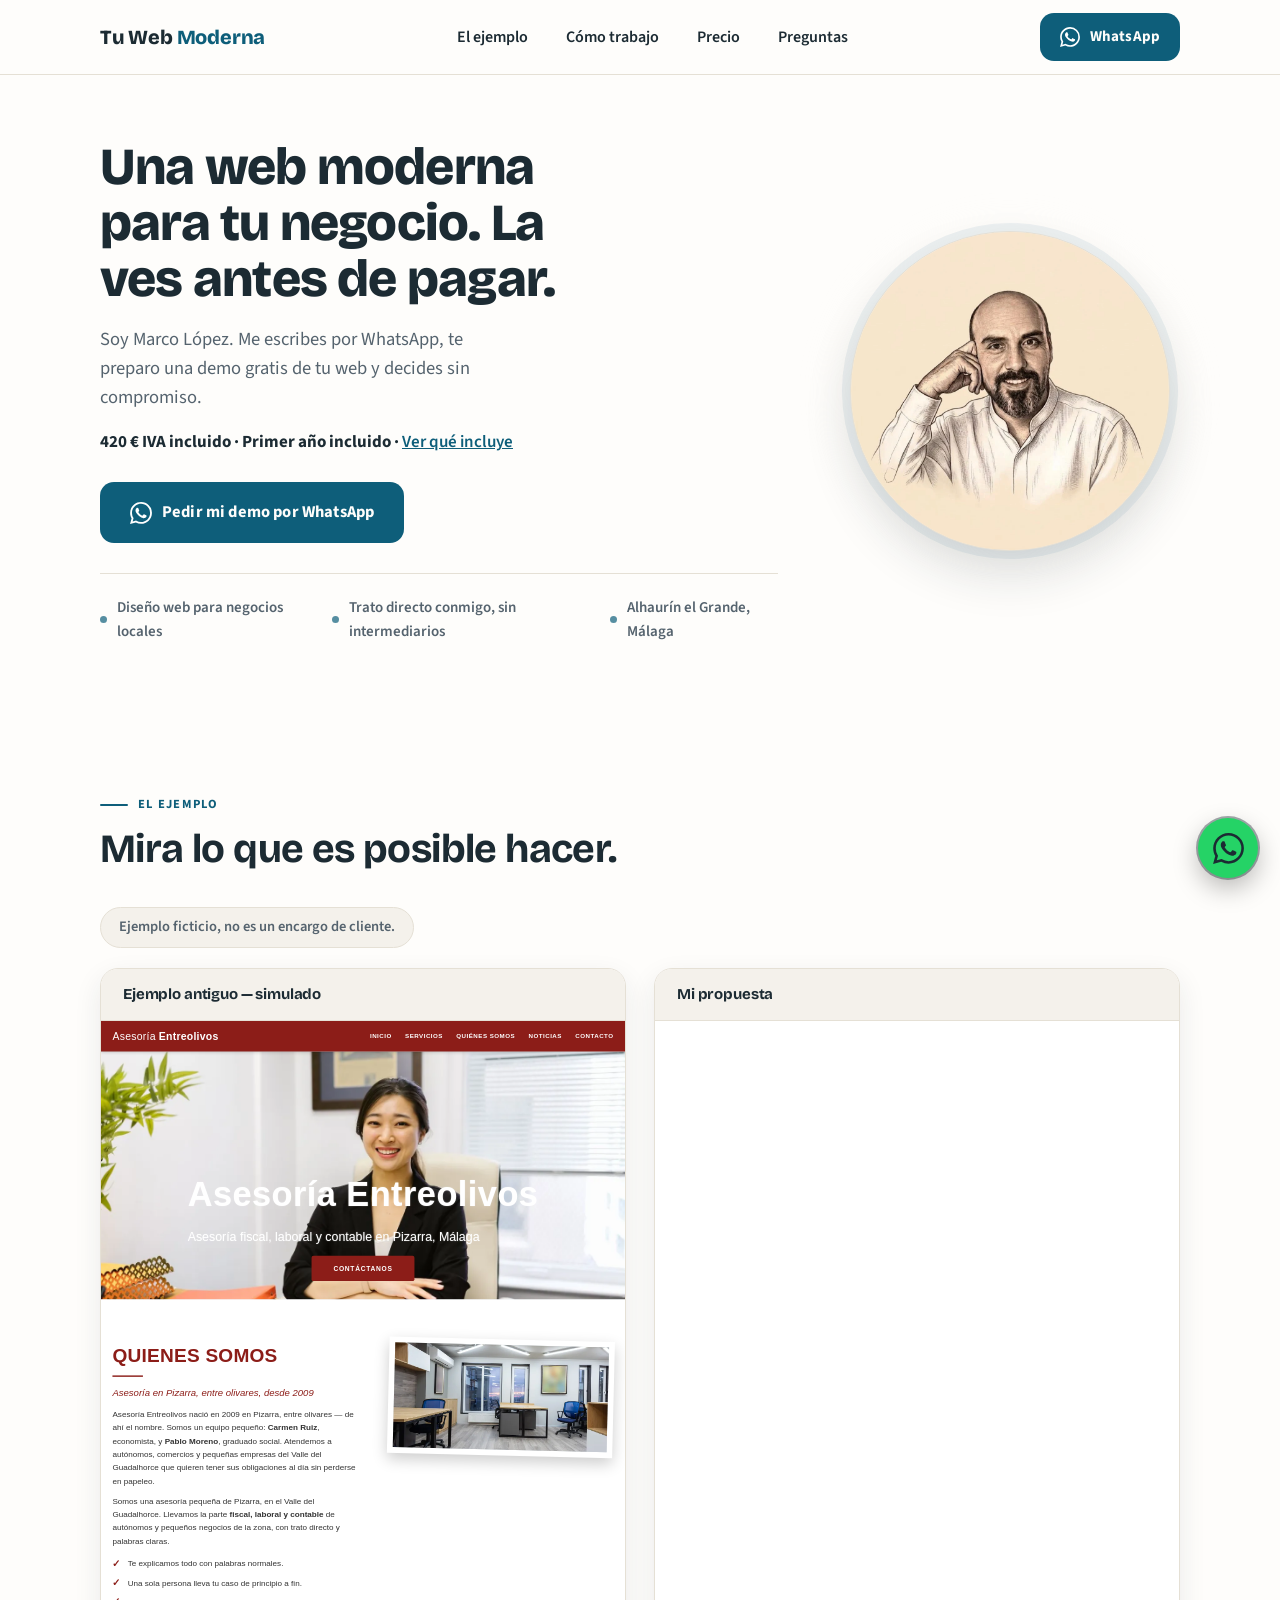
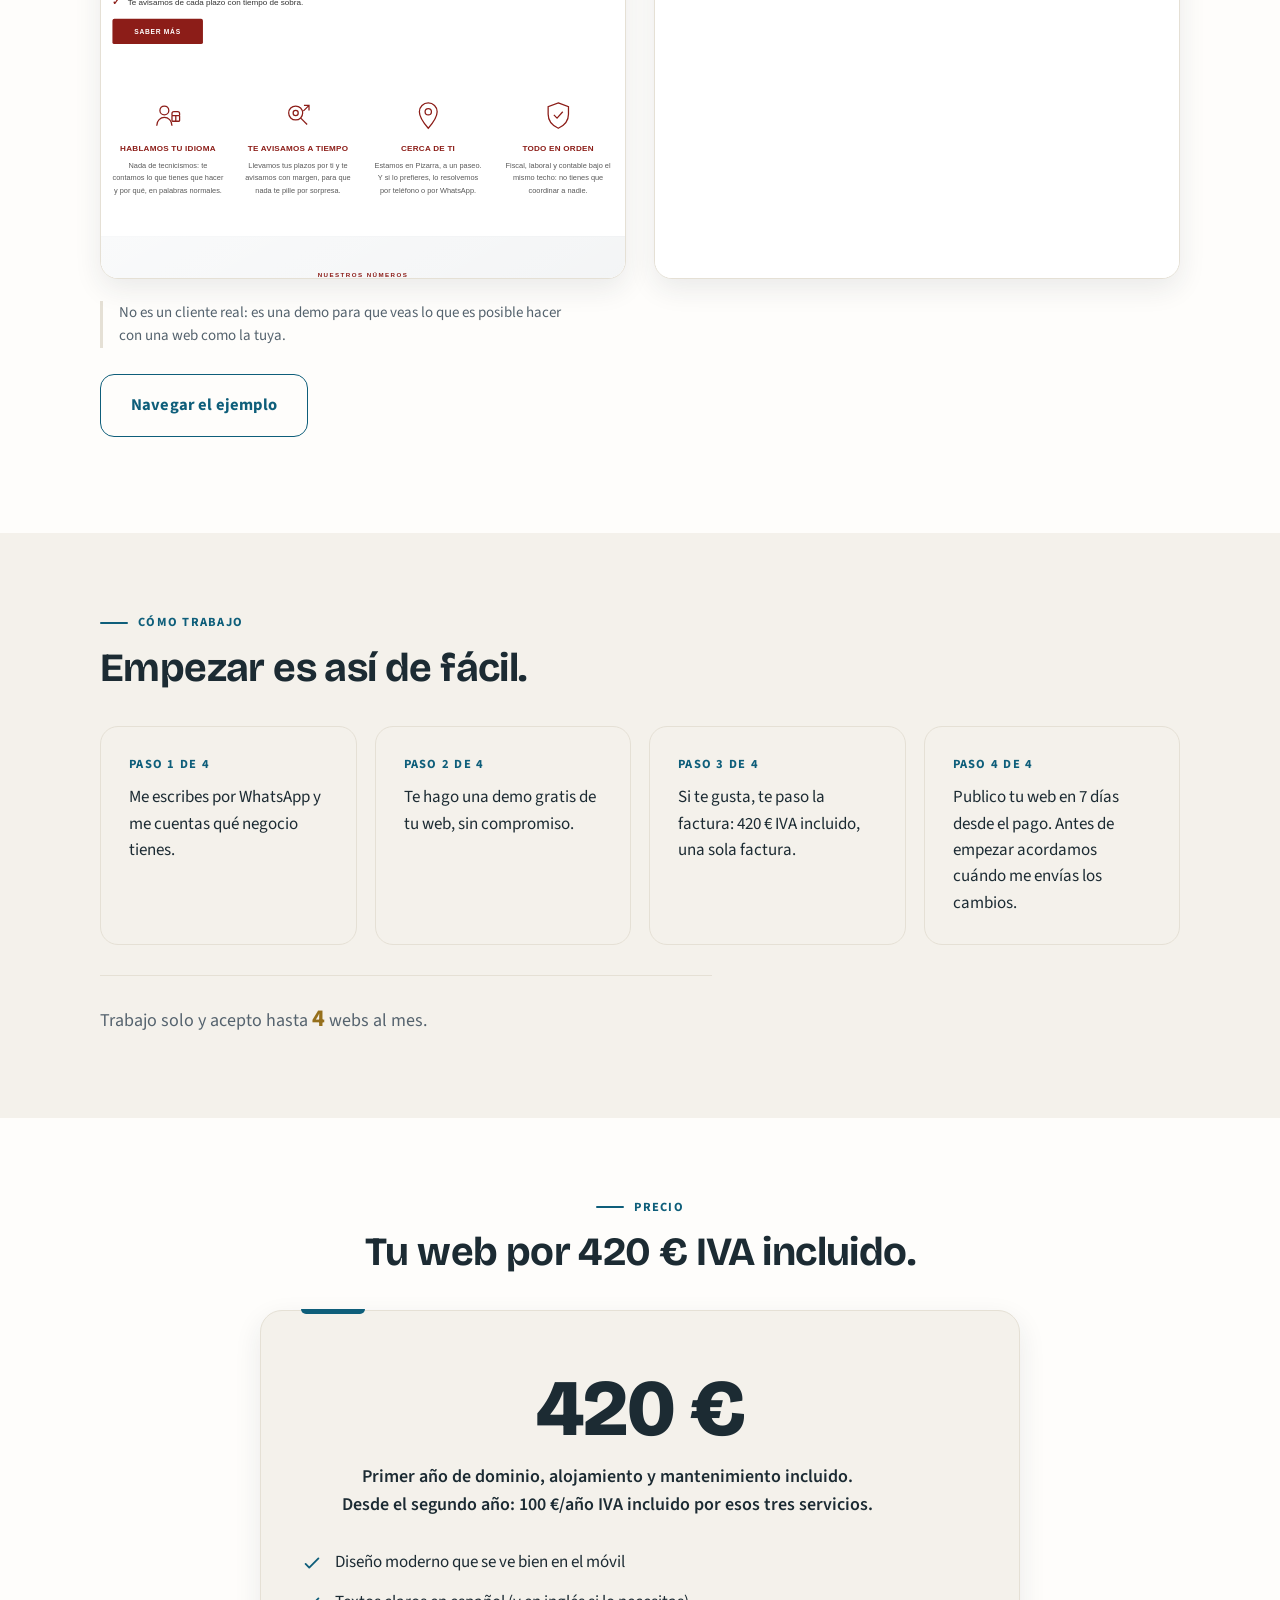
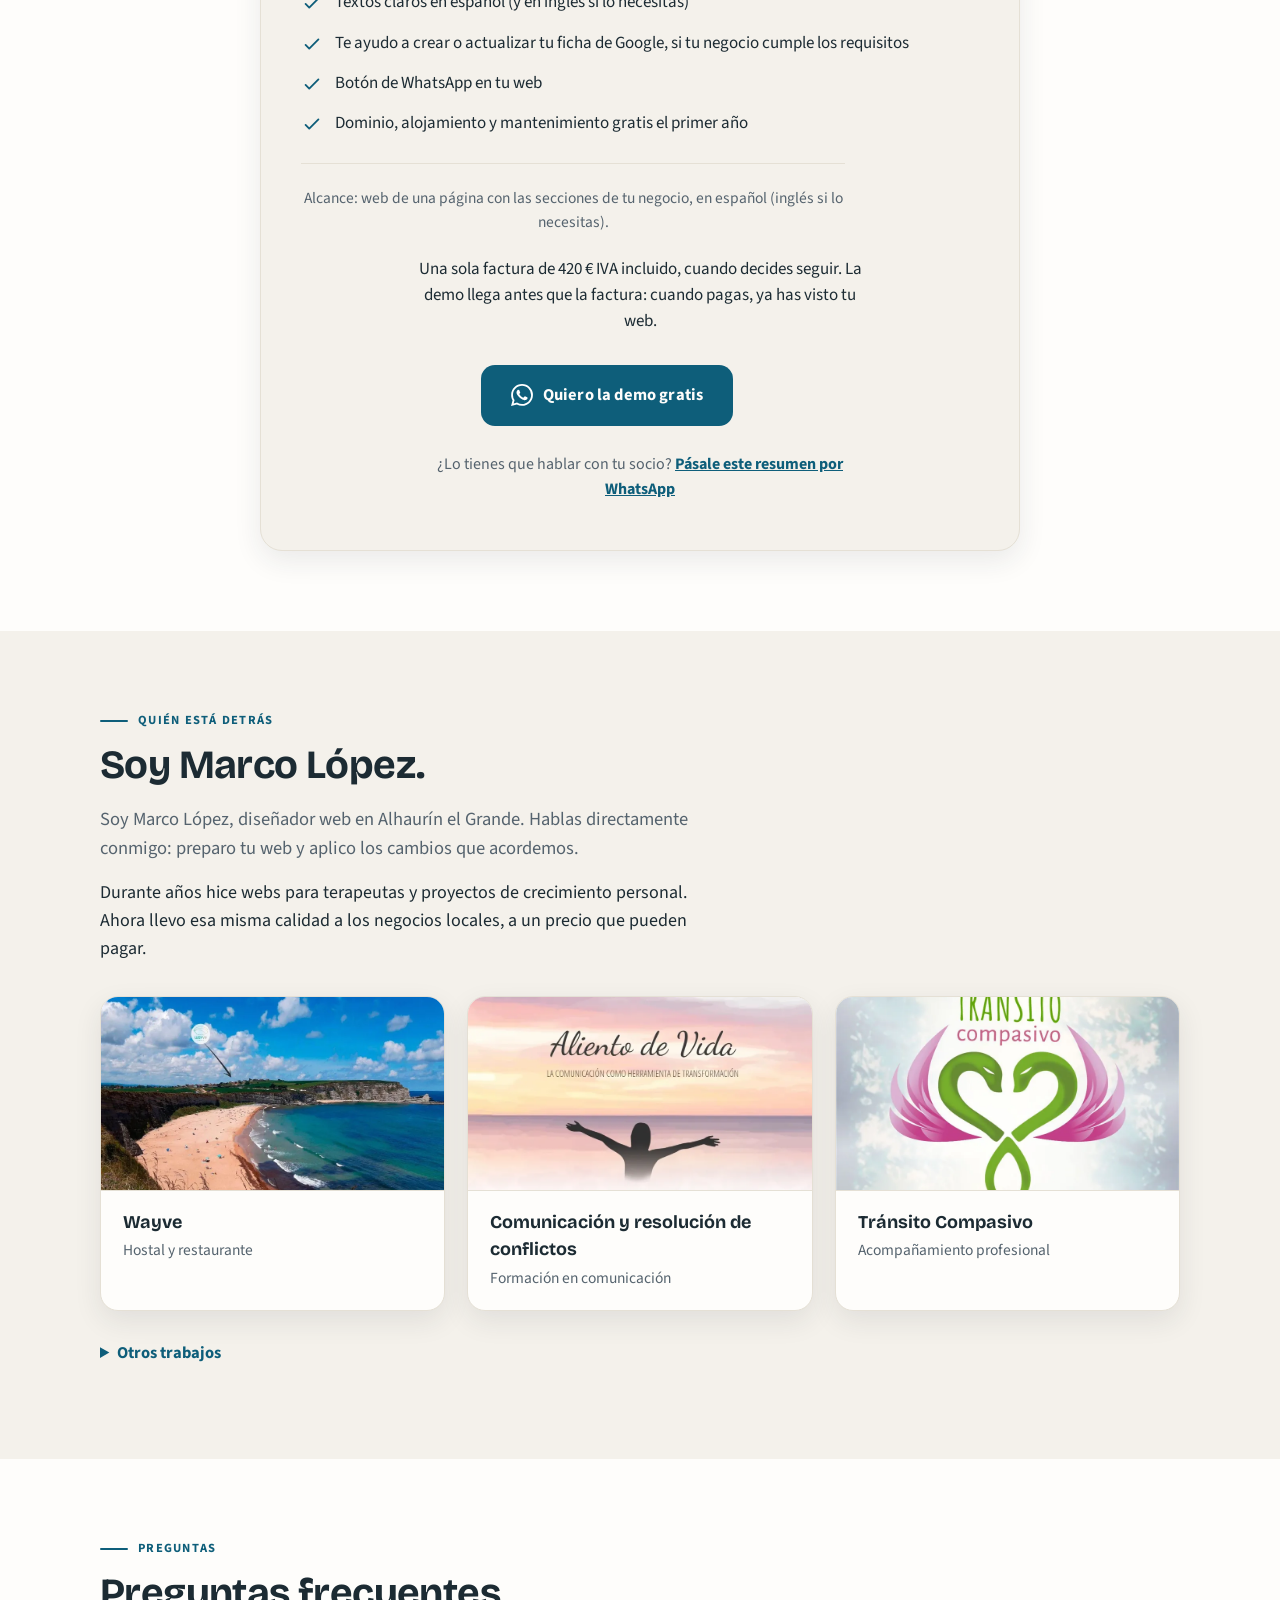
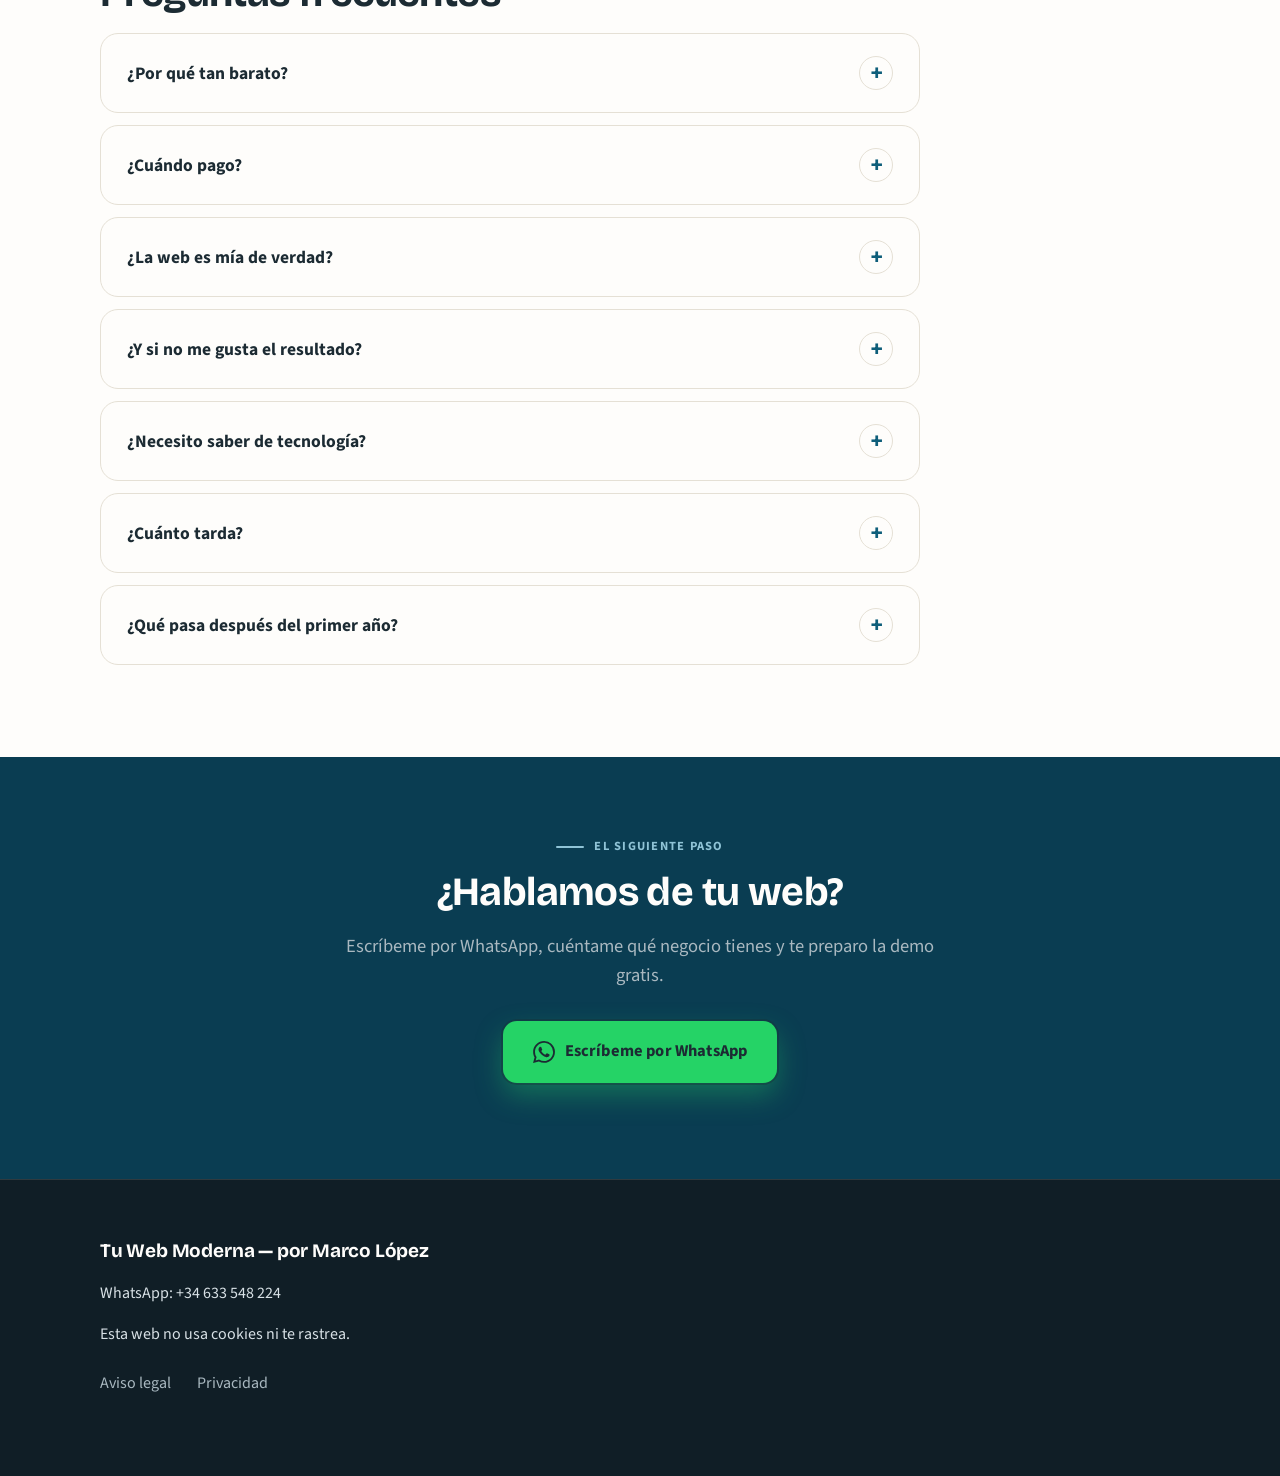
==== commit ba575dcc: "Comparador: cache-buster ?v=rojo en el iframe de negocio1 (fuerza la versión roja)" ====
--- a/index.html
+++ b/index.html
@@ -113,13 +113,13 @@
         <div class="ejemplo__marco shot shot--despues">
           <div class="ejemplo__etiqueta">Mi propuesta</div>
           <div class="shot">
-            <iframe src="https://negocio1.demo.eiomsirius.com" title="Versión moderna de la web de ejemplo (Asesoría Entreolivos)" loading="lazy" tabindex="0"></iframe>
+            <iframe src="https://negocio1.demo.eiomsirius.com?v=rojo" title="Versión moderna de la web de ejemplo (Asesoría Entreolivos)" loading="lazy" tabindex="0"></iframe>
           </div>
         </div>
       </div>
       <p class="ejemplo__nota">No es un cliente real: es una demo para que veas lo que es posible hacer con una web como la tuya.</p>
       <p class="ejemplo__cta">
-        <a class="btn btn--linea" href="https://negocio1.demo.eiomsirius.com" target="_blank" rel="noopener">Navegar el ejemplo</a>
+        <a class="btn btn--linea" href="https://negocio1.demo.eiomsirius.com?v=rojo" target="_blank" rel="noopener">Navegar el ejemplo</a>
       </p>
     </div>
   </section>
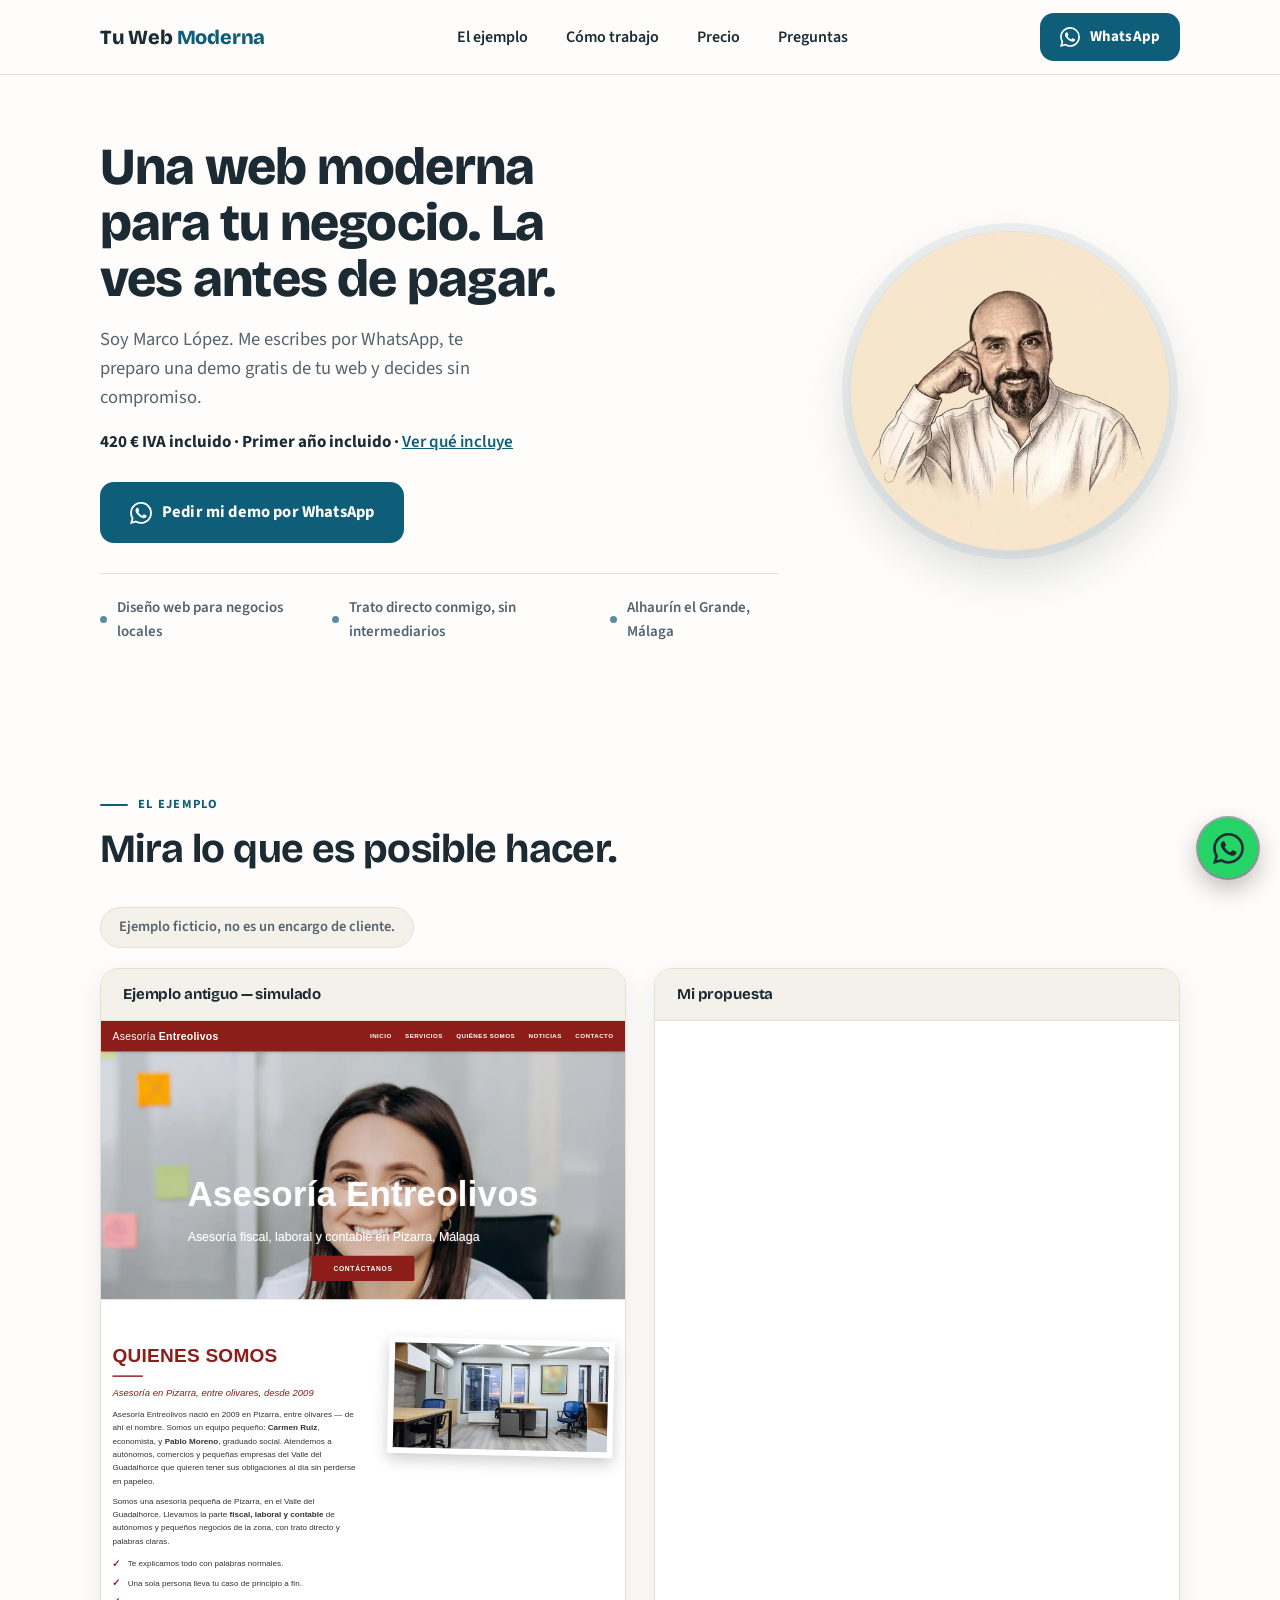
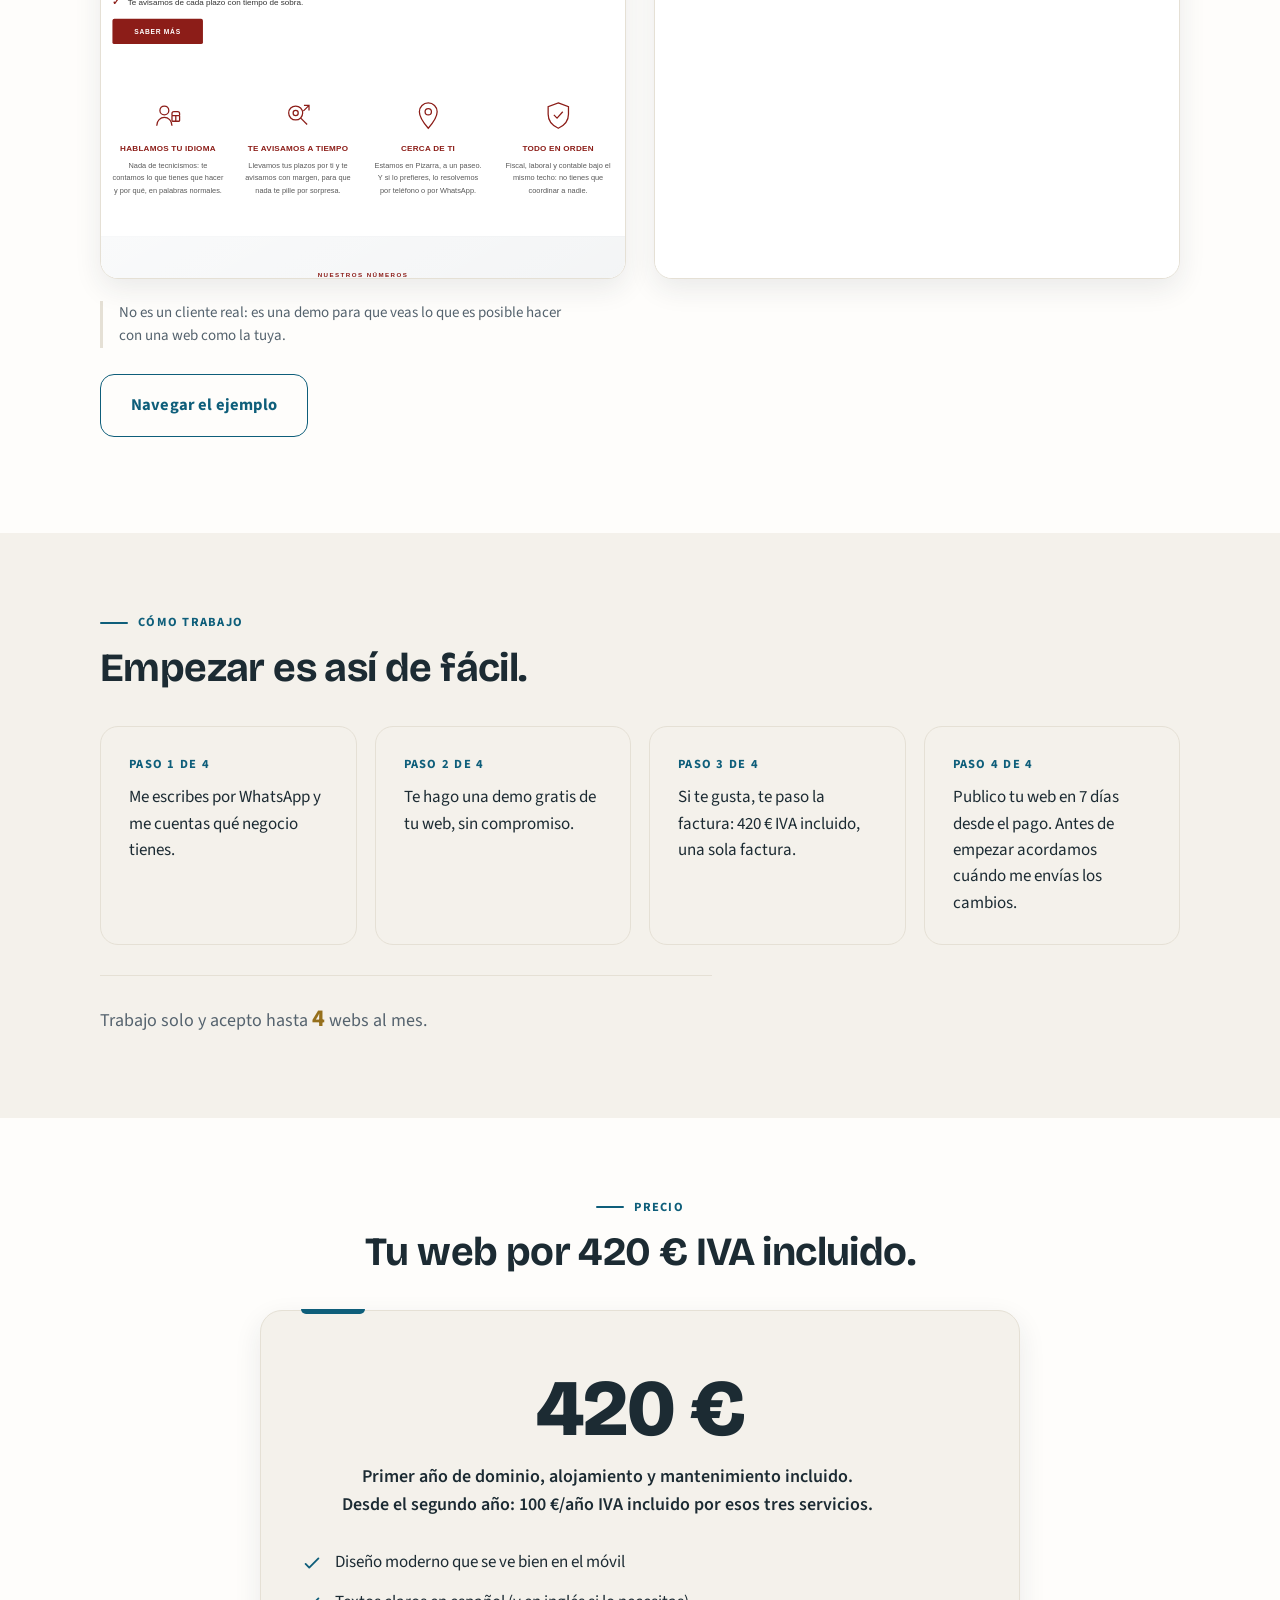
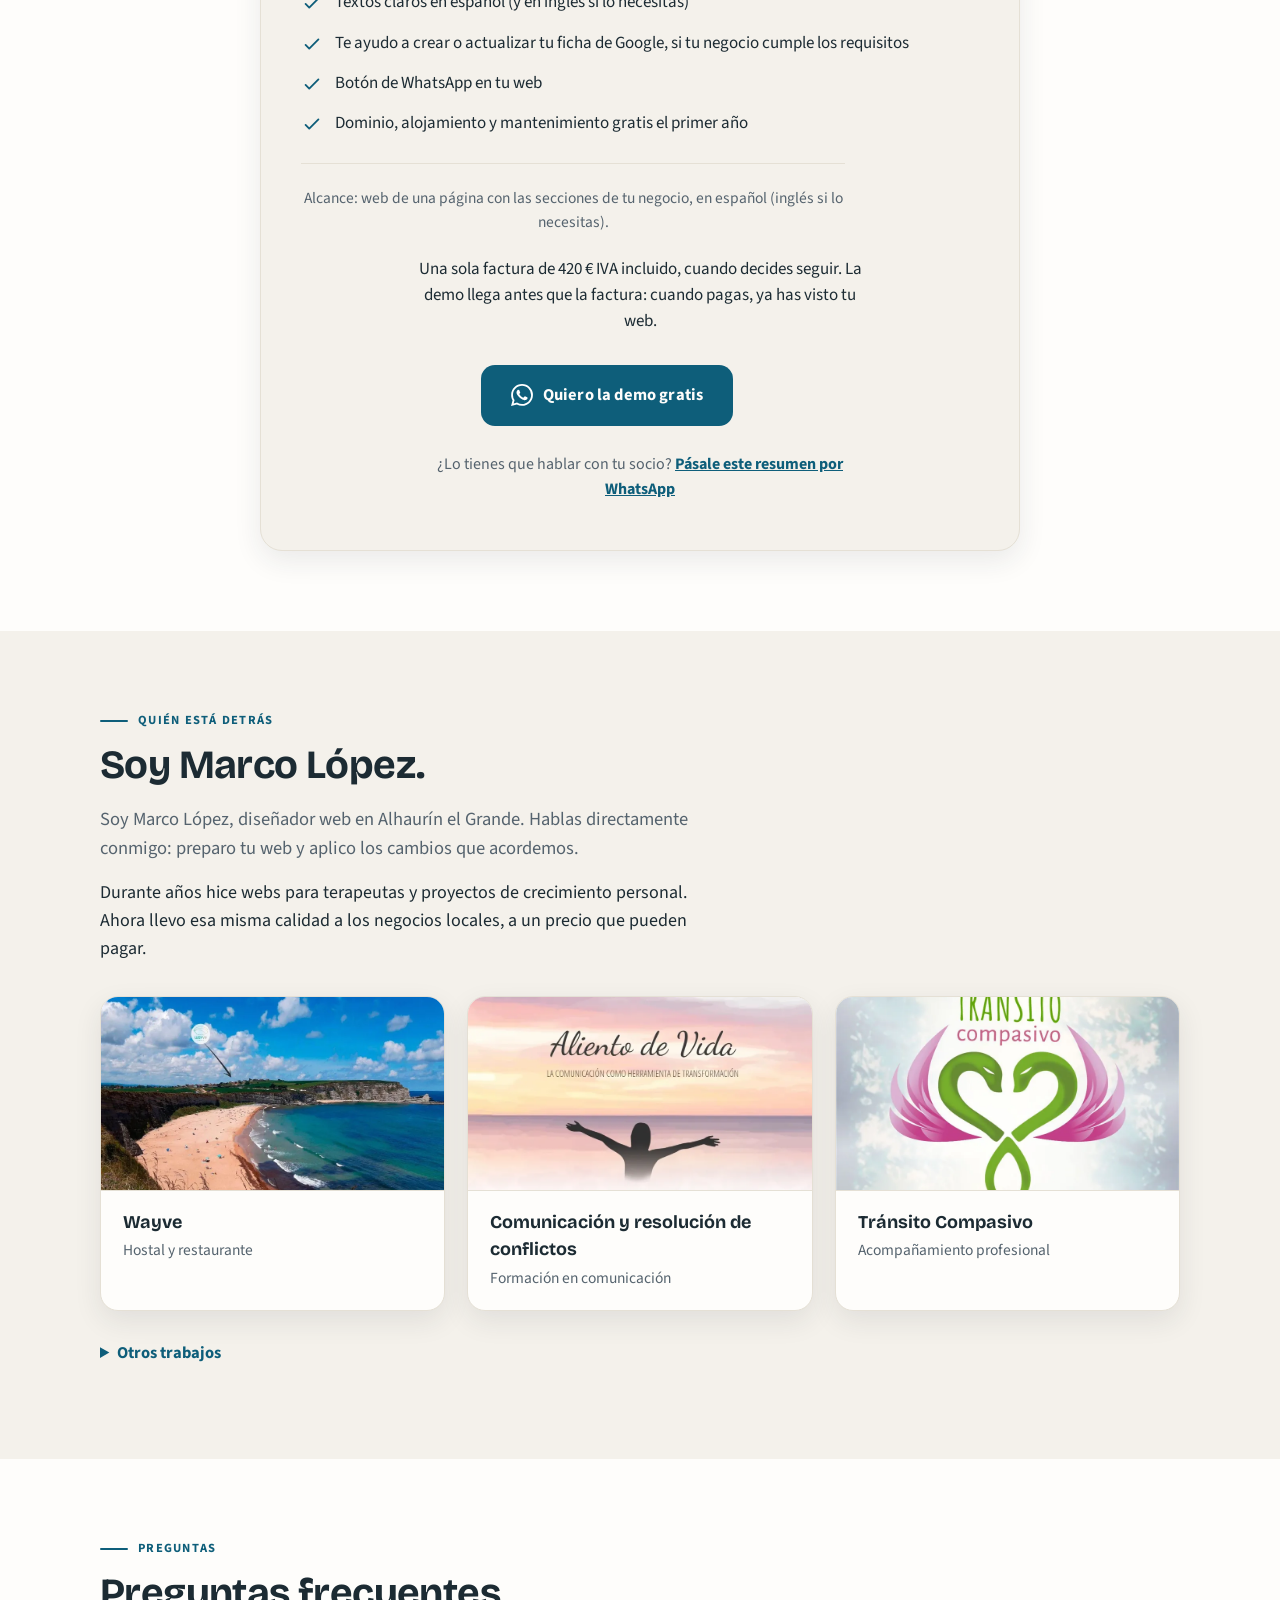
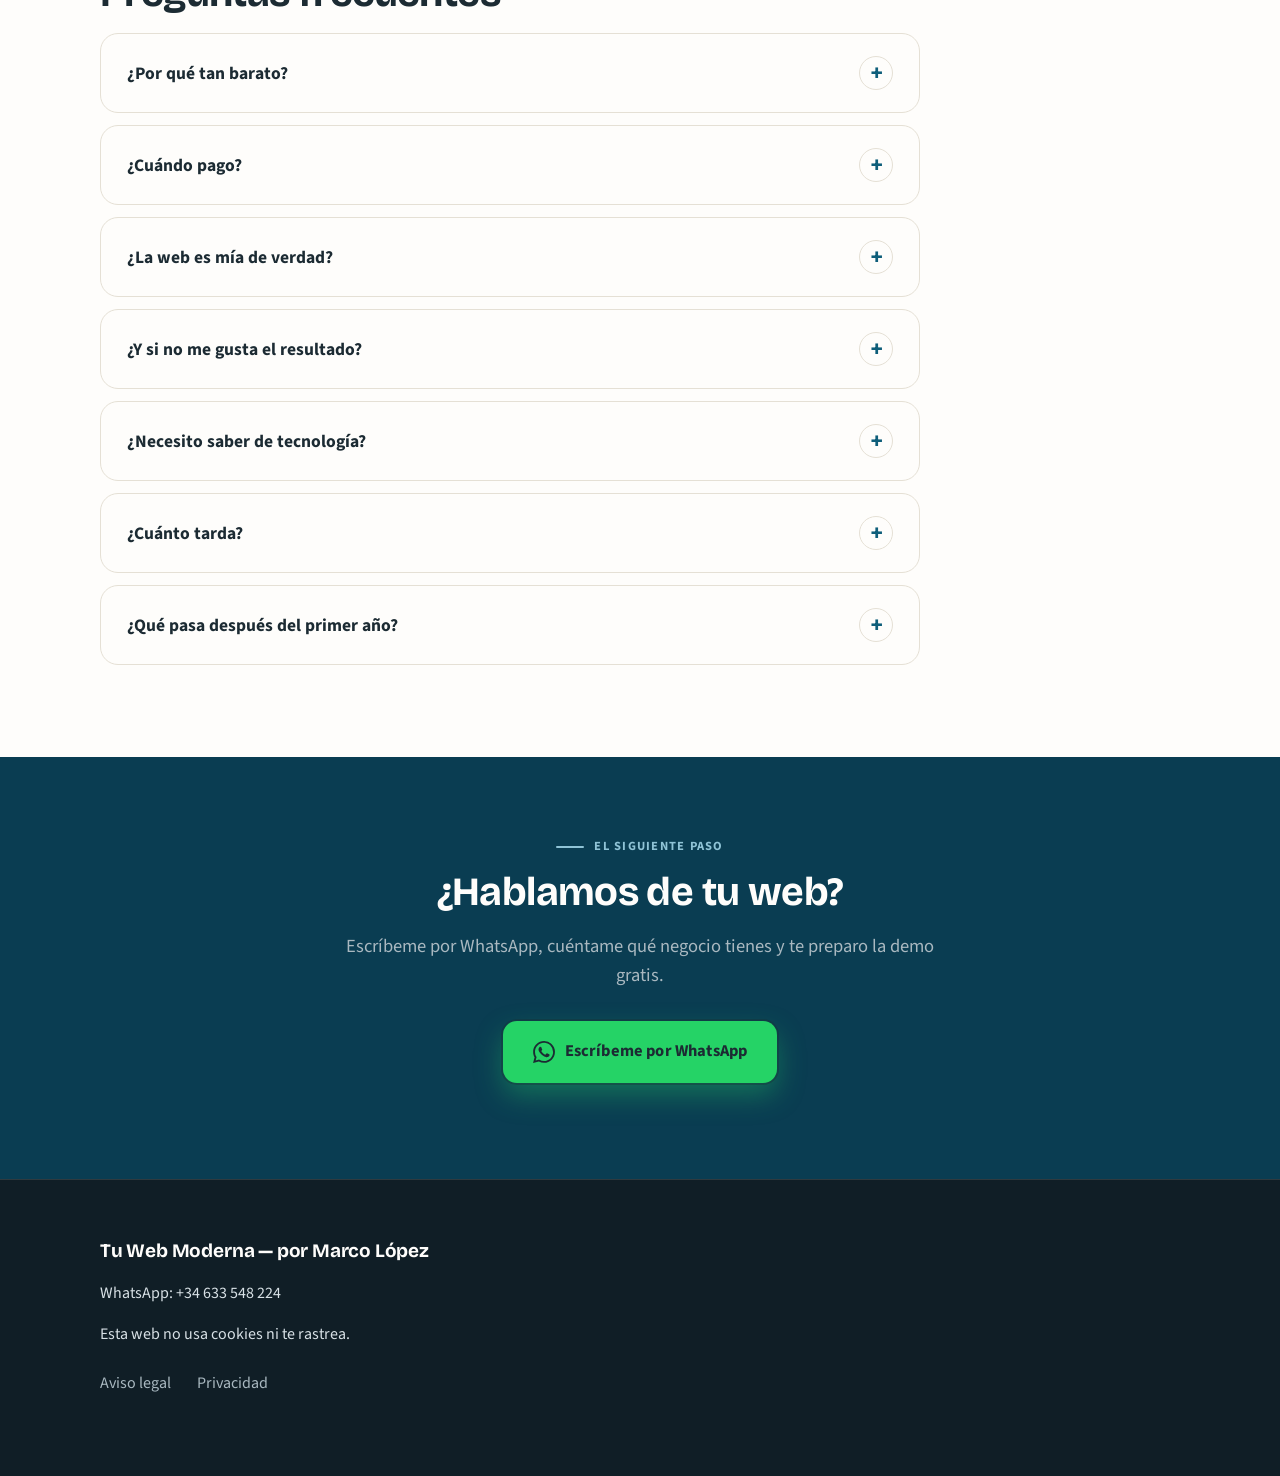
==== commit 827ba189: "Revert "Comparador: en móvil el iframe es fluido (muestra la versión móvil de cada web)" This revert" ====
(no text change in the page or its own stylesheets)
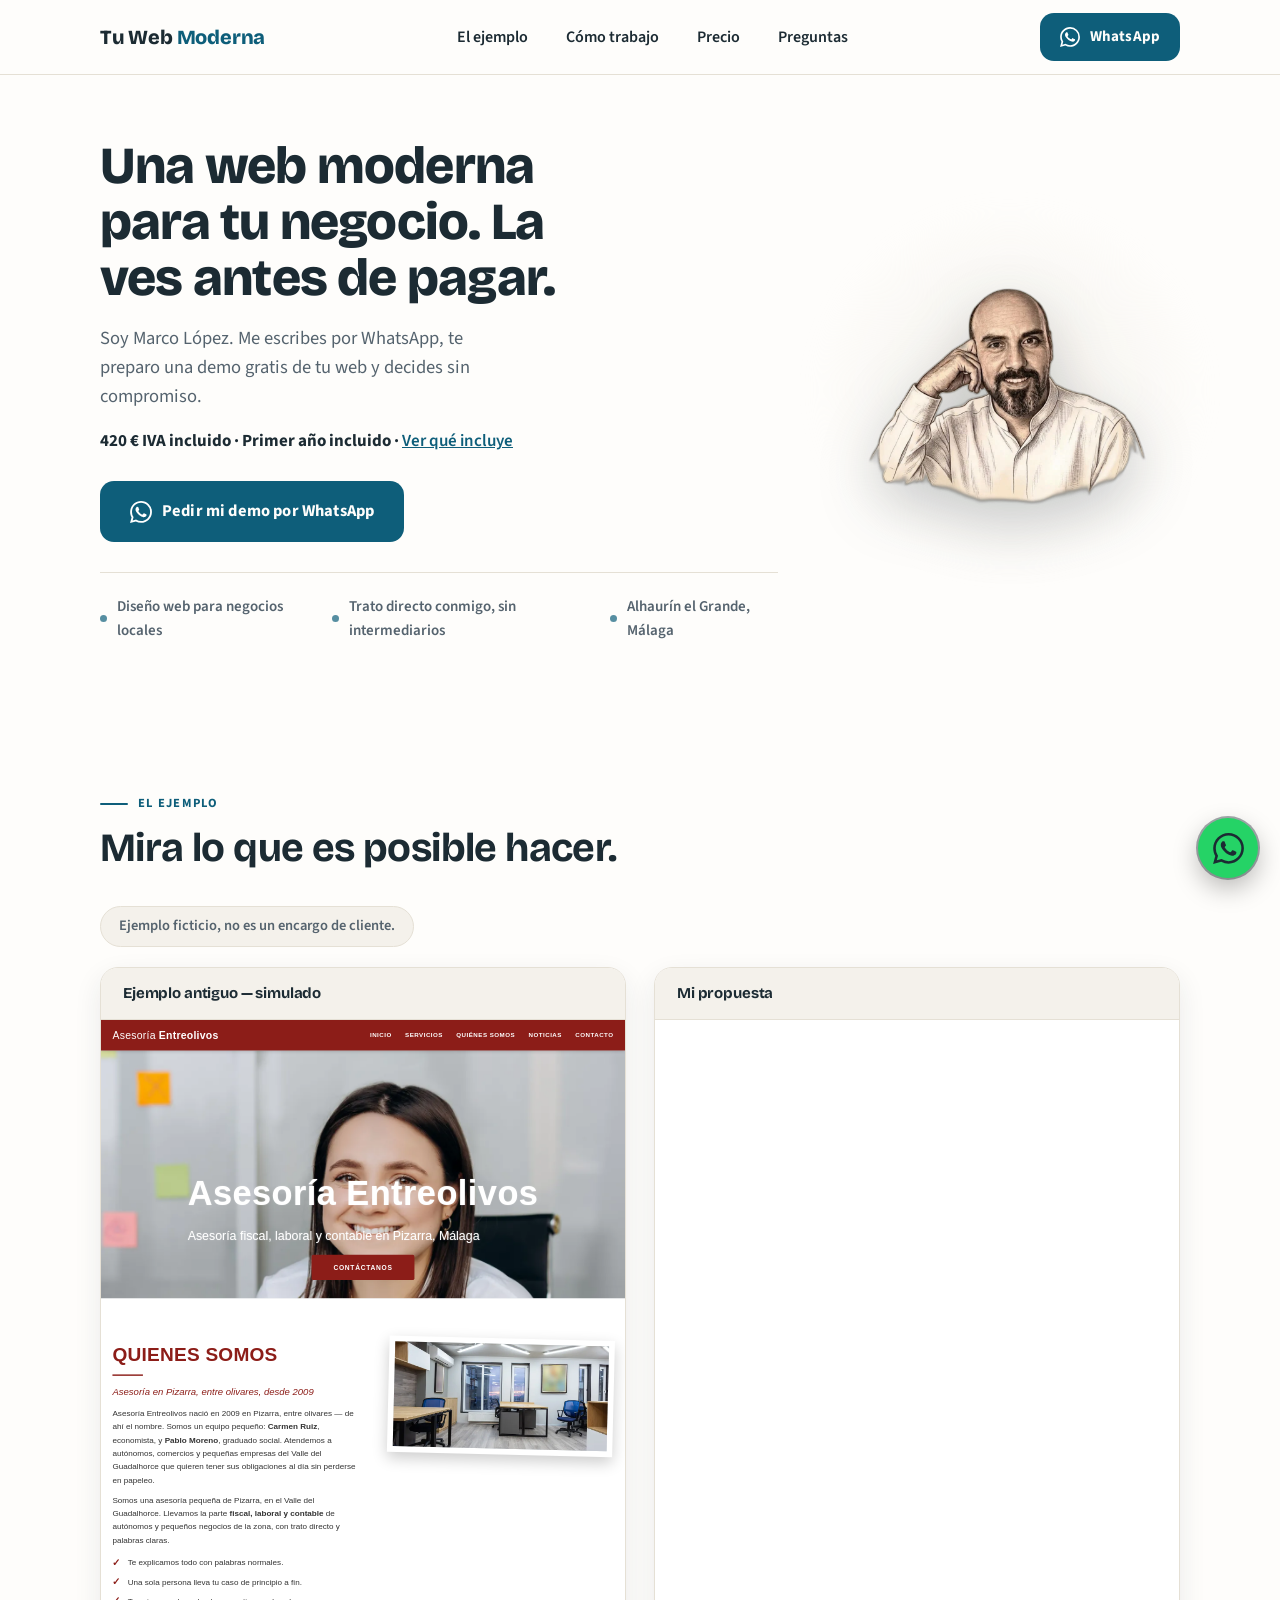
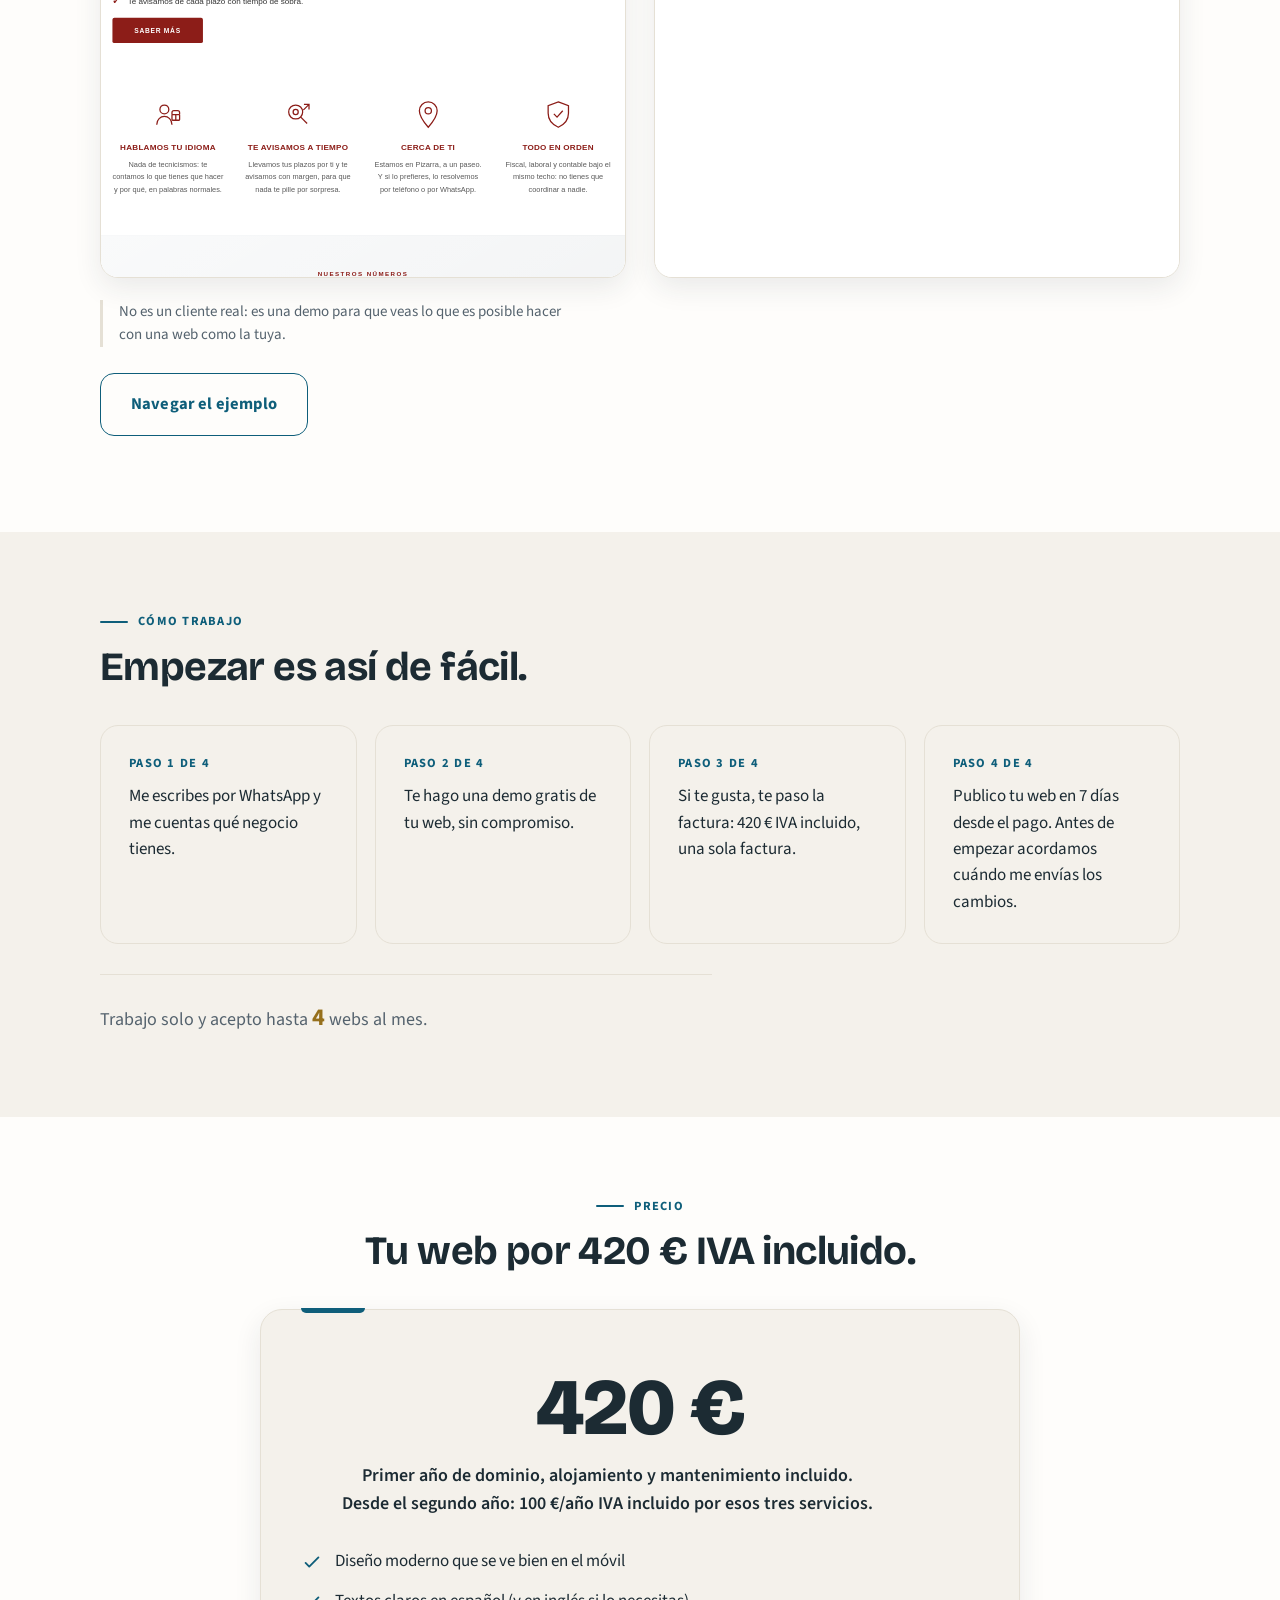
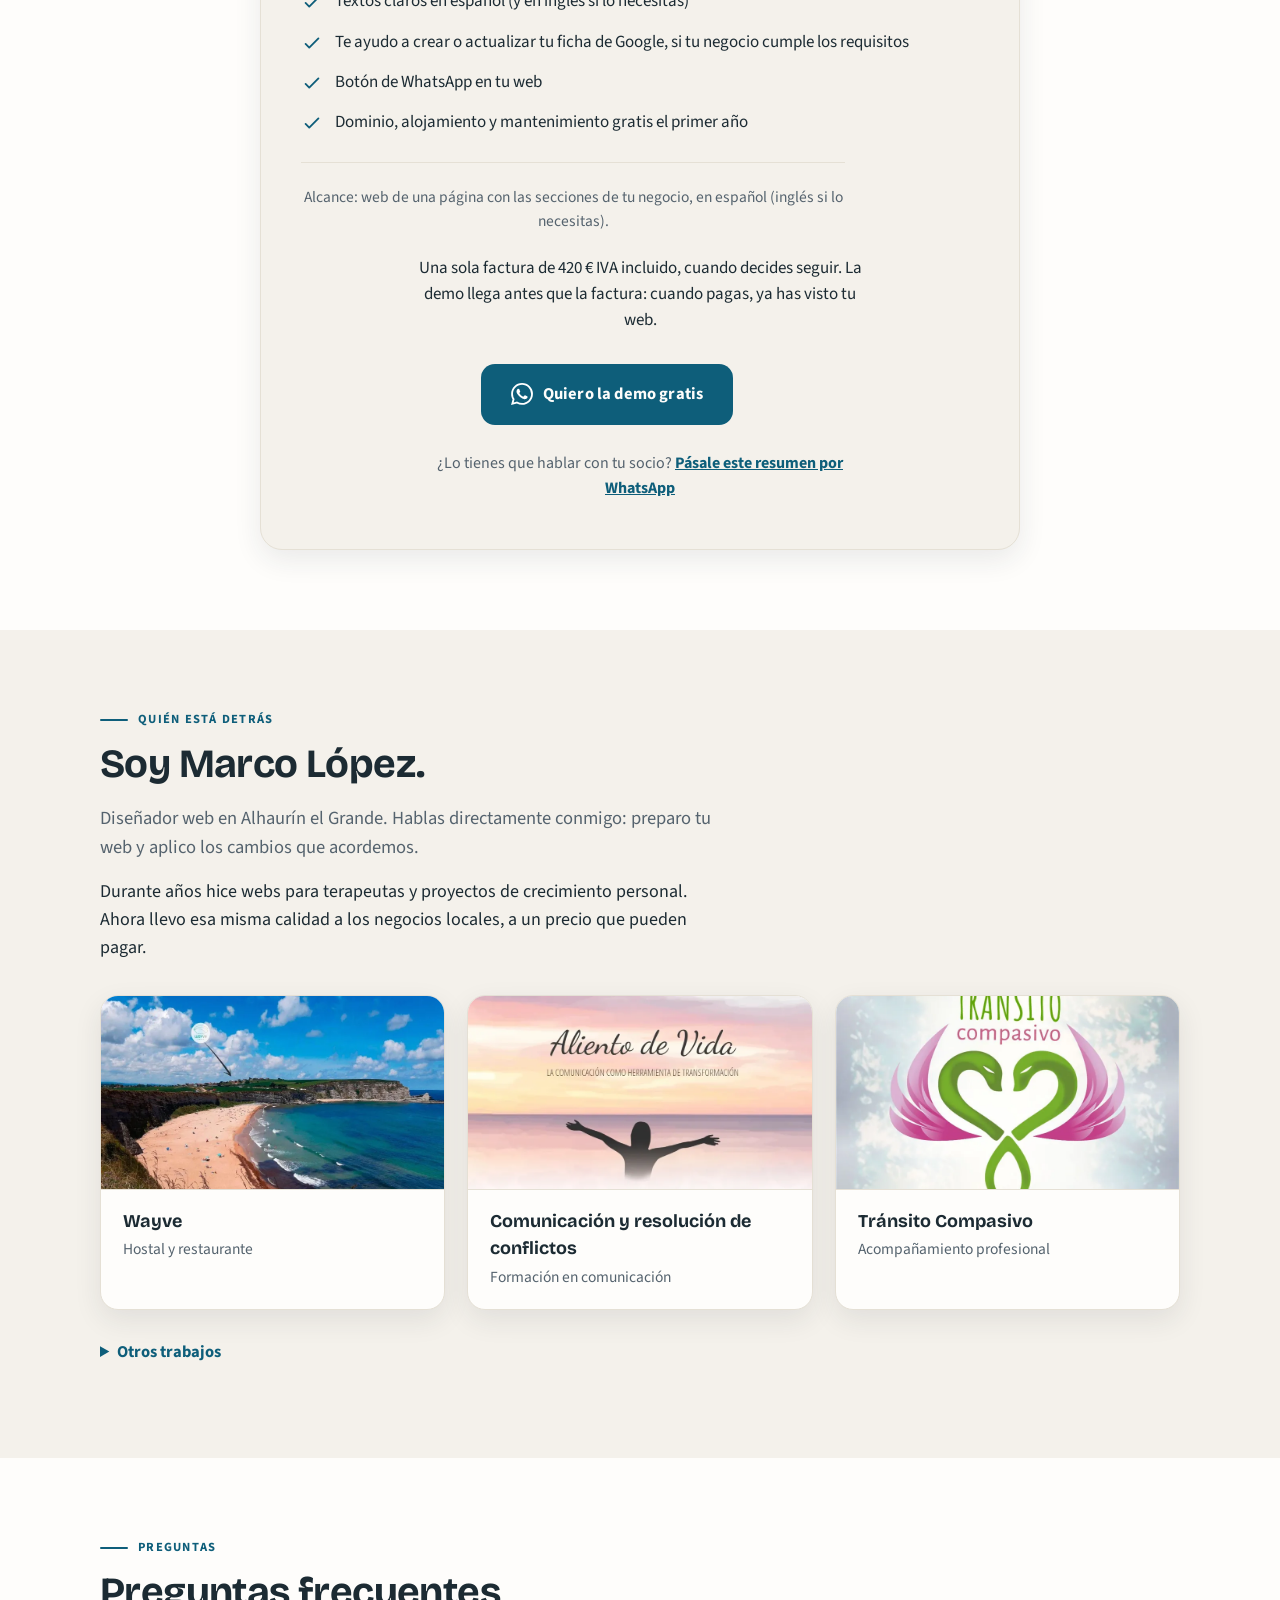
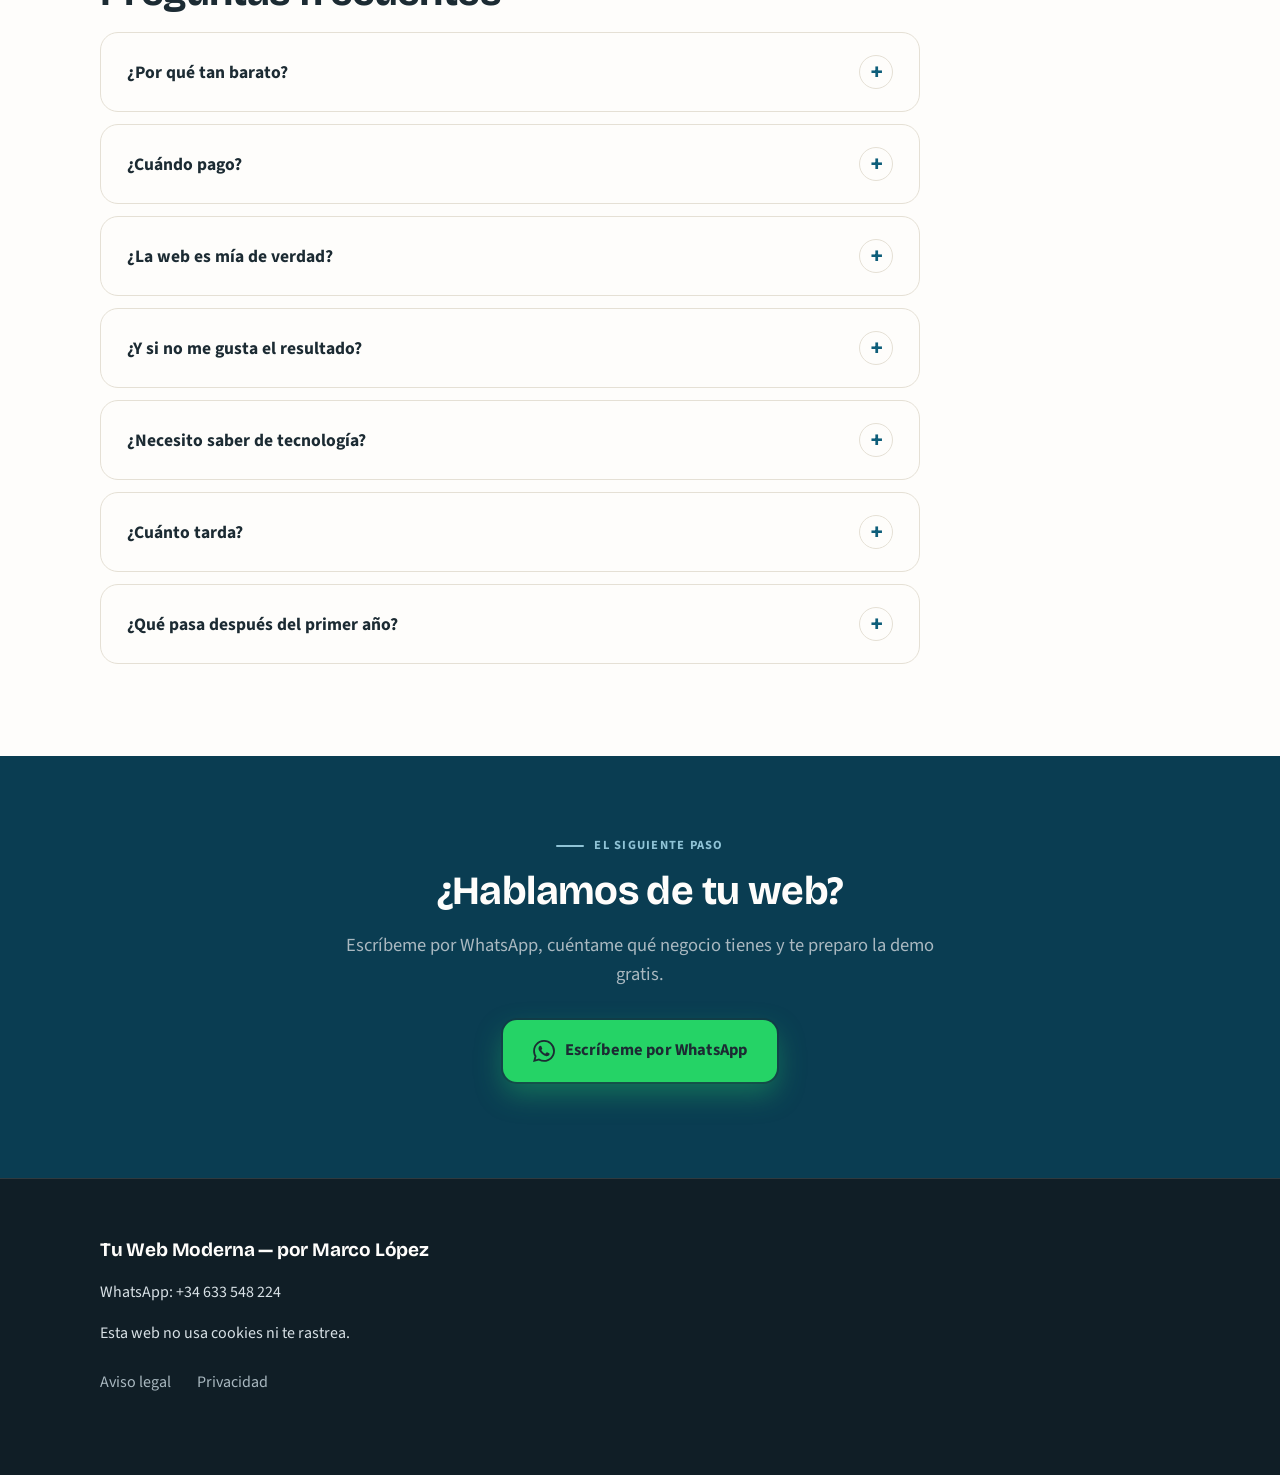
==== commit 3c641950: "Foto sin fondo, cabecera inteligente y retoques de copy/espaciado - Retrato recortado (rembg/u2net) " ====
--- a/index.html
+++ b/index.html
@@ -189,7 +189,7 @@
       <div>
         <span class="eyebrow">Quién está detrás</span>
         <h2 id="t-quien">Soy Marco López.</h2>
-        <p class="lead">Soy Marco López, diseñador web en Alhaurín el Grande. Hablas directamente conmigo: preparo tu web y aplico los cambios que acordemos.</p>
+        <p class="lead">Diseñador web en Alhaurín el Grande. Hablas directamente conmigo: preparo tu web y aplico los cambios que acordemos.</p>
         <p>Durante años hice webs para terapeutas y proyectos de crecimiento personal. Ahora llevo esa misma calidad a los negocios locales, a un precio que pueden pagar.</p>
       </div>
       <div class="trabajos">
@@ -327,6 +327,25 @@
       menuBtn.focus();
     }
   });
+
+  /* Cabecera inteligente: se oculta al bajar, reaparece al subir */
+  var cabecera = document.querySelector(".cabecera");
+  var ultimaY = window.scrollY || 0;
+  var procesando = false;
+  function actualizarCabecera() {
+    procesando = false;
+    var y = Math.max(0, window.scrollY || 0);
+    var menuAbierto = navMovil.classList.contains("abierto");
+    if (!menuAbierto && y > 160 && y > ultimaY + 4) {
+      cabecera.classList.add("cabecera--oculta");
+    } else if (y <= 160 || y < ultimaY - 4) {
+      cabecera.classList.remove("cabecera--oculta");
+    }
+    ultimaY = y;
+  }
+  window.addEventListener("scroll", function () {
+    if (!procesando) { procesando = true; window.requestAnimationFrame(actualizarCabecera); }
+  }, { passive: true });
 
   /* Conmutador Antes / Después: "Después" por defecto */
   var comparador = document.getElementById("comparador");
--- a/assets/css/style.css
+++ b/assets/css/style.css
@@ -68,6 +68,7 @@
 
 body {
   margin: 0;
+  padding-top: 74px; /* Compensa la cabecera fija */
   font-family: var(--f-cuerpo);
   font-size: 18px;
   line-height: 1.55;
@@ -86,7 +87,8 @@
   font-optical-sizing: auto;
 }
 h1 { font-size: clamp(2.125rem, 1.35rem + 3.4vw, 3.25rem); font-weight: 800; }
-h2 { font-size: clamp(1.75rem, 1.35rem + 1.9vw, 2.5rem); font-weight: 700; }
+h2 { font-size: clamp(1.75rem, 1.35rem + 1.9vw, 2.5rem); font-weight: 700; margin: 0 0 18px; }
+.eyebrow + h2 { margin-top: 0; }
 h3 { font-size: 1.25rem; font-weight: 700; }
 p { margin: 0 0 16px; max-width: 68ch; }
 a { color: var(--petroleo); }
@@ -161,12 +163,15 @@
 
 /* ---------- Cabecera ---------- */
 .cabecera {
-  position: sticky; top: 0; z-index: 50;
+  position: fixed; top: 0; left: 0; right: 0; z-index: 50;
   background: rgba(254, 253, 251, .88);
   -webkit-backdrop-filter: blur(14px) saturate(1.2);
   backdrop-filter: blur(14px) saturate(1.2);
   border-bottom: 1px solid var(--borde);
-}
+  transition: transform .32s ease;
+}
+/* Se oculta al bajar y reaparece al subir (lo controla el JS) */
+.cabecera--oculta { transform: translateY(-100%); }
 .cabecera__inner {
   display: flex; align-items: center; justify-content: space-between;
   gap: 16px; min-height: 74px;
@@ -252,11 +257,9 @@
   border-radius: 46% 54% 52% 48% / 48% 46% 54% 52%;
 }
 .hero__foto {
-  width: 200px; height: 200px; object-fit: cover;
-  border-radius: 50%;
-  border: 1px solid var(--borde);
-  box-shadow: 0 0 0 8px rgba(14, 94, 122, .07), 0 24px 48px rgba(28, 43, 51, .14);
-  background: #f7e4ca;
+  width: 220px; height: 220px; object-fit: cover;
+  /* Sin máscara circular: el retrato recortado flota sobre el halo */
+  filter: drop-shadow(0 22px 30px rgba(28, 43, 51, .22));
   display: block;
 }
 .hero__sub { font-size: 18.5px; color: var(--pizarra); max-width: 44ch; }
